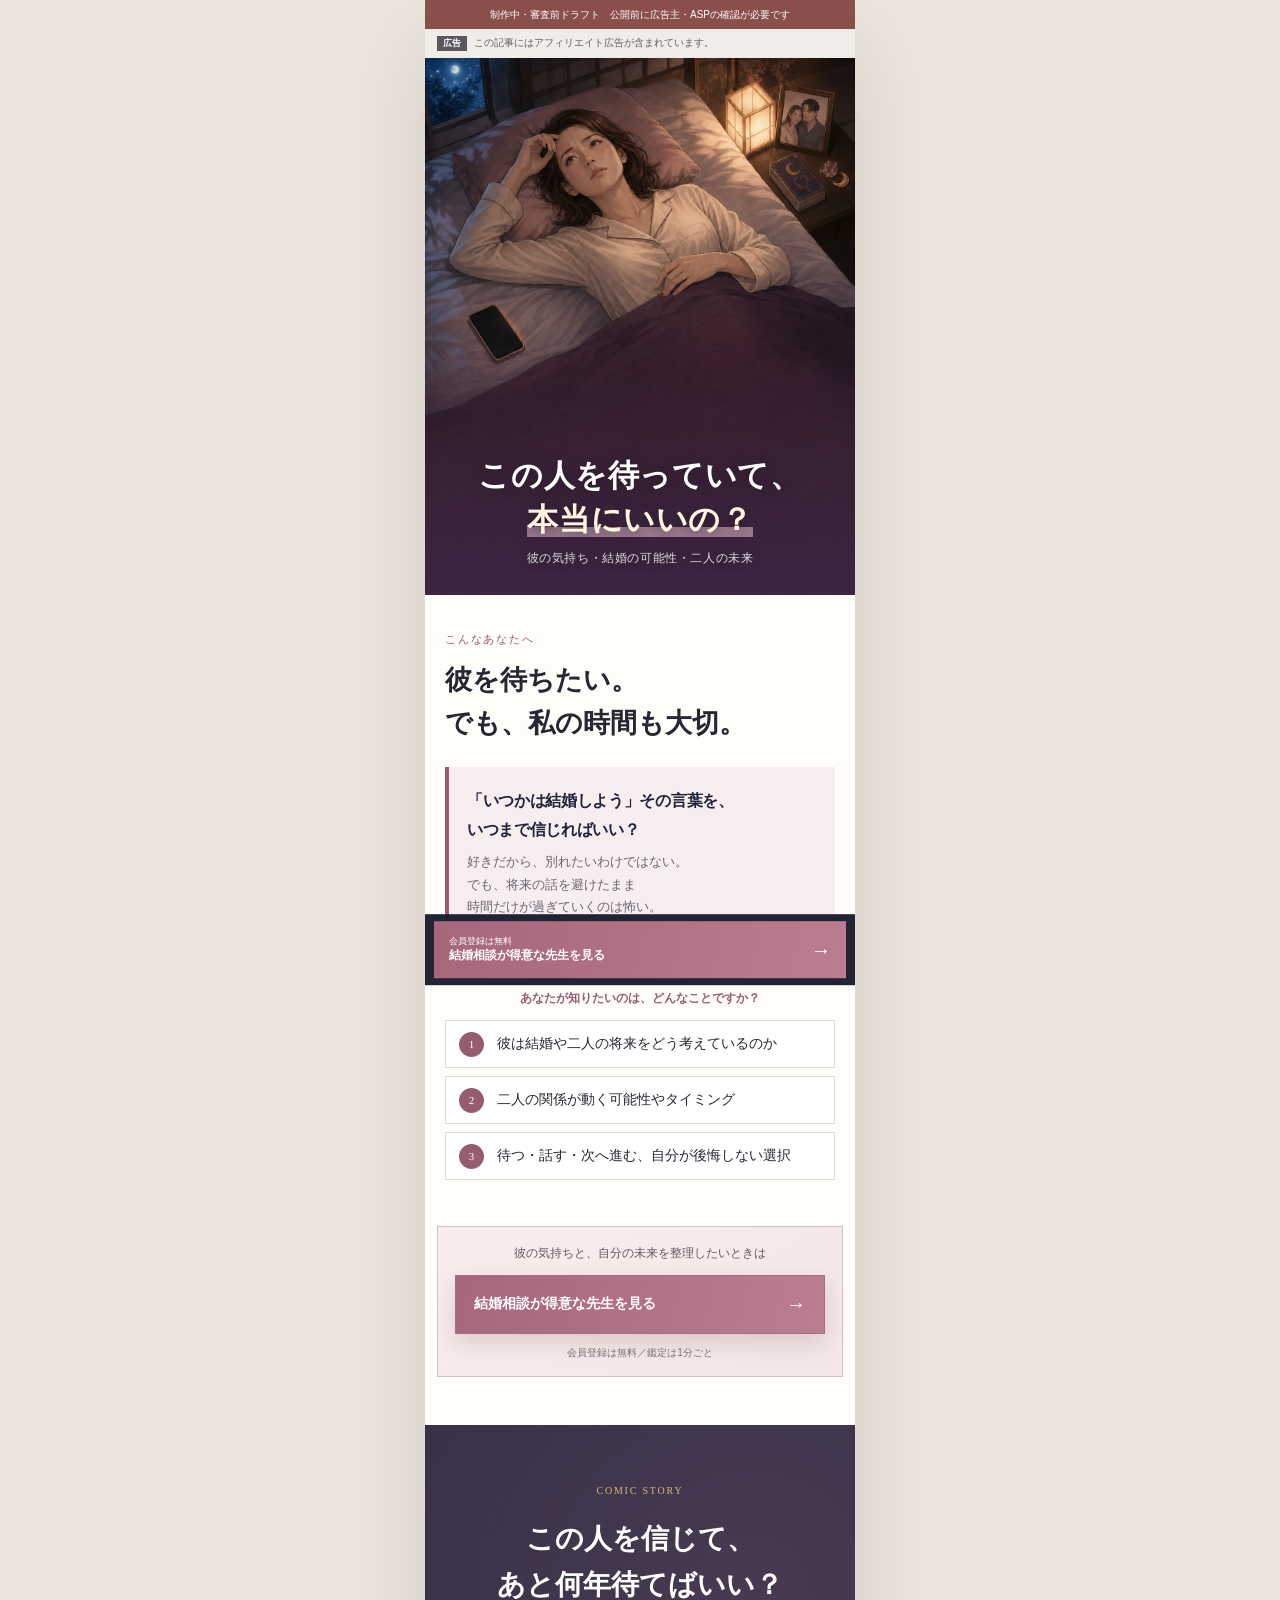
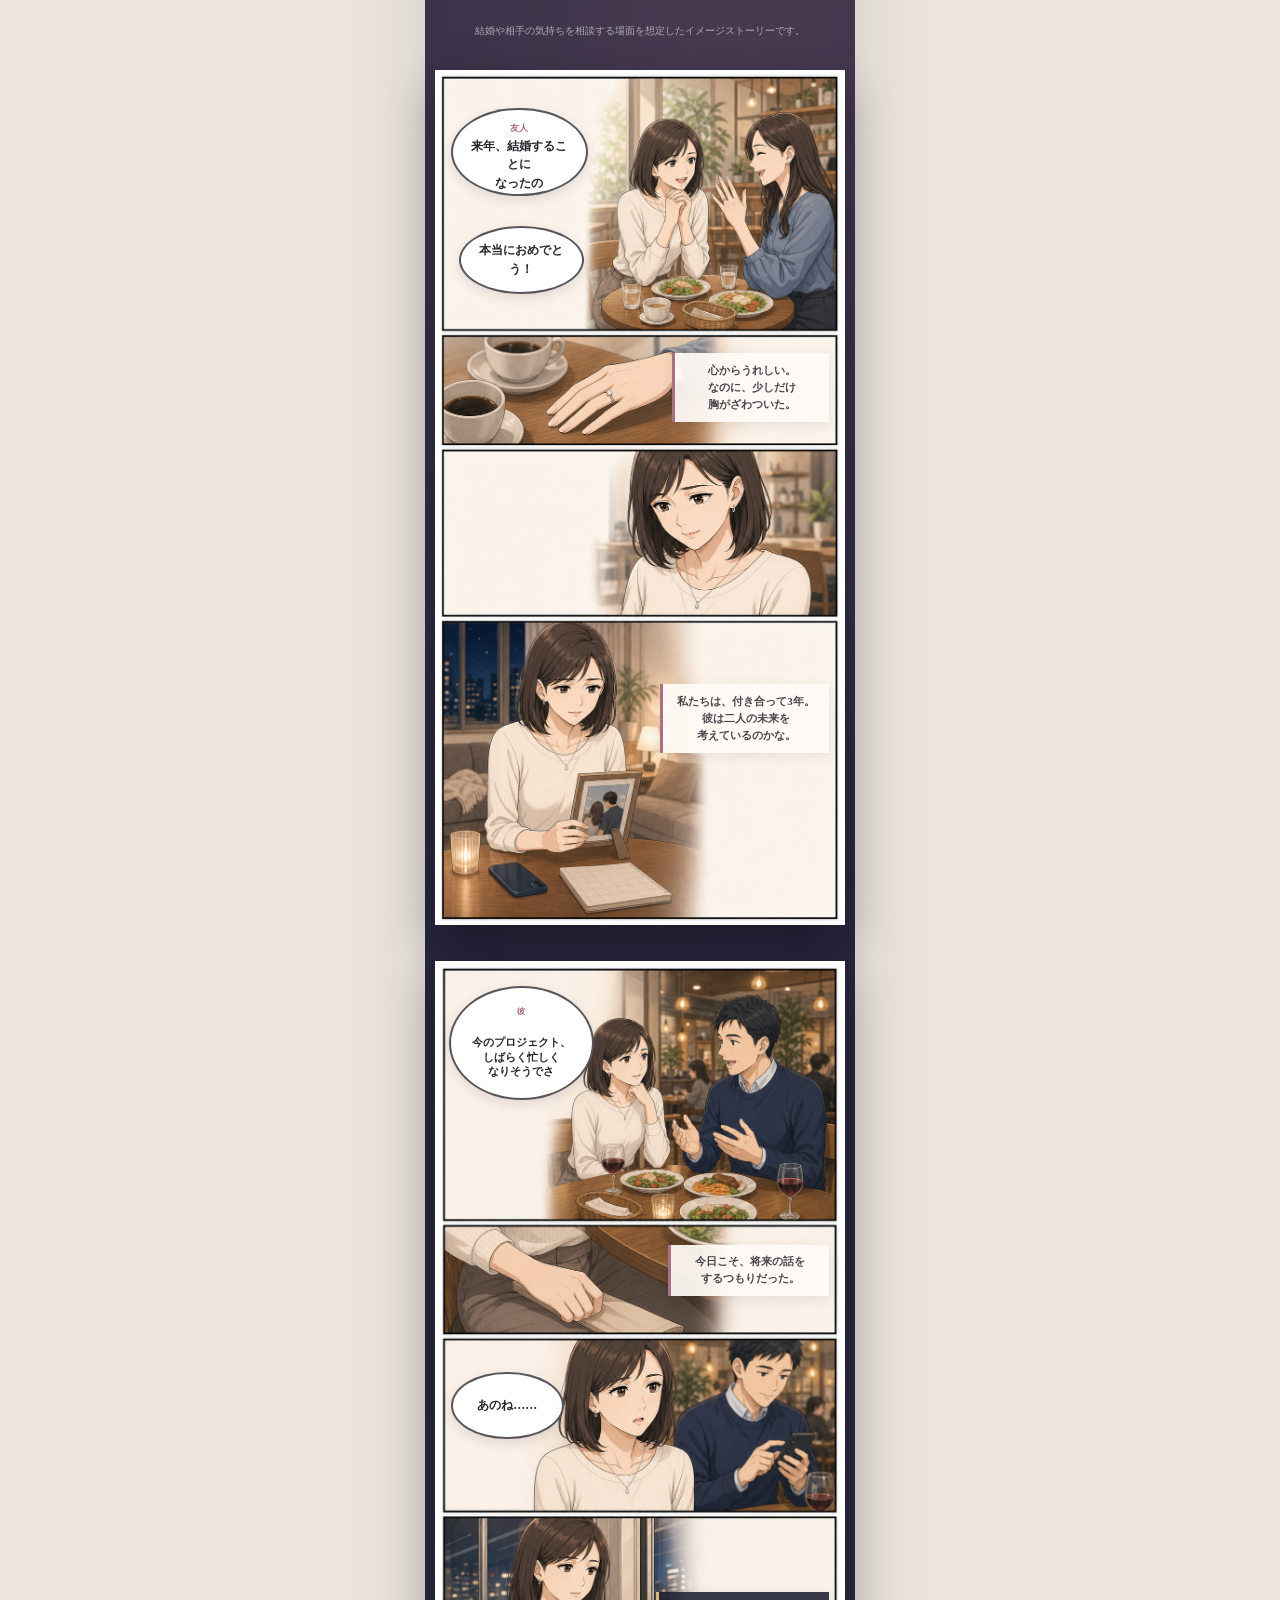
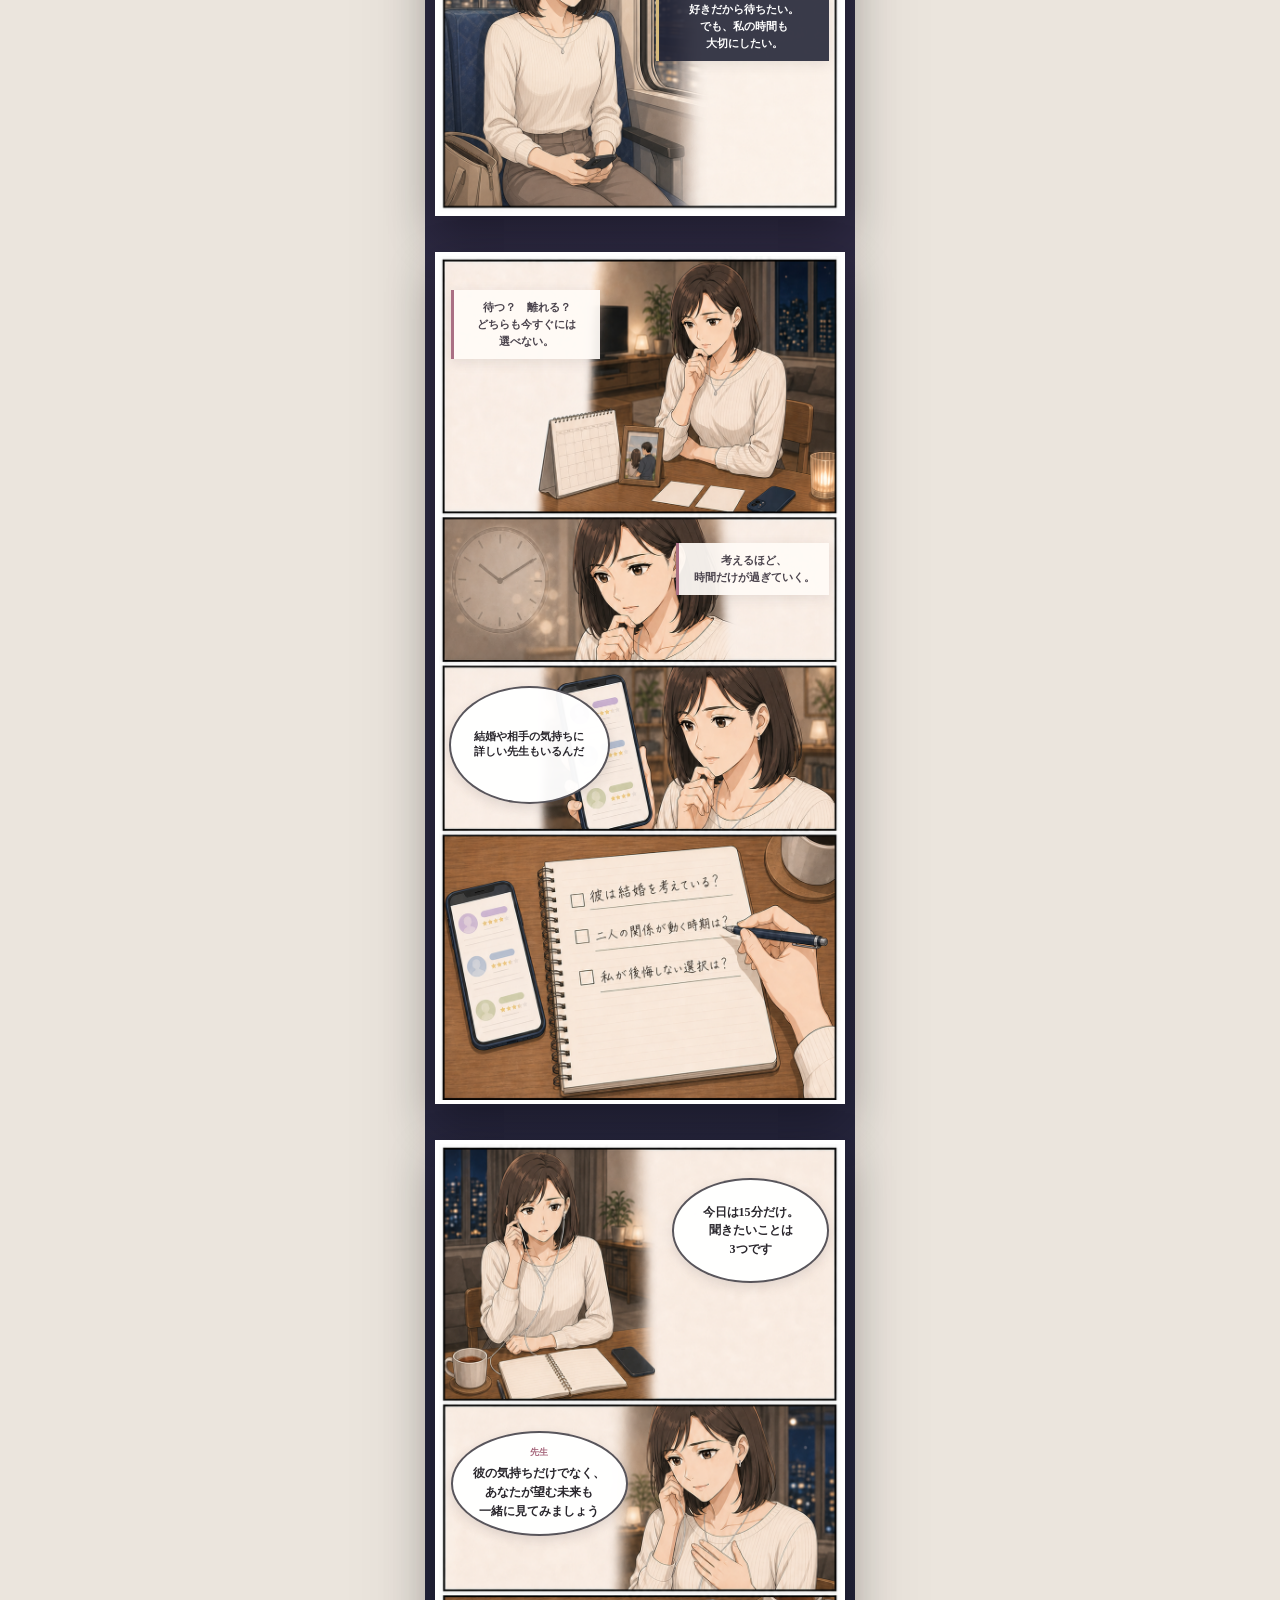
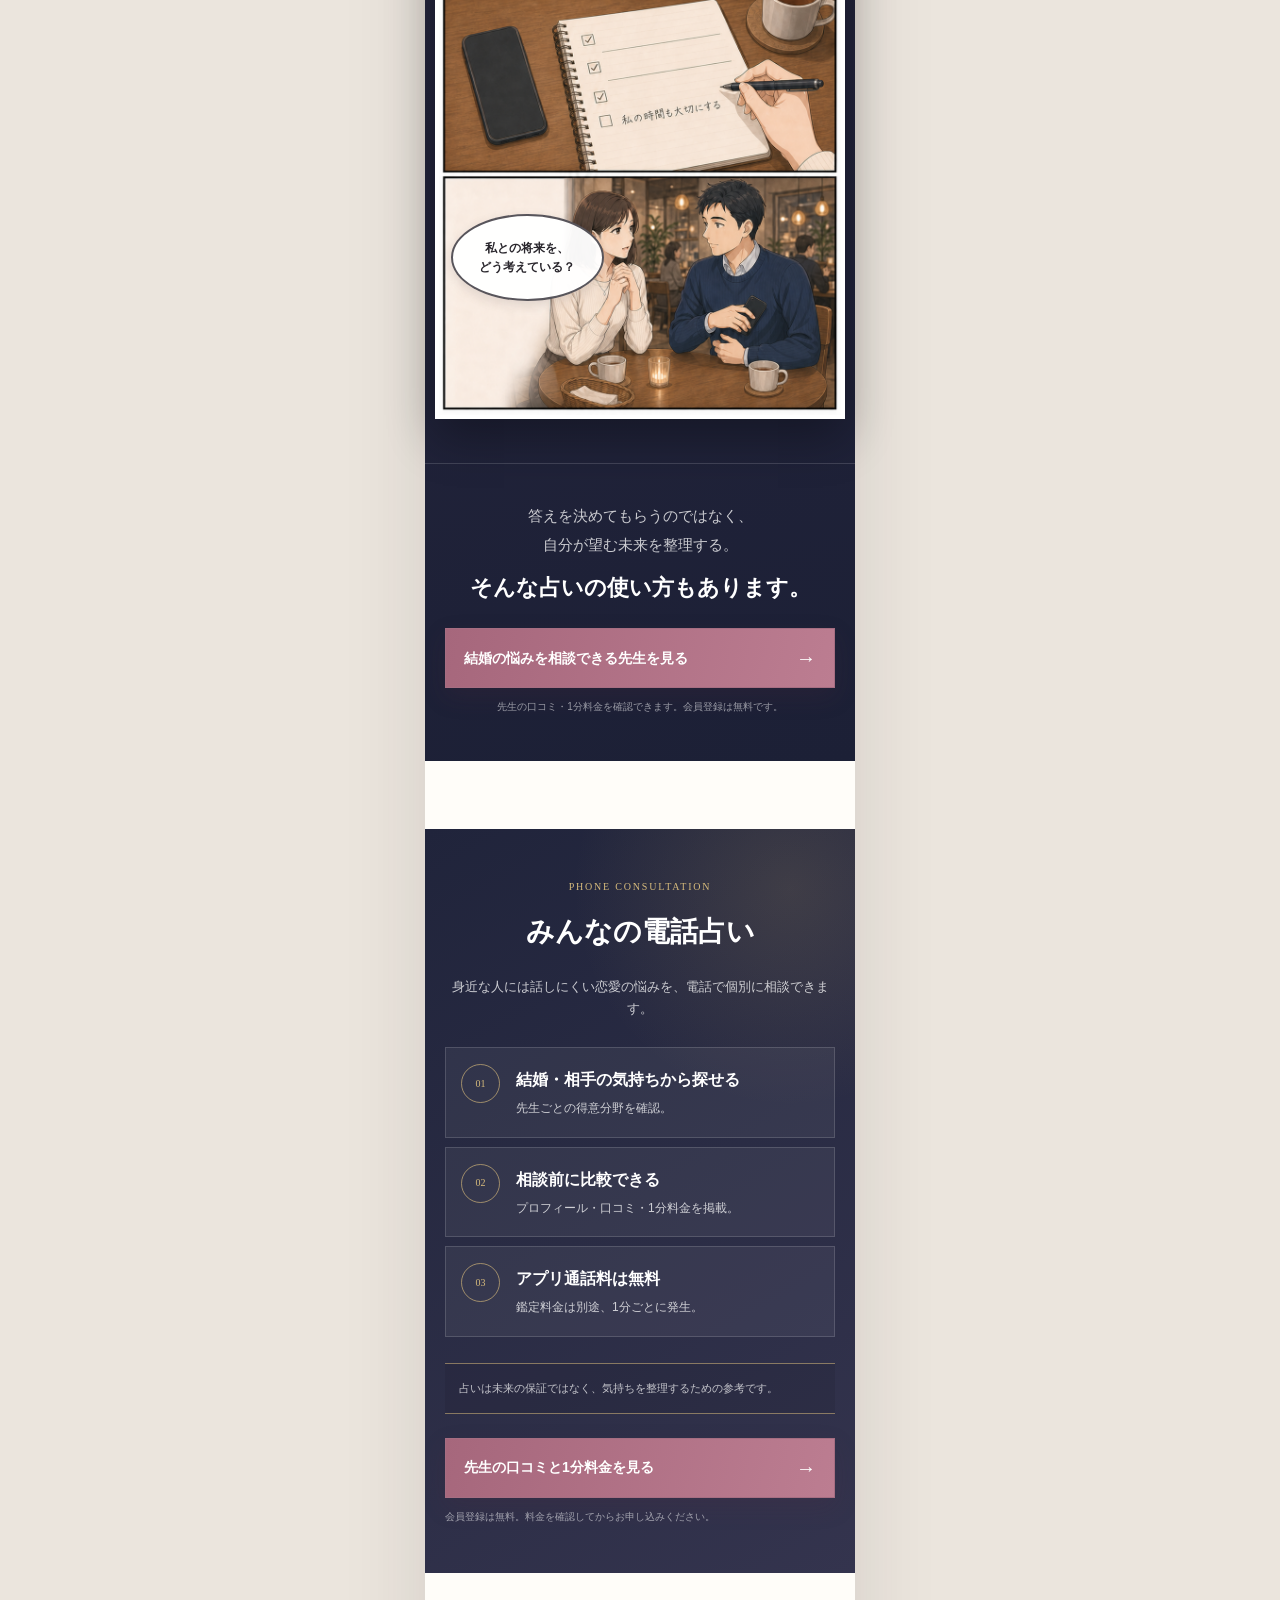
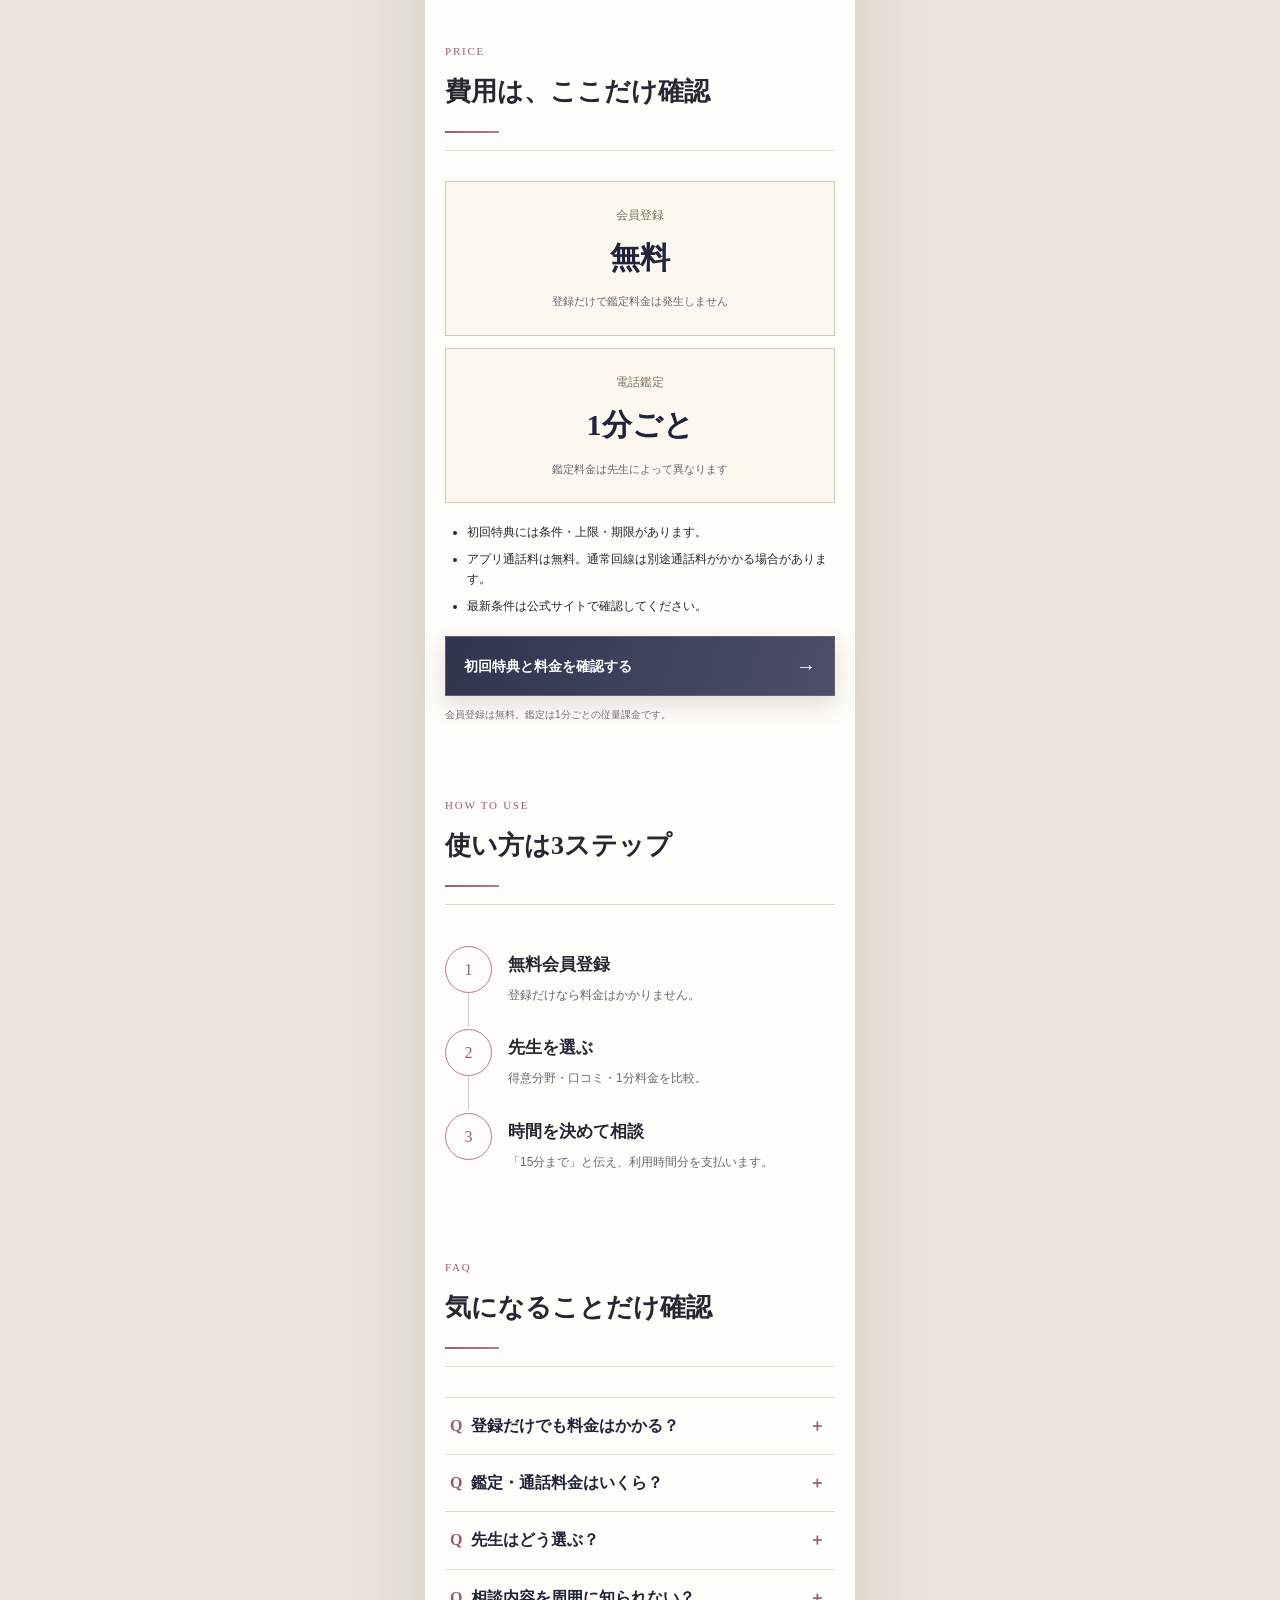
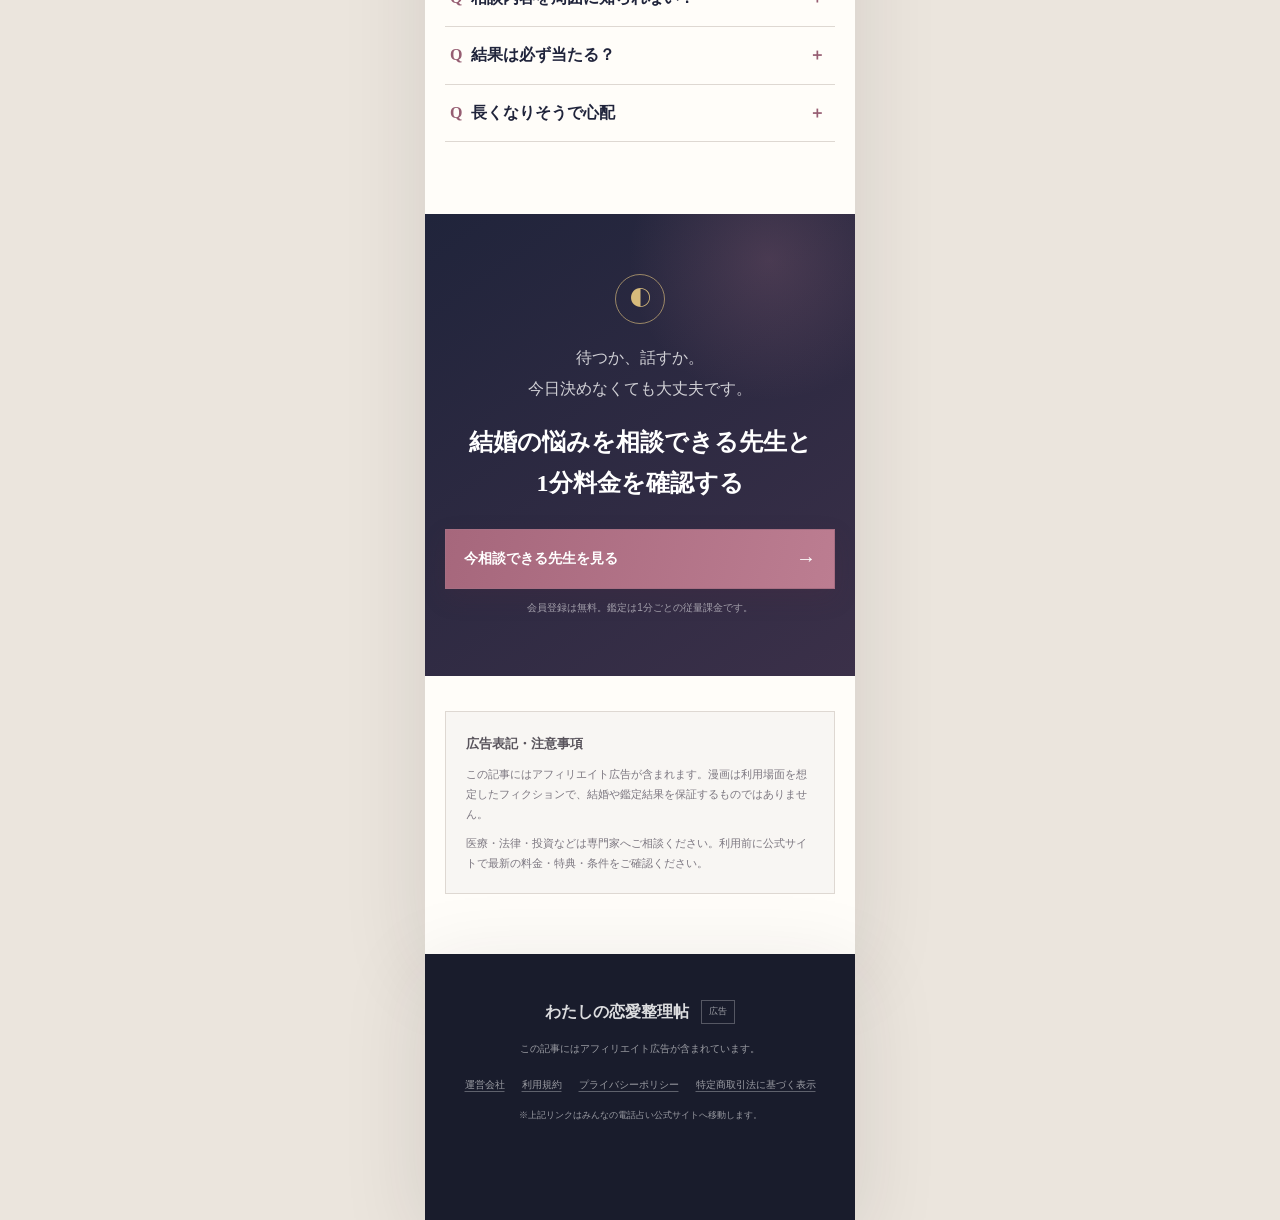
==== pattern2/index.html @ d1a88a6e "Add marriage decision article LP as pattern 2" ====
<!doctype html>
<html lang="ja">
<head>
  <meta charset="utf-8">
  <meta name="viewport" content="width=device-width, initial-scale=1">
  <meta name="description" content="付き合っている彼を、このまま待っていてよいか迷う30代女性へ。彼の気持ちと自分が望む未来を、漫画と3つの質問で整理します。">
  <!-- 広告運用LPのためnoindex。SEO運用へ切り替える場合は、公開前審査後に本設定を削除すること。 -->
  <meta name="robots" content="noindex,nofollow">
  <meta name="theme-color" content="#f8f3eb">
  <title>この人を待っていていい？｜彼との結婚を考える3つの質問</title>
  <link rel="stylesheet" href="styles.css?v=20260826-6">
</head>
<body>
  <div class="draft-bar" role="note">制作中・審査前ドラフト　公開前に広告主・ASPの確認が必要です</div>

  <main id="top">
    <article class="article">
      <div class="ad-disclosure"><strong>広告</strong><span>この記事にはアフィリエイト広告が含まれています。</span></div>

      <header class="hero">
        <div class="hero__copy">
          <h1>この人を待っていて、<br><em>本当にいいの？</em></h1>
          <p class="hero__lead">彼の気持ち・結婚の可能性・二人の未来</p>
        </div>
        <figure class="hero__visual"><img src="assets/hero-v9-mobile-bed-phone-tossed-illustration.png" width="1122" height="1402" fetchpriority="high" alt="夜のベッドで仰向けになり、横にスマートフォンを放置したまま彼との将来を考え込む30代女性と、枕元の二人の写真・タロットカードを描いたイラスト"></figure>
      </header>

      <div class="article-body">
        <section id="quick-answer" class="answer-section" aria-labelledby="answer-title">
          <p class="section-label">こんなあなたへ</p>
          <h2 id="answer-title">彼を待ちたい。<br>でも、私の時間も大切。</h2>
          <div class="answer-lead"><strong class="answer-lead__question"><span>「いつかは結婚しよう」その言葉を、</span><span>いつまで信じればいい？</span></strong><p><span>好きだから、別れたいわけではない。</span><span>でも、将来の話を避けたまま</span><span>時間だけが過ぎていくのは怖い。</span><span>そんなあなたにこそ、見てほしいお話です。</span></p></div>
          <p class="answer-question">あなたが知りたいのは、どんなことですか？</p>
          <ul class="answer-checks"><li><span>1</span>彼は結婚や二人の将来をどう考えているのか</li><li><span>2</span>二人の関係が動く可能性やタイミング</li><li><span>3</span>待つ・話す・次へ進む、自分が後悔しない選択</li></ul>
        </section>

        <aside class="cta-block cta-block--soft cta-block--compact"><p>彼の気持ちと、自分の未来を整理したいときは</p><a class="cta-button js-cta" data-cta-location="article-middle" href="https://sp.minden.jp/lp_20/?ref=afi-afb-001" rel="sponsored nofollow noopener"><span>結婚相談が得意な先生を見る</span><b aria-hidden="true">→</b></a><small>会員登録は無料／鑑定は1分ごと</small></aside>

        <section class="manga-section" aria-labelledby="manga-title">
          <div class="manga-heading"><span>COMIC STORY</span><h2 id="manga-title">この人を信じて、<br>あと何年待てばいい？</h2><p>結婚や相手の気持ちを相談する場面を想定したイメージストーリーです。</p></div>
          <div class="comic-pages">
            <figure class="comic-page comic-page--marriage" id="comic-page-01">
              <div class="comic-page__art"><img src="assets/manga-marriage-v1-page-01.png" width="864" height="1821" loading="lazy" alt="友人の婚約を心から祝福しながら、自分と交際3年の彼との将来を考える34歳女性を描いた4コマ漫画"><p class="comic-balloon marriage-p1a"><b>友人</b>来年、結婚することに<br>なったの</p><p class="comic-balloon marriage-p1b">本当におめでとう！</p><p class="comic-narration marriage-p1c">心からうれしい。<br>なのに、少しだけ<br>胸がざわついた。</p><p class="comic-narration marriage-p1d">私たちは、付き合って3年。<br>彼は二人の未来を<br>考えているのかな。</p></div>
            </figure>

            <figure class="comic-page comic-page--marriage" id="comic-page-02">
              <div class="comic-page__art"><img src="assets/manga-marriage-v1-page-02.png" width="864" height="1821" loading="lazy" alt="交際3年の彼との食事で結婚の話を切り出せず、帰りの電車で一人考え込む34歳女性を描いた4コマ漫画"><p class="comic-balloon marriage-p2a"><b>彼</b>今のプロジェクト、<br>しばらく忙しく<br>なりそうでさ</p><p class="comic-narration marriage-p2b">今日こそ、将来の話を<br>するつもりだった。</p><p class="comic-balloon marriage-p2c">あのね……</p><p class="comic-narration comic-narration--dark marriage-p2d">好きだから待ちたい。<br>でも、私の時間も<br>大切にしたい。</p></div>
            </figure>

            <figure class="comic-page comic-page--marriage" id="comic-page-03">
              <div class="comic-page__art"><img src="assets/manga-marriage-v1-page-03.png" width="866" height="1817" loading="lazy" alt="待つか離れるか迷い、結婚相談が得意な先生を探して3つの質問をノートに手書きする34歳女性を描いた4コマ漫画"><p class="comic-narration marriage-p3a">待つ？　離れる？<br>どちらも今すぐには<br>選べない。</p><p class="comic-narration marriage-p3b">考えるほど、<br>時間だけが過ぎていく。</p><p class="comic-balloon marriage-p3c">結婚や相手の気持ちに<br>詳しい先生もいるんだ</p></div>
            </figure>

            <figure class="comic-page comic-page--marriage" id="comic-page-04">
              <div class="comic-page__art"><img src="assets/manga-marriage-v1-page-04.png" width="852" height="1846" loading="lazy" alt="15分と決めて電話占いを利用し、自分の時間も大切にするとノートへ手書きしてから彼に将来を尋ねる34歳女性を描いた4コマ漫画"><p class="comic-balloon marriage-p4a">今日は15分だけ。<br>聞きたいことは<br>3つです</p><p class="comic-balloon marriage-p4b"><b>先生</b>彼の気持ちだけでなく、<br>あなたが望む未来も<br>一緒に見てみましょう</p><p class="comic-balloon marriage-p4c">私との将来を、<br>どう考えている？</p></div>
            </figure>
          </div>
          <div class="manga-ending"><p>答えを決めてもらうのではなく、<br>自分が望む未来を整理する。</p><strong>そんな占いの使い方もあります。</strong><a class="cta-button js-cta" data-cta-location="manga-bottom" href="https://sp.minden.jp/lp_20/?ref=afi-afb-001" rel="sponsored nofollow noopener"><span>結婚の悩みを相談できる先生を見る</span><b aria-hidden="true">→</b></a><small>先生の口コミ・1分料金を確認できます。会員登録は無料です。</small></div>
        </section>

        <section class="service-section" aria-labelledby="service-title">
          <div class="service-heading"><p>PHONE CONSULTATION</p><h2 id="service-title">みんなの電話占い</h2><span>身近な人には話しにくい恋愛の悩みを、電話で個別に相談できます。</span></div>
          <div class="service-features"><article><span>01</span><div><h3>結婚・相手の気持ちから探せる</h3><p>先生ごとの得意分野を確認。</p></div></article><article><span>02</span><div><h3>相談前に比較できる</h3><p>プロフィール・口コミ・1分料金を掲載。</p></div></article><article><span>03</span><div><h3>アプリ通話料は無料</h3><p>鑑定料金は別途、1分ごとに発生。</p></div></article></div>
          <aside class="service-caution">占いは未来の保証ではなく、気持ちを整理するための参考です。</aside>
          <a class="cta-button js-cta" data-cta-location="service-intro" href="https://sp.minden.jp/lp_20/?ref=afi-afb-001" rel="sponsored nofollow noopener"><span>先生の口コミと1分料金を見る</span><b aria-hidden="true">→</b></a><small class="cta-note">会員登録は無料。料金を確認してからお申し込みください。</small>
        </section>

        <section class="section price-section">
          <p class="section-label">PRICE</p><h2>費用は、ここだけ確認</h2>
          <div class="price-summary"><div><span>会員登録</span><strong>無料</strong><small>登録だけで鑑定料金は発生しません</small></div><div><span>電話鑑定</span><strong>1分ごと</strong><small>鑑定料金は先生によって異なります</small></div></div>
          <ul class="price-notes"><li>初回特典には条件・上限・期限があります。</li><li>アプリ通話料は無料。通常回線は別途通話料がかかる場合があります。</li><li>最新条件は公式サイトで確認してください。</li></ul>
          <a class="cta-button cta-button--dark js-cta" data-cta-location="price-section" href="https://sp.minden.jp/lp_20/?ref=afi-afb-001" rel="sponsored nofollow noopener"><span>初回特典と料金を確認する</span><b aria-hidden="true">→</b></a><small class="cta-note cta-note--dark">会員登録は無料。鑑定は1分ごとの従量課金です。</small>
        </section>

        <section class="section flow-section">
          <p class="section-label">HOW TO USE</p><h2>使い方は3ステップ</h2>
          <ol class="flow-list flow-list--compact"><li><span>1</span><div><h3>無料会員登録</h3><p>登録だけなら料金はかかりません。</p></div></li><li><span>2</span><div><h3>先生を選ぶ</h3><p>得意分野・口コミ・1分料金を比較。</p></div></li><li><span>3</span><div><h3>時間を決めて相談</h3><p>「15分まで」と伝え、利用時間分を支払います。</p></div></li></ol>
        </section>

        <section class="section faq-section">
          <p class="section-label">FAQ</p><h2>気になることだけ確認</h2>
          <div class="faq-list">
            <details><summary>登録だけでも料金はかかる？</summary><div><p>会員登録は無料。鑑定を利用した場合に料金が発生します。</p></div></details>
            <details><summary>鑑定・通話料金はいくら？</summary><div><p>鑑定は1分ごとで先生により異なります。アプリ通話料は無料です。</p></div></details>
            <details><summary>先生はどう選ぶ？</summary><div><p>結婚や相手の気持ちの相談実績、口コミ、話し方、1分料金を比較します。</p></div></details>
            <details><summary>相談内容を周囲に知られない？</summary><div><p>個人情報の扱いは、公式サイトの方針を確認してください。</p></div></details>
            <details><summary>結果は必ず当たる？</summary><div><p>結果を保証するものではありません。判断材料の一つとして利用します。</p></div></details>
            <details><summary>長くなりそうで心配</summary><div><p>聞きたいことを絞り、最初に「15分まで」と伝えましょう。途中終了もできます。</p></div></details>
          </div>
        </section>

        <section class="final-cta" aria-labelledby="final-cta-title"><span class="final-cta__mark" aria-hidden="true">◐</span><p>待つか、話すか。<br>今日決めなくても大丈夫です。</p><h2 id="final-cta-title">結婚の悩みを相談できる先生と<br>1分料金を確認する</h2><a class="cta-button js-cta" data-cta-location="article-bottom" href="https://sp.minden.jp/lp_20/?ref=afi-afb-001" rel="sponsored nofollow noopener"><span>今相談できる先生を見る</span><b aria-hidden="true">→</b></a><small>会員登録は無料。鑑定は1分ごとの従量課金です。</small></section>

        <aside class="legal-notes"><h2>広告表記・注意事項</h2><p>この記事にはアフィリエイト広告が含まれます。漫画は利用場面を想定したフィクションで、結婚や鑑定結果を保証するものではありません。</p><p>医療・法律・投資などは専門家へご相談ください。利用前に公式サイトで最新の料金・特典・条件をご確認ください。</p></aside>
      </div>
    </article>
  </main>

  <footer class="footer" id="footer"><div class="footer__inner"><p class="footer__brand"><strong>わたしの恋愛整理帖</strong><span>広告</span></p><p>この記事にはアフィリエイト広告が含まれています。</p><nav aria-label="みんなの電話占い公式情報"><a href="https://sp.minden.jp/page/company/" rel="nofollow noopener">運営会社</a><a href="https://sp.minden.jp/page/rule/" rel="nofollow noopener">利用規約</a><a href="https://sp.minden.jp/page/aegis/" rel="nofollow noopener">プライバシーポリシー</a><a href="https://sp.minden.jp/page/burden/" rel="nofollow noopener">特定商取引法に基づく表示</a></nav><small>※上記リンクはみんなの電話占い公式サイトへ移動します。</small></div></footer>

  <div class="sticky-cta" aria-hidden="true"><a class="js-cta" data-cta-location="sticky" tabindex="-1" href="https://sp.minden.jp/lp_20/?ref=afi-afb-001" rel="sponsored nofollow noopener"><span><small>会員登録は無料</small>結婚相談が得意な先生を見る</span><b aria-hidden="true">→</b></a></div>
  <script src="script.js?v=20260824-3"></script>
</body>
</html>
---- pattern2/styles.css ----
:root {
  --ink: #252733;
  --muted: #686974;
  --navy: #20243b;
  --navy-2: #30344f;
  --pink: #b97a8f;
  --pink-dark: #965d72;
  --pink-pale: #f4e5e8;
  --ivory: #f8f3eb;
  --paper: #fffdf9;
  --beige: #eee4d7;
  --gold: #c4a86c;
  --line: #ded8d2;
  --serif: "Yu Mincho", "YuMincho", "Hiragino Mincho ProN", serif;
  --sans: -apple-system, BlinkMacSystemFont, "Hiragino Kaku Gothic ProN", "Yu Gothic", "Noto Sans JP", sans-serif;
}

* { box-sizing: border-box; }
html { scroll-behavior: smooth; }
body { margin: 0; overflow-x: hidden; color: var(--ink); background: var(--ivory); font-family: var(--sans); font-size: 16px; line-height: 1.95; -webkit-font-smoothing: antialiased; }
img { max-width: 100%; }
a { color: inherit; }
button, input { font: inherit; }
:focus-visible { outline: 3px solid #2d74b8; outline-offset: 3px; }

.draft-bar { width: min(430px, 100%); margin: 0 auto; padding: 7px 10px; overflow-wrap: anywhere; word-break: break-all; color: #fff; background: #8d514e; font-size: 10px; line-height: 1.5; text-align: center; }
.site-header { border-bottom: 1px solid rgba(37,39,51,.1); background: rgba(255,253,249,.97); }
.site-header__inner { min-height: 58px; display: flex; align-items: center; justify-content: space-between; gap: 12px; padding: 0 15px; }
.site-brand { display: inline-flex; align-items: center; gap: 8px; color: var(--navy); font-family: var(--serif); font-size: 13px; font-weight: 700; letter-spacing: .04em; text-decoration: none; }
.site-brand__mark { width: 26px; height: 26px; display: grid; place-items: center; border: 1px solid var(--pink); border-radius: 50%; color: var(--pink-dark); font-family: Georgia, serif; }
.ad-badge { flex: 0 0 auto; padding: 3px 9px; border: 1px solid #b5abb0; color: #554f57; font-size: 11px; line-height: 1.4; }

.article { width: min(430px, 100%); margin: 0 auto; background: var(--paper); }
.article p, .article li, .article dd, .article small, .article h2, .article h3 { overflow-wrap: anywhere; word-break: break-all; }
.ad-disclosure { display: flex; align-items: center; gap: 7px; padding: 7px 12px; color: #615d64; background: #f0ece7; font-size: 10px; line-height: 1.45; }
.ad-disclosure strong { flex: 0 0 auto; padding: 1px 6px; color: #fff; background: #5b575e; font-size: 9px; }
.hero { position: relative; overflow: hidden; color: #fff; background: #57405f; }
.hero__copy { position: absolute; z-index: 2; right: 0; bottom: 0; left: 0; min-width: 0; padding: 110px 24px 27px; background: linear-gradient(180deg, rgba(75,49,82,0), rgba(75,49,82,.18) 31%, rgba(61,38,69,.9) 100%); text-align: center; }
.category { display: inline-block; margin: 0 0 7px; padding: 3px 9px; color: var(--pink-dark); background: var(--pink-pale); font-size: 9px; font-weight: 700; letter-spacing: .08em; }
.hero h1 { margin: 0; color: #fff; font-family: var(--serif); font-size: clamp(26px, 7.2vw, 31px); font-weight: 600; line-height: 1.42; letter-spacing: .02em; text-shadow: 0 2px 12px rgba(38,20,45,.55); }
.hero h1 em { color: #fff6df; font-style: normal; background: linear-gradient(transparent 72%, rgba(232,190,203,.55) 0); }
.hero__subtitle { margin: 10px 0 0; color: var(--navy); font-family: var(--serif); font-size: 15px; font-weight: 700; line-height: 1.65; }
.hero__lead { margin: 7px 0 0; color: rgba(255,255,255,.84); font-size: 12px; line-height: 1.65; letter-spacing: .05em; text-shadow: 0 1px 8px rgba(38,20,45,.5); }
.hero__lead strong { color: var(--navy); font-weight: 700; }
.hero h1, .hero__subtitle, .hero__lead { max-width: 100%; overflow-wrap: anywhere; word-break: break-all; line-break: strict; }
.mobile-break { display: initial; }
.article-meta { display: flex; flex-wrap: wrap; gap: 8px 15px; margin-top: 25px; padding-top: 13px; border-top: 1px solid var(--line); color: #8b8790; font-size: 11px; }
.hero__visual { aspect-ratio: 1122 / 1402; margin: 0; overflow: hidden; background: #745a7c; }
.hero__visual img { width: 100%; height: 100%; display: block; object-fit: cover; object-position: center; }
.desktop-only { display: none; }

.article-body { padding: 34px 20px 60px; }
.five-points { margin: 0 0 76px; border: 1px solid #d9d1cc; background: #fbf8f4; }
.five-points > p { margin: 0; padding: 13px 17px; border-bottom: 1px solid #d9d1cc; color: var(--navy); font-family: var(--serif); font-size: 14px; font-weight: 700; }
.five-points ol { margin: 0; padding: 13px 17px; list-style: none; }
.five-points li { display: grid; grid-template-columns: 27px 1fr; gap: 10px; align-items: center; padding: 8px 0; color: #5e5962; font-size: 13px; }
.five-points li span { width: 25px; height: 25px; display: grid; place-items: center; border: 1px solid #c9aeba; border-radius: 50%; color: var(--pink-dark); font-family: Georgia, serif; font-size: 11px; }

.section { margin: 0 0 72px; scroll-margin-top: 20px; }
.section-label { margin: 0 0 8px; color: var(--pink-dark); font-family: Georgia, serif; font-size: 11px; letter-spacing: .16em; }
.section > h2 { margin: 0 0 30px; padding-bottom: 17px; border-bottom: 1px solid var(--line); font-family: var(--serif); font-size: 26px; font-weight: 600; line-height: 1.65; }
.section > h2::after { content: ""; width: 54px; height: 2px; display: block; margin-top: 17px; background: linear-gradient(90deg, var(--pink-dark), var(--pink)); }
.section > p:not(.section-label) { margin: 0 0 24px; }
.answer-section { margin-bottom: 46px; scroll-margin-top: 20px; }
.answer-section > h2 { margin: 0 0 22px; font-family: var(--serif); font-size: 27px; font-weight: 600; line-height: 1.6; }
.answer-lead { padding: 20px 18px; border-left: 4px solid var(--pink-dark); background: #f8edef; }
.answer-lead strong { display: block; color: var(--navy); font-family: var(--serif); font-size: 18px; line-height: 1.7; }
.answer-lead .answer-lead__question { font-size: clamp(14px, 4vw, 16px); letter-spacing: -.02em; white-space: normal; overflow-wrap: anywhere; word-break: normal; line-break: strict; }
.answer-lead__question span, .answer-lead p span { display: block; }
.answer-lead__question span + span { margin-top: .08em; }
.answer-lead p { margin: 8px 0 0; color: var(--muted); font-size: 13px; line-height: 1.75; }
.answer-question { margin: 25px 0 10px; color: var(--pink-dark); font-size: 12px; font-weight: 700; text-align: center; }
.answer-checks { display: grid; gap: 8px; margin: 0; padding: 0; list-style: none; }
.answer-checks li { display: grid; grid-template-columns: 28px 1fr; gap: 10px; align-items: center; min-height: 48px; padding: 9px 13px; border: 1px solid var(--line); background: #fff; font-size: 14px; line-height: 1.55; }
.answer-checks span { width: 25px; height: 25px; display: grid; place-items: center; border-radius: 50%; color: #fff; background: var(--pink-dark); font-family: Georgia, serif; font-size: 11px; }
.answer-choice { display: grid; grid-template-columns: 1fr 1fr; gap: 9px; margin-top: 15px; }
.answer-choice article { min-width: 0; padding: 15px 12px; border: 1px solid #d8cbd0; background: #fff; text-align: center; }
.answer-choice article:last-child { background: #f5f1f4; }
.answer-choice span { display: block; color: var(--pink-dark); font-size: 10px; font-weight: 700; }
.answer-choice strong { display: block; margin: 5px 0; color: var(--navy); font-family: var(--serif); font-size: 15px; line-height: 1.5; }
.answer-choice p { margin: 0; color: var(--muted); font-size: 11px; line-height: 1.65; }
.thought-card { margin: 34px -5px; padding: 25px 22px; border-left: 3px solid var(--pink); background: #f8edef; font-family: var(--serif); }
.thought-card p { margin: 0; }
.thought-card p + p { margin-top: 14px; }

.organize-grid { display: grid; gap: 14px; margin: 33px 0; }
.organize-grid article { position: relative; padding: 25px 20px 23px 63px; border: 1px solid var(--line); background: #fff; }
.organize-grid article > span { position: absolute; top: 25px; left: 18px; width: 31px; height: 31px; display: grid; place-items: center; border: 1px solid var(--pink); border-radius: 50%; color: var(--pink-dark); font-family: Georgia, serif; font-size: 12px; }
.organize-grid h3 { margin: 0 0 10px; color: var(--navy); font-family: var(--serif); font-size: 18px; line-height: 1.65; }
.organize-grid p { margin: 0; color: var(--muted); font-size: 14px; }
.self-check { margin-top: 38px; border: 1px solid #cdbdc5; background: #f9f0f2; }
.self-check__heading { padding: 24px 20px 18px; }
.self-check__heading > p { margin: 0; color: var(--pink-dark); font-family: Georgia, serif; font-size: 10px; letter-spacing: .13em; }
.self-check__heading h3 { margin: 5px 0 8px; font-family: var(--serif); font-size: 20px; }
.self-check__heading span { display: block; color: var(--muted); font-size: 12px; }
.self-check__items { border-top: 1px solid #dcced5; }
.self-check__items label { display: grid; grid-template-columns: 23px 1fr; gap: 10px; align-items: start; padding: 15px 18px; cursor: pointer; }
.self-check__items label + label { border-top: 1px dashed #dcced5; }
.self-check__items input { width: 19px; height: 19px; margin: 4px 0 0; accent-color: var(--pink-dark); }
.self-check__items span { font-size: 14px; }
.self-check__items b { display: block; color: var(--pink-dark); font-size: 12px; }
.self-check__result { margin: 0; padding: 14px 18px; color: #fff; background: var(--navy-2); font-size: 13px; text-align: center; }

.avoid-list { margin: 0; padding: 0; list-style: none; }
.avoid-list li { display: grid; grid-template-columns: 29px 1fr; gap: 9px; align-items: start; padding: 15px 8px; border-bottom: 1px solid var(--line); }
.avoid-list li span { color: var(--pink-dark); font-weight: 700; }
.protect-message { margin-top: 27px !important; padding: 21px; border-block: 1px solid #cbaab7; color: #514b53; background: #fcf3f5; font-family: var(--serif); }

.cta-block { margin: 0 -8px 48px; padding: 24px 17px; text-align: center; }
.cta-block--soft { border: 1px solid #d5c0c9; background: linear-gradient(145deg, #f9edef, #f4e7e5); }
.cta-block > p { margin: 0; color: #625861; font-family: var(--serif); font-size: 14px; }
.cta-block--compact { padding-block: 15px; }
.cta-block--compact > p { font-size: 12px; }
.cta-block--compact .cta-button { min-height: 54px; margin-top: 9px; }
.cta-block--compact small { margin-top: 5px; }
.cta-button { width: 100%; min-height: 60px; display: flex; align-items: center; justify-content: space-between; gap: 13px; margin: 18px auto 0; padding: 13px 18px; border: 1px solid #a66e82; color: #fff; background: linear-gradient(105deg, #a6677c, #bc7d91); box-shadow: 0 9px 23px rgba(87,43,59,.17); font-size: 14px; font-weight: 700; line-height: 1.55; text-decoration: none; transition: transform .18s ease, filter .18s ease, box-shadow .18s ease; }
.cta-button:hover { transform: translateY(-2px); filter: brightness(1.04); box-shadow: 0 13px 28px rgba(87,43,59,.23); }
.cta-button:active { transform: translateY(1px); filter: brightness(.96); }
.cta-button b { flex: 0 0 auto; font-size: 20px; }
.cta-button--dark { border-color: #5d617a; background: linear-gradient(105deg, #30344f, #4d4f69); }
.cta-block small, .cta-note, .manga-ending small, .final-cta small { display: block; margin-top: 10px; color: #77707a; font-size: 10px; line-height: 1.7; }

.manga-section { margin: 0 -20px 68px; padding: 48px 0 0; color: rgba(255,255,255,.76); background: radial-gradient(circle at 75% 4%, rgba(185,122,143,.25), transparent 24%), linear-gradient(165deg, #20243b, #2d2942 50%, #1c2036); }
.manga-heading { padding: 0 20px 30px; text-align: center; }
.manga-heading > span { color: #d7bb7c; font-family: Georgia, serif; font-size: 10px; letter-spacing: .18em; }
.manga-heading > p { margin: 15px auto 0; color: rgba(255,255,255,.58); font-size: 10px; line-height: 1.65; }
.manga-heading h2 { margin: 12px 0 0; color: #fff; font-family: var(--serif); font-size: 28px; font-weight: 600; line-height: 1.65; }
.manga-heading dl { margin: 0; border-block: 1px solid rgba(255,255,255,.14); text-align: left; }
.manga-heading dl div { display: grid; grid-template-columns: 70px 1fr; gap: 12px; padding: 9px 4px; }
.manga-heading dl div + div { border-top: 1px solid rgba(255,255,255,.1); }
.manga-heading dt { color: #d7bb7c; font-size: 10px; }
.manga-heading dd { margin: 0; font-size: 11px; }
.comic-pages { display: grid; gap: 36px; padding: 0 10px; }
.comic-page { margin: 0; }
.comic-page__art { position: relative; overflow: hidden; border: 4px solid #fff; background: #fff; box-shadow: 0 18px 45px rgba(0,0,0,.32); }
.comic-page__art > img { width: 100%; height: auto; display: block; }
.comic-time { position: absolute; z-index: 3; top: 2.2%; right: 2.2%; padding: 3px 8px; color: #fff; background: rgba(30,34,54,.88); font-family: Georgia, serif; font-size: clamp(8px, 2.5vw, 12px); letter-spacing: .08em; }
.comic-copy { position: absolute; z-index: 4; box-sizing: border-box; display: grid; place-items: center; margin: 0; padding: 1.5%; color: #25242b; font-family: var(--serif); font-size: clamp(9px, 2.8vw, 14px); font-weight: 700; line-height: 1.55; text-align: center; }
.comic-copy > span { display: block; max-width: 100%; max-height: 100%; }
.comic-copy--p1a { top: 1.5%; left: 4.5%; width: 45%; height: 16.5%; }
.comic-copy--p1b { top: 69.5%; right: 2.5%; width: 48%; height: 13.5%; }
.comic-page--01-v5 .comic-copy > span { writing-mode: vertical-rl; text-orientation: upright; letter-spacing: .05em; line-height: 1.5; }
.comic-page--01-v5 .comic-copy--p1a { top: 1.8%; left: 10.2%; width: 31.5%; height: 25%; }
.comic-page--01-v5 .comic-copy--p1b { top: 63.5%; right: auto; left: 1%; width: 27%; height: 22.5%; }
.comic-copy--p2a { top: 1.6%; left: 3%; width: 33.5%; height: 15.3%; font-size: clamp(8px, 2.45vw, 12px); }
.comic-copy--p2c { top: 20.1%; left: 3.9%; width: 35%; height: 12%; font-size: clamp(8px, 2.45vw, 12px); }
.comic-copy--p2b { top: 68.2%; left: 5.6%; width: 25.5%; height: 9.4%; padding: .5%; font-size: clamp(6px, 1.9vw, 9px); line-height: 1.38; }
.comic-copy--p3a { top: 1.2%; left: 5.5%; width: 39.5%; height: 13.4%; font-size: clamp(8px, 2.45vw, 11.5px); line-height: 1.48; }
.comic-copy--p3b { top: 74.8%; right: 2.5%; width: 41%; height: 14.5%; }
.comic-copy--p4a { top: 22.4%; right: 5.1%; width: 24.8%; height: 14.8%; padding: .5%; font-size: clamp(6.5px, 2vw, 9.5px); line-height: 1.4; }
.comic-copy--p4b { top: 72.5%; left: 4.2%; width: 34.5%; height: 14%; font-size: clamp(7px, 2.25vw, 11.5px); }
.notebook-copy { position: absolute; z-index: 4; top: 79.5%; left: 17.5%; width: 65%; height: 12%; display: grid; grid-template-columns: 1fr 1fr; gap: 10%; align-items: start; color: #4b464c; font-family: "Hiragino Maru Gothic ProN", "Yu Gothic", sans-serif; font-size: clamp(6px, 1.8vw, 9px); font-weight: 600; line-height: 1.7; transform: rotate(-.3deg); }
.notebook-copy span { min-width: 0; padding: 0 7%; text-align: left; }
.notebook-copy b { display: block; margin-bottom: .3em; color: var(--pink-dark); font-size: 1.08em; letter-spacing: .08em; }
.budget-copy { position: absolute; z-index: 4; top: 3.2%; left: 31.5%; width: 41.5%; height: 14.6%; display: grid; grid-template-rows: repeat(3, 1fr); color: #393640; font-family: "Hiragino Maru Gothic ProN", "Yu Gothic", sans-serif; font-size: clamp(7px, 2.05vw, 10.5px); font-weight: 700; line-height: 1.3; }
.budget-copy span { display: flex; align-items: center; padding: 0; }
.narration-copy { position: absolute; z-index: 4; top: 61%; left: 71.5%; width: 23.5%; height: 6.5%; display: grid; place-items: center; padding: .5%; color: #4f4b53; font-family: var(--serif); font-size: clamp(6px, 1.8vw, 9px); font-weight: 700; line-height: 1.35; text-align: center; }

/* 結婚見極め漫画V1：ノートの文字は画像に描き込み、会話だけをHTMLで重ねる */
.comic-page--marriage .comic-balloon,
.comic-page--marriage .comic-narration { position: absolute; z-index: 5; box-sizing: border-box; margin: 0; font-family: var(--serif); font-weight: 700; line-height: 1.55; text-align: center; }
.comic-page--marriage .comic-balloon { display: grid; place-items: center; padding: 3% 4%; border: 2px solid rgba(42,38,45,.78); border-radius: 50%; color: #29262c; background: rgba(255,255,255,.96); box-shadow: 0 4px 12px rgba(40,32,40,.12); font-size: clamp(8px, 2.45vw, 12px); }
.comic-page--marriage .comic-balloon b { display: block; margin-bottom: .2em; color: #a6677c; font-family: sans-serif; font-size: .72em; letter-spacing: .08em; }
.comic-page--marriage .comic-narration { padding: 2.2% 3%; border-left: 3px solid #aa7084; color: #4b444d; background: rgba(255,251,247,.93); box-shadow: 0 3px 12px rgba(49,39,46,.1); font-size: clamp(7.5px, 2.25vw, 11px); }
.comic-page--marriage .comic-narration--dark { border-left-color: #d7bb7c; color: #fff; background: rgba(31,34,52,.88); }
.marriage-p1a { top: 4%; left: 3%; width: 34%; height: 10.5%; }
.marriage-p1b { top: 18%; left: 5%; width: 31%; height: 8%; }
.marriage-p1c { top: 33%; right: 3%; width: 39%; }
.marriage-p1d { top: 72%; right: 3%; width: 42%; }
.marriage-p2a { top: 2.5%; left: 2.5%; width: 36%; height: 13.5%; padding: 2.5% 3% !important; font-size: clamp(7.5px, 2.15vw, 10.5px) !important; line-height: 1.38 !important; }
.marriage-p2b { top: 33%; right: 3%; width: 40%; }
.marriage-p2c { top: 48%; left: 3%; width: 28%; height: 8%; }
.marriage-p2d { top: 74%; right: 3%; width: 43%; }
.marriage-p3a { top: 4%; left: 3%; width: 37%; }
.marriage-p3b { top: 34%; right: 3%; width: 38%; }
.marriage-p3c { top: 51%; left: 2.5%; width: 40%; height: 14%; padding: 2.5% 3.3% !important; font-size: clamp(7.5px, 2.15vw, 10.5px) !important; line-height: 1.42 !important; }
.marriage-p4a { top: 4%; right: 3%; width: 39%; height: 12%; }
.marriage-p4b { top: 33%; left: 3%; width: 44%; height: 12%; font-size: clamp(7px, 2.05vw, 10px); }
.marriage-p4c { top: 77%; left: 3%; width: 38%; height: 10%; }
.manga-ending { margin-top: 44px; padding: 38px 20px 46px; border-top: 1px solid rgba(255,255,255,.15); text-align: center; }
.manga-ending > p { margin: 0; font-family: var(--serif); font-size: 15px; }
.manga-ending > strong { display: block; margin: 10px 0 22px; color: #fff; font-family: var(--serif); font-size: 22px; line-height: 1.65; }
.manga-ending small { color: rgba(255,255,255,.55); }

.takeaway-section > h2 { margin-bottom: 20px; }
.takeaway-grid { display: grid; gap: 9px; }
.takeaway-grid article { display: grid; grid-template-columns: 92px 1fr; gap: 1px 12px; align-items: center; padding: 14px 15px; border: 1px solid var(--line); background: #fff; }
.takeaway-grid span { grid-row: 1 / 3; color: var(--pink-dark); font-size: 11px; font-weight: 700; }
.takeaway-grid strong { color: var(--navy); font-family: var(--serif); font-size: 17px; }
.takeaway-grid p { margin: 0; color: var(--muted); font-size: 12px; line-height: 1.5; }

.comparison-wrap { margin-top: 29px; overflow-x: auto; border: 1px solid var(--line); background: #fff; -webkit-overflow-scrolling: touch; }
.comparison-wrap table { width: 780px; border-collapse: collapse; font-size: 12px; line-height: 1.65; }
.comparison-wrap th, .comparison-wrap td { padding: 13px 12px; border-right: 1px solid var(--line); border-bottom: 1px solid var(--line); text-align: left; vertical-align: top; }
.comparison-wrap thead th { color: #fff; background: var(--navy-2); white-space: nowrap; }
.comparison-wrap tbody th { color: var(--navy); background: #f5f1ed; white-space: nowrap; }
.comparison-highlight td, .comparison-highlight th { background: #f8ecef !important; }
.table-note { margin-top: 11px !important; color: #807a82; font-size: 11px; }

.service-section { margin: 0 -20px 68px; padding: 48px 20px; color: rgba(255,255,255,.76); background: radial-gradient(circle at 85% 8%, rgba(197,169,105,.16), transparent 28%), linear-gradient(150deg, #20243b, #34344e); }
.service-heading { text-align: center; }
.service-heading > p { margin: 0; color: #d7bb7c; font-family: Georgia, serif; font-size: 10px; letter-spacing: .18em; }
.service-heading h2 { margin: 8px 0 16px; color: #fff; font-family: var(--serif); font-size: 28px; font-weight: 600; }
.service-heading > span { display: block; font-size: 13px; line-height: 1.75; }
.service-features { display: grid; gap: 9px; margin: 26px 0; }
.service-features article { display: grid; grid-template-columns: 42px 1fr; gap: 13px; padding: 16px 15px; border: 1px solid rgba(255,255,255,.15); background: rgba(255,255,255,.055); }
.service-features article > span { width: 39px; height: 39px; display: grid; place-items: center; border: 1px solid rgba(215,187,124,.65); border-radius: 50%; color: #d7bb7c; font-family: Georgia, serif; font-size: 10px; }
.service-features h3 { margin: 0 0 2px; color: #fff; font-family: var(--serif); font-size: 16px; }
.service-features p { margin: 0; font-size: 12px; }
.service-caution { margin-bottom: 24px; padding: 14px; border-block: 1px solid rgba(215,187,124,.55); color: rgba(255,255,255,.72); background: rgba(0,0,0,.08); font-size: 11px; }
.service-section .cta-note { color: rgba(255,255,255,.55); }

.fit-grid { display: grid; gap: 15px; }
.fit-card { border: 1px solid var(--line); background: #fff; }
.fit-card h3 { margin: 0; padding: 15px 17px; color: #fff; font-family: var(--serif); font-size: 18px; }
.fit-card h3 span { margin-right: 8px; }
.fit-card--yes h3 { background: var(--pink-dark); }
.fit-card--no h3 { background: var(--navy-2); }
.fit-card ul { margin: 0; padding: 17px 20px 17px 41px; }
.fit-card li { margin: 8px 0; font-size: 14px; }

.price-summary { display: grid; gap: 12px; }
.price-summary > div { padding: 22px 20px; border: 1px solid #d5c6b3; background: #fcf8f0; text-align: center; }
.price-summary span { display: block; color: #80725f; font-size: 12px; }
.price-summary strong { display: block; margin: 2px 0 4px; color: var(--navy); font-family: var(--serif); font-size: 30px; }
.price-summary small { display: block; color: var(--muted); font-size: 11px; }
.price-notes { margin: 20px 0; padding-left: 1.4em; }
.price-notes li { margin: 7px 0; font-size: 12px; line-height: 1.65; }
.price-example { margin: 26px 0; padding: 22px; border: 1px solid #c7b27e; background: #fbf7eb; }
.price-example > span { color: #9c7d3e; font-family: Georgia, serif; font-size: 10px; letter-spacing: .12em; }
.price-example h3 { margin: 3px 0 8px; font-family: var(--serif); font-size: 19px; }
.price-example p { margin: 0; }
.price-example small { display: block; margin-top: 10px; color: var(--muted); font-size: 11px; }
.cta-note--dark { color: #767079; }

.flow-list { margin: 0; padding: 0; list-style: none; }
.flow-list li { position: relative; display: grid; grid-template-columns: 49px 1fr; gap: 14px; padding: 16px 0; }
.flow-list li:not(:last-child)::after { content: ""; position: absolute; left: 23px; top: 58px; bottom: -8px; width: 1px; background: #d6c5cc; }
.flow-list li > span { position: relative; z-index: 1; width: 47px; height: 47px; display: grid; place-items: center; border: 1px solid var(--pink); border-radius: 50%; color: var(--pink-dark); background: var(--paper); font-family: Georgia, serif; }
.flow-list h3 { margin: 2px 0 3px; font-family: var(--serif); font-size: 18px; }
.flow-list p { margin: 0; color: var(--muted); font-size: 14px; }
.flow-list--compact li { padding-block: 11px; }
.flow-list--compact h3 { font-size: 17px; }
.flow-list--compact p { font-size: 12px; }

.faq-list { border-top: 1px solid var(--line); }
.faq-list details { border-bottom: 1px solid var(--line); }
.faq-list summary { position: relative; padding: 15px 46px 15px 5px; color: var(--navy); font-family: var(--serif); font-weight: 700; line-height: 1.65; cursor: pointer; list-style: none; }
.faq-list summary::-webkit-details-marker { display: none; }
.faq-list summary::before { content: "Q"; display: inline; margin-right: 9px; color: var(--pink-dark); font-family: Georgia, serif; }
.faq-list summary::after { content: "＋"; position: absolute; top: 15px; right: 10px; color: var(--pink-dark); font-family: var(--sans); }
.faq-list details[open] summary::after { content: "−"; }
.faq-list details > div { padding: 0 8px 19px 29px; color: var(--muted); }
.faq-list details p { margin: 0; font-size: 14px; }

.final-cta { margin: 0 -20px; padding: 60px 20px; color: rgba(255,255,255,.78); background: radial-gradient(circle at 80% 10%, rgba(185,122,143,.22), transparent 26%), linear-gradient(145deg, #20243b, #3b3049); text-align: center; }
.final-cta__mark { width: 50px; height: 50px; display: grid; place-items: center; margin: 0 auto 18px; border: 1px solid rgba(215,187,124,.65); border-radius: 50%; color: #d7bb7c; font-family: Georgia, serif; font-size: 21px; }
.final-cta > p { margin: 0; font-family: var(--serif); }
.final-cta h2 { margin: 18px 0 25px; color: #fff; font-family: var(--serif); font-size: 24px; font-weight: 600; line-height: 1.7; }
.final-cta small { color: rgba(255,255,255,.55); }
.legal-notes { margin: 35px 0 0; padding: 20px; border: 1px solid var(--line); color: #7c7780; background: #f8f6f3; font-size: 11px; line-height: 1.8; }
.legal-notes h2 { margin: 0 0 10px; color: #59545c; font-size: 13px; }
.legal-notes p { margin: 0; }
.legal-notes p + p { margin-top: 9px; }

.footer { width: min(430px, 100%); margin: 0 auto; color: rgba(255,255,255,.57); background: #191c2c; }
.footer__inner { padding: 42px 20px 95px; text-align: center; }
.footer__brand { display: flex; justify-content: center; align-items: center; gap: 12px; margin: 0 0 12px; }
.footer__brand strong { color: rgba(255,255,255,.85); font-family: var(--serif); }
.footer__brand span { padding: 2px 7px; border: 1px solid rgba(255,255,255,.26); font-size: 9px; }
.footer__inner > p:not(.footer__brand) { margin: 0 0 16px; font-size: 10px; }
.footer nav { display: flex; justify-content: center; flex-wrap: wrap; gap: 9px 17px; font-size: 10px; }
.footer a { text-decoration-color: rgba(255,255,255,.3); text-underline-offset: 3px; }
.footer small { display: block; margin-top: 13px; font-size: 9px; }

.sticky-cta { position: fixed; z-index: 50; left: 50%; bottom: 0; width: min(430px, 100%); display: block; padding: 7px 9px max(7px, env(safe-area-inset-bottom)); background: rgba(25,28,44,.96); transform: translate(-50%, 120%); transition: transform .25s ease; }
.sticky-cta.is-visible { transform: translate(-50%, 0); }
.sticky-cta a { min-height: 57px; display: flex; align-items: center; justify-content: space-between; gap: 12px; padding: 7px 15px; color: #fff; background: linear-gradient(105deg, #a6677c, #bc7d91); font-size: 12px; font-weight: 700; line-height: 1.4; text-decoration: none; }
.sticky-cta a small { display: block; font-size: 9px; font-weight: 500; }
.sticky-cta b { font-size: 20px; }

@media (min-width: 480px) {
  body { background: #ebe5dd; }
  .article, .footer { box-shadow: 0 18px 80px rgba(43,36,45,.12); }
}

@media (prefers-reduced-motion: reduce) {
  html { scroll-behavior: auto; }
  *, *::before, *::after { scroll-behavior: auto !important; transition: none !important; }
}
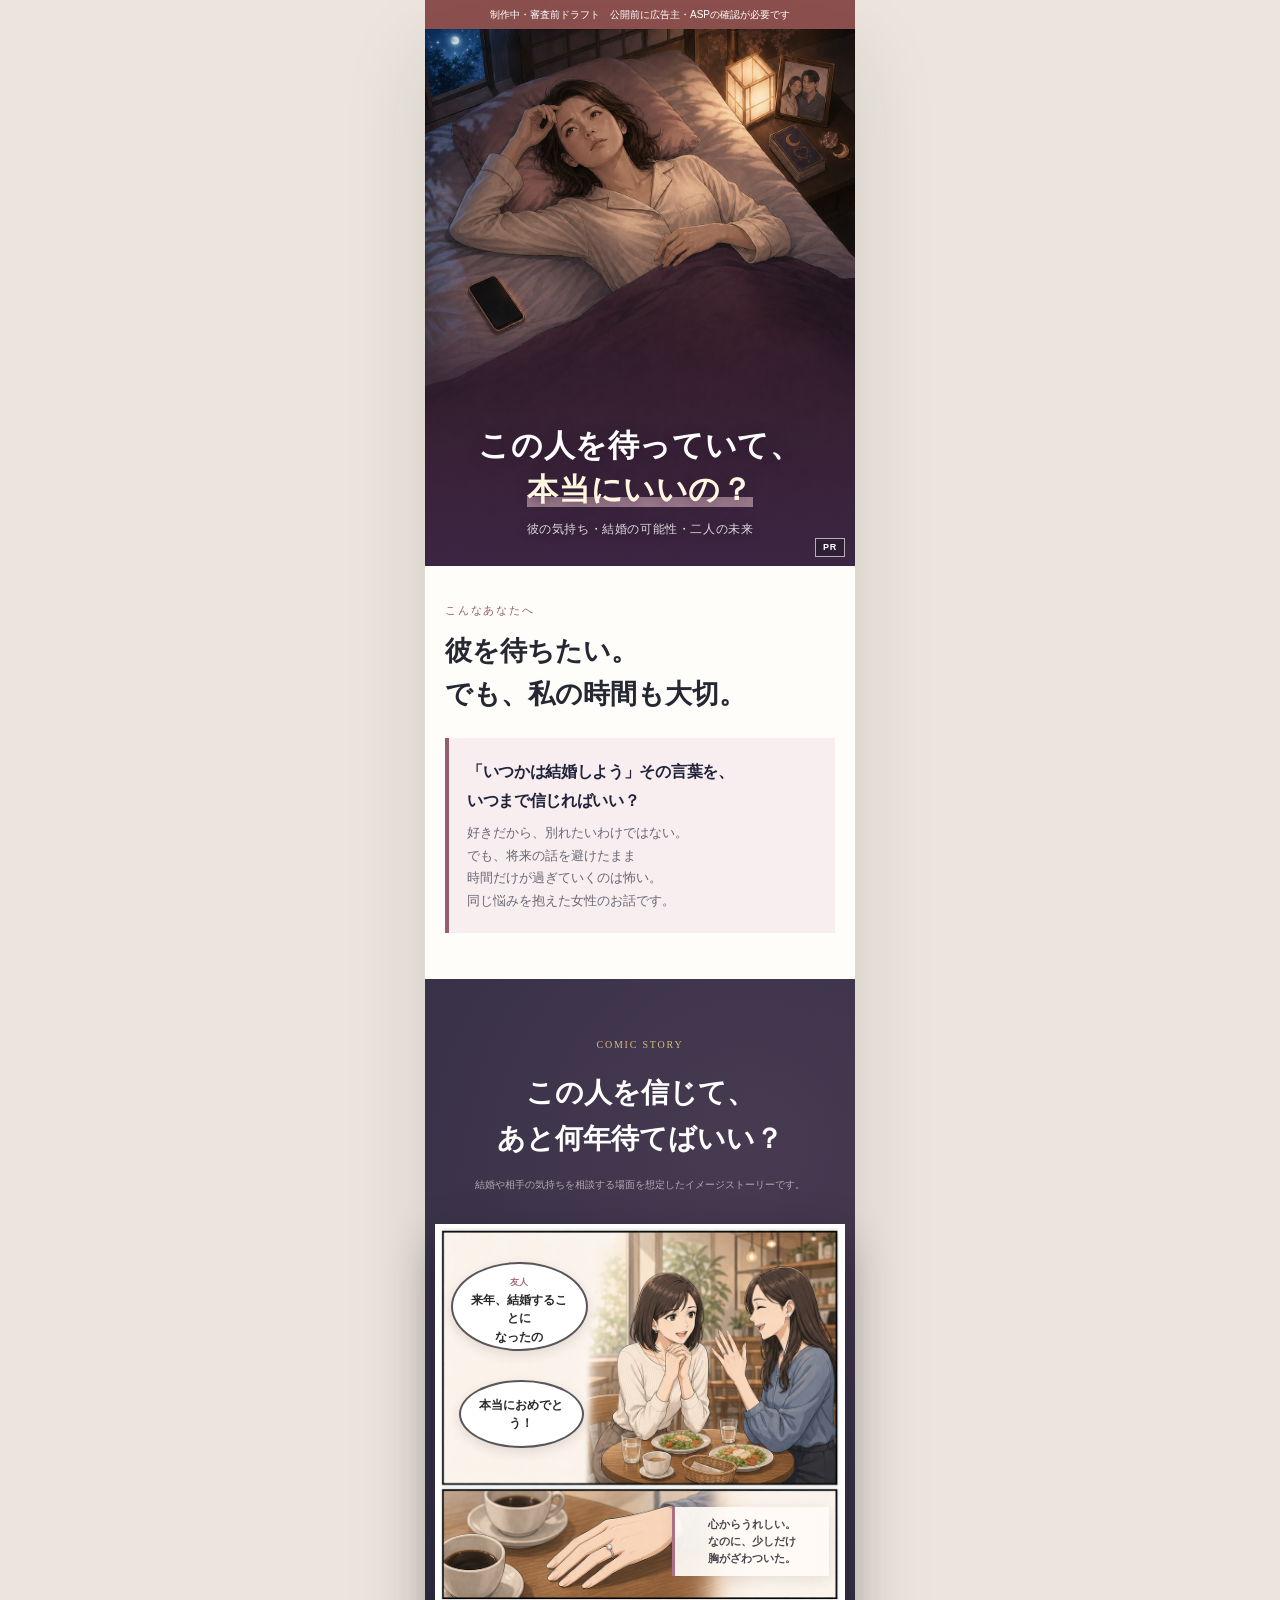
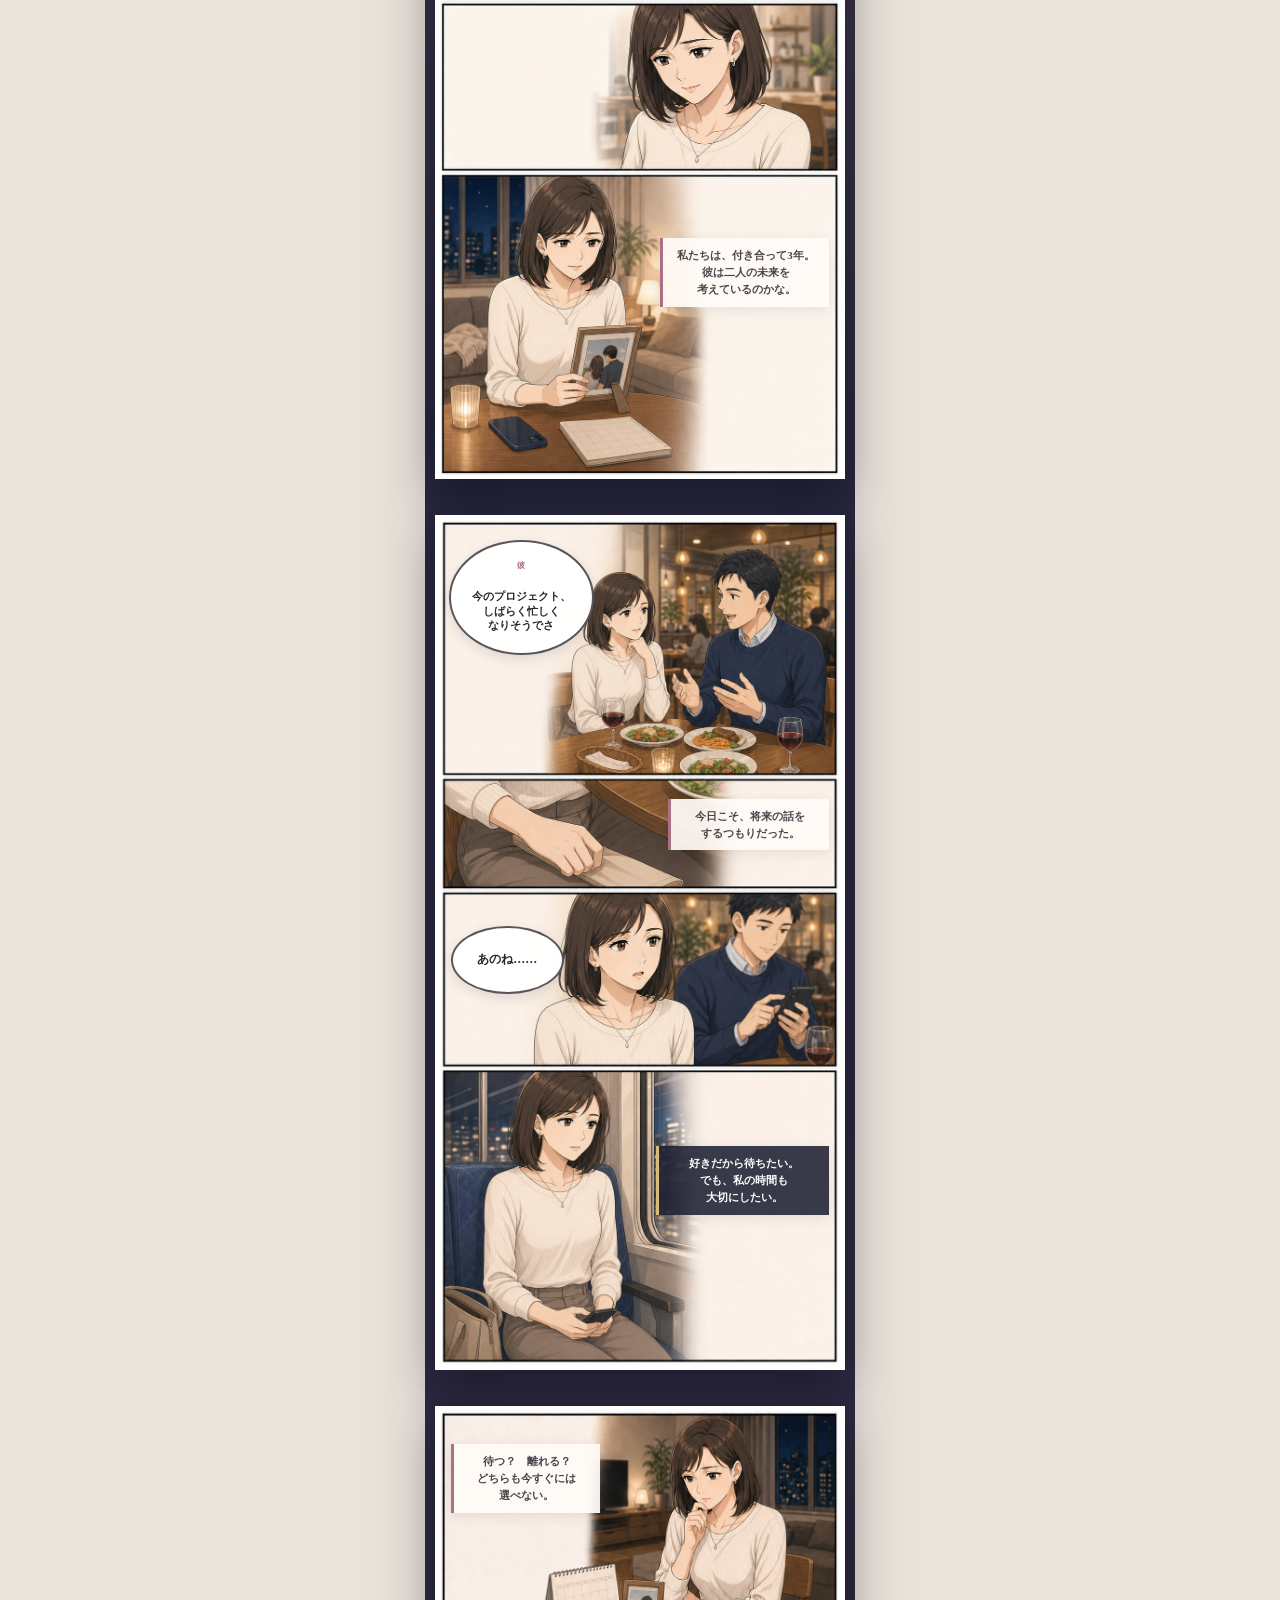
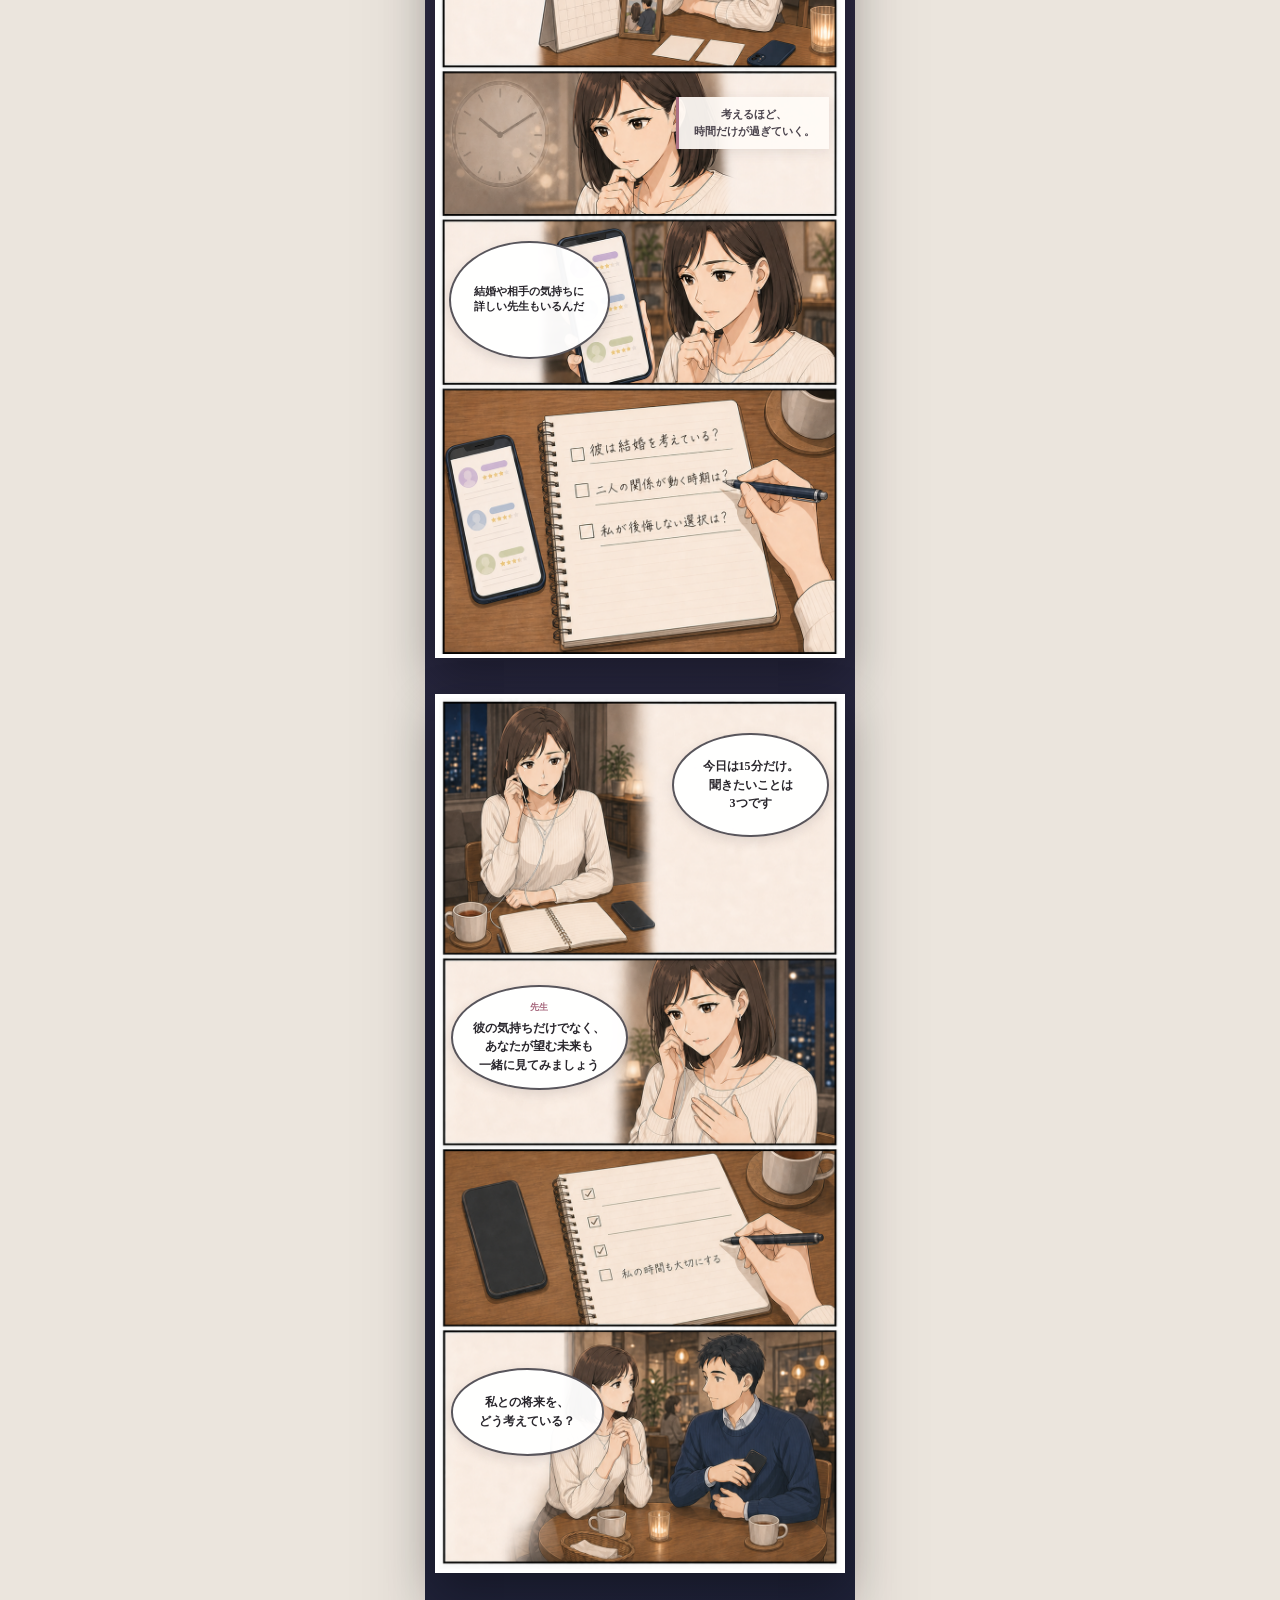
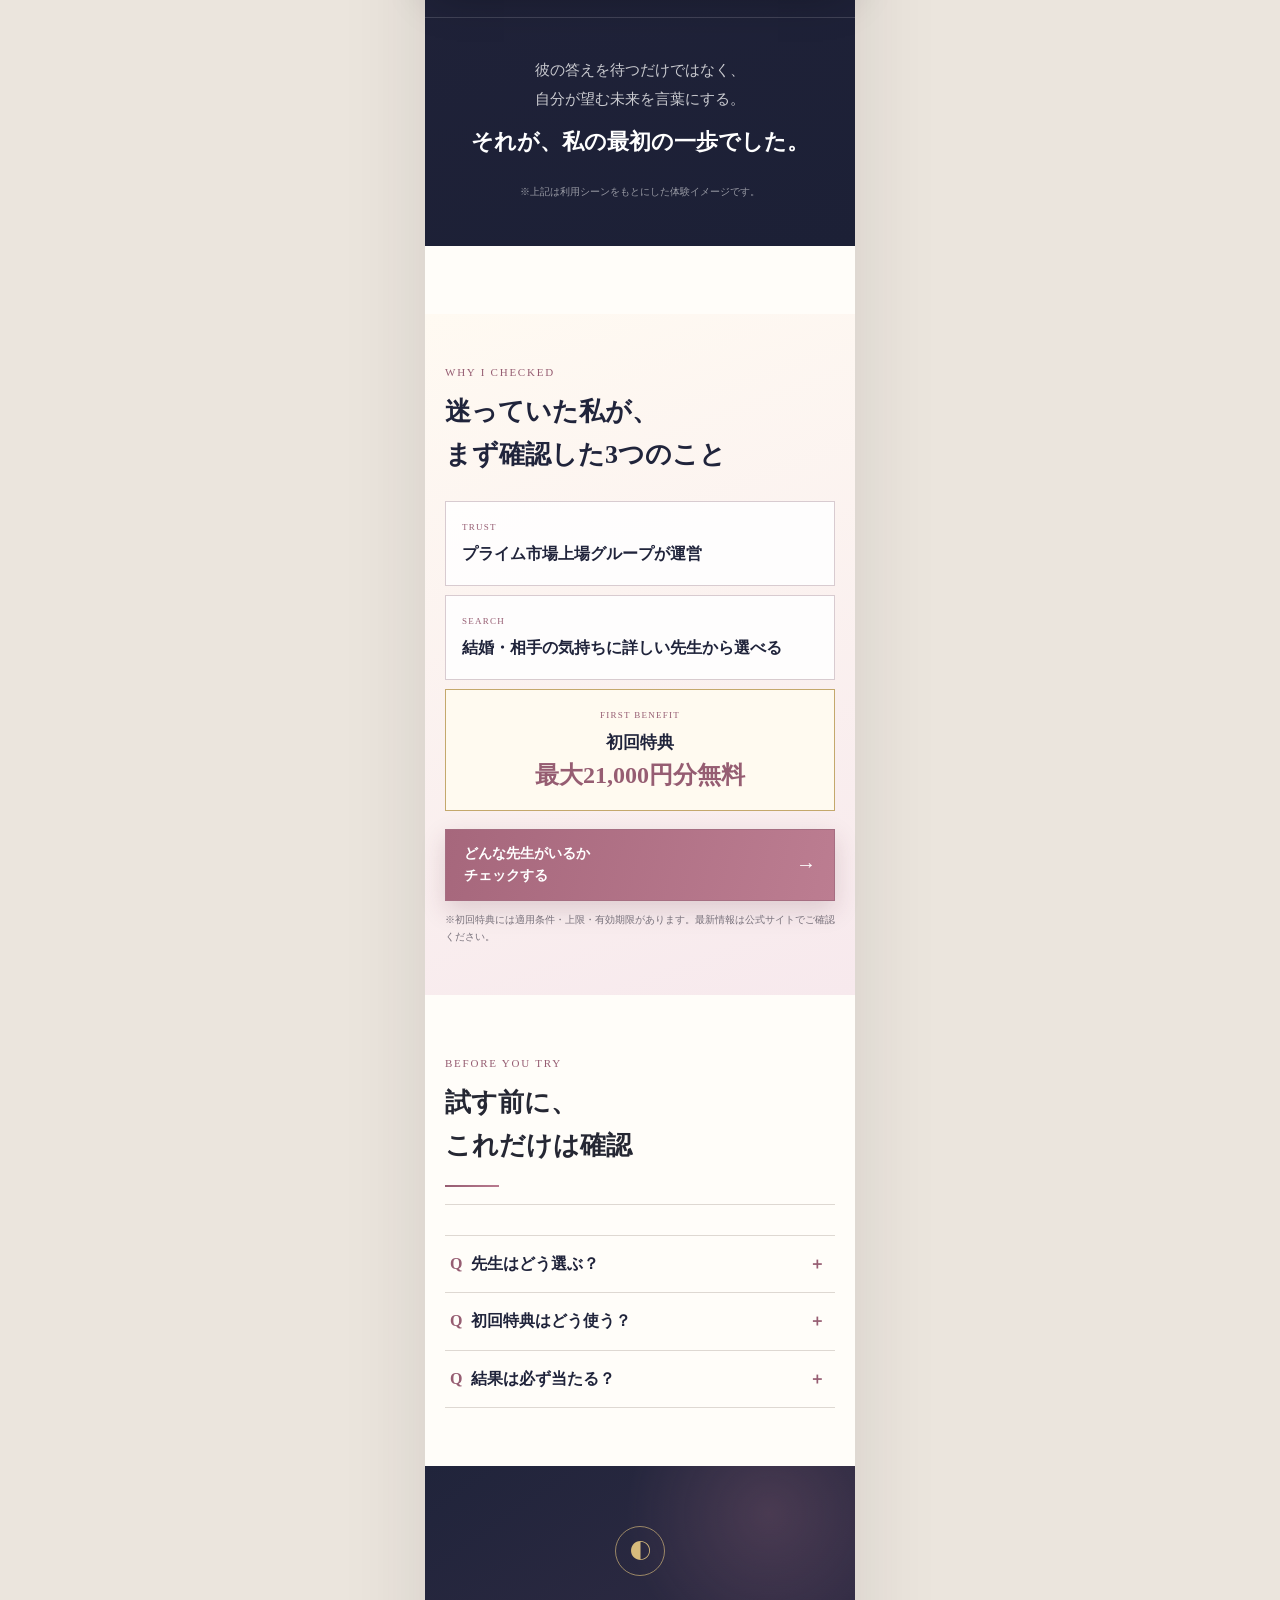
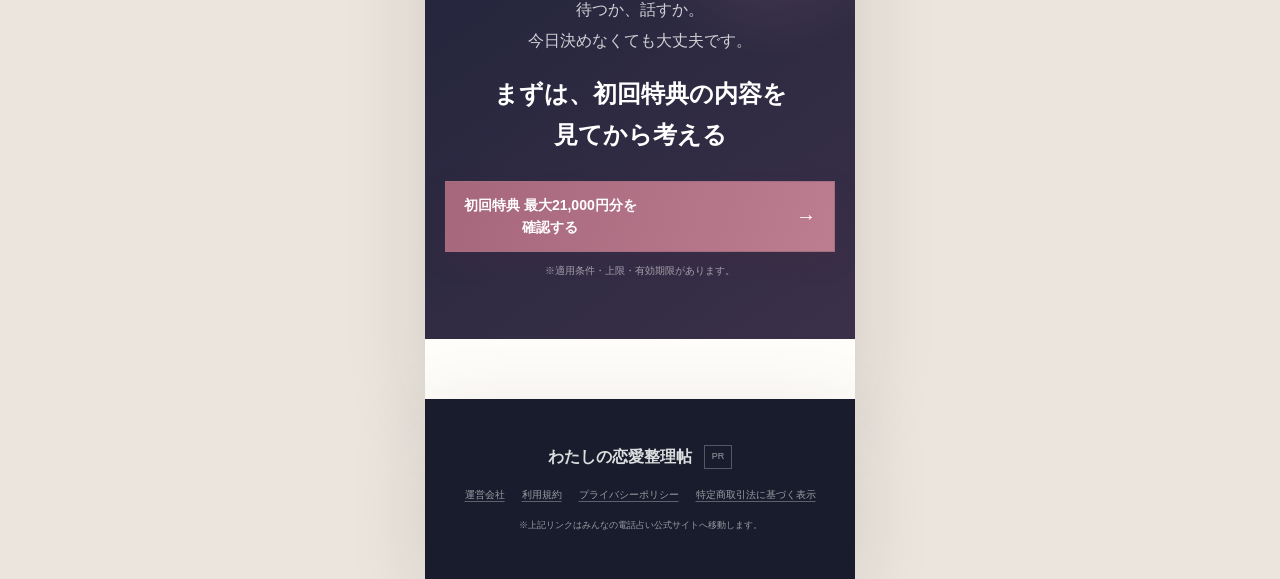
==== commit 69f27b99: "Revise fortune LPs for story-first social traffic" ====
--- a/pattern2/index.html
+++ b/pattern2/index.html
@@ -8,33 +8,28 @@
   <meta name="robots" content="noindex,nofollow">
   <meta name="theme-color" content="#f8f3eb">
   <title>この人を待っていていい？｜彼との結婚を考える3つの質問</title>
-  <link rel="stylesheet" href="styles.css?v=20260826-6">
+  <link rel="stylesheet" href="styles.css?v=20260827-b1">
 </head>
 <body>
   <div class="draft-bar" role="note">制作中・審査前ドラフト　公開前に広告主・ASPの確認が必要です</div>
 
   <main id="top">
     <article class="article">
-      <div class="ad-disclosure"><strong>広告</strong><span>この記事にはアフィリエイト広告が含まれています。</span></div>
-
       <header class="hero">
         <div class="hero__copy">
           <h1>この人を待っていて、<br><em>本当にいいの？</em></h1>
           <p class="hero__lead">彼の気持ち・結婚の可能性・二人の未来</p>
         </div>
         <figure class="hero__visual"><img src="assets/hero-v9-mobile-bed-phone-tossed-illustration.png" width="1122" height="1402" fetchpriority="high" alt="夜のベッドで仰向けになり、横にスマートフォンを放置したまま彼との将来を考え込む30代女性と、枕元の二人の写真・タロットカードを描いたイラスト"></figure>
+        <span class="hero__pr">PR</span>
       </header>
 
       <div class="article-body">
         <section id="quick-answer" class="answer-section" aria-labelledby="answer-title">
           <p class="section-label">こんなあなたへ</p>
           <h2 id="answer-title">彼を待ちたい。<br>でも、私の時間も大切。</h2>
-          <div class="answer-lead"><strong class="answer-lead__question"><span>「いつかは結婚しよう」その言葉を、</span><span>いつまで信じればいい？</span></strong><p><span>好きだから、別れたいわけではない。</span><span>でも、将来の話を避けたまま</span><span>時間だけが過ぎていくのは怖い。</span><span>そんなあなたにこそ、見てほしいお話です。</span></p></div>
-          <p class="answer-question">あなたが知りたいのは、どんなことですか？</p>
-          <ul class="answer-checks"><li><span>1</span>彼は結婚や二人の将来をどう考えているのか</li><li><span>2</span>二人の関係が動く可能性やタイミング</li><li><span>3</span>待つ・話す・次へ進む、自分が後悔しない選択</li></ul>
+          <div class="answer-lead"><strong class="answer-lead__question"><span>「いつかは結婚しよう」その言葉を、</span><span>いつまで信じればいい？</span></strong><p><span>好きだから、別れたいわけではない。</span><span>でも、将来の話を避けたまま</span><span>時間だけが過ぎていくのは怖い。</span><span>同じ悩みを抱えた女性のお話です。</span></p></div>
         </section>
-
-        <aside class="cta-block cta-block--soft cta-block--compact"><p>彼の気持ちと、自分の未来を整理したいときは</p><a class="cta-button js-cta" data-cta-location="article-middle" href="https://sp.minden.jp/lp_20/?ref=afi-afb-001" rel="sponsored nofollow noopener"><span>結婚相談が得意な先生を見る</span><b aria-hidden="true">→</b></a><small>会員登録は無料／鑑定は1分ごと</small></aside>
 
         <section class="manga-section" aria-labelledby="manga-title">
           <div class="manga-heading"><span>COMIC STORY</span><h2 id="manga-title">この人を信じて、<br>あと何年待てばいい？</h2><p>結婚や相手の気持ちを相談する場面を想定したイメージストーリーです。</p></div>
@@ -55,50 +50,28 @@
               <div class="comic-page__art"><img src="assets/manga-marriage-v1-page-04.png" width="852" height="1846" loading="lazy" alt="15分と決めて電話占いを利用し、自分の時間も大切にするとノートへ手書きしてから彼に将来を尋ねる34歳女性を描いた4コマ漫画"><p class="comic-balloon marriage-p4a">今日は15分だけ。<br>聞きたいことは<br>3つです</p><p class="comic-balloon marriage-p4b"><b>先生</b>彼の気持ちだけでなく、<br>あなたが望む未来も<br>一緒に見てみましょう</p><p class="comic-balloon marriage-p4c">私との将来を、<br>どう考えている？</p></div>
             </figure>
           </div>
-          <div class="manga-ending"><p>答えを決めてもらうのではなく、<br>自分が望む未来を整理する。</p><strong>そんな占いの使い方もあります。</strong><a class="cta-button js-cta" data-cta-location="manga-bottom" href="https://sp.minden.jp/lp_20/?ref=afi-afb-001" rel="sponsored nofollow noopener"><span>結婚の悩みを相談できる先生を見る</span><b aria-hidden="true">→</b></a><small>先生の口コミ・1分料金を確認できます。会員登録は無料です。</small></div>
+          <div class="manga-ending"><p>彼の答えを待つだけではなく、<br>自分が望む未来を言葉にする。</p><strong>それが、私の最初の一歩でした。</strong><small>※上記は利用シーンをもとにした体験イメージです。</small></div>
         </section>
 
-        <section class="service-section" aria-labelledby="service-title">
-          <div class="service-heading"><p>PHONE CONSULTATION</p><h2 id="service-title">みんなの電話占い</h2><span>身近な人には話しにくい恋愛の悩みを、電話で個別に相談できます。</span></div>
-          <div class="service-features"><article><span>01</span><div><h3>結婚・相手の気持ちから探せる</h3><p>先生ごとの得意分野を確認。</p></div></article><article><span>02</span><div><h3>相談前に比較できる</h3><p>プロフィール・口コミ・1分料金を掲載。</p></div></article><article><span>03</span><div><h3>アプリ通話料は無料</h3><p>鑑定料金は別途、1分ごとに発生。</p></div></article></div>
-          <aside class="service-caution">占いは未来の保証ではなく、気持ちを整理するための参考です。</aside>
-          <a class="cta-button js-cta" data-cta-location="service-intro" href="https://sp.minden.jp/lp_20/?ref=afi-afb-001" rel="sponsored nofollow noopener"><span>先生の口コミと1分料金を見る</span><b aria-hidden="true">→</b></a><small class="cta-note">会員登録は無料。料金を確認してからお申し込みください。</small>
+        <section class="quick-proof-section" aria-labelledby="quick-proof-title">
+          <p class="section-label">WHY I CHECKED</p>
+          <h2 id="quick-proof-title">迷っていた私が、<br>まず確認した3つのこと</h2>
+          <div class="quick-proof-grid"><article><span>TRUST</span><strong>プライム市場上場グループが運営</strong></article><article><span>SEARCH</span><strong>結婚・相手の気持ちに詳しい先生から選べる</strong></article><article class="quick-proof-grid__benefit"><span>FIRST BENEFIT</span><strong>初回特典<br><em>最大21,000円分無料</em></strong></article></div>
+          <a class="cta-button js-cta" data-cta-location="first-after-manga" href="https://sp.minden.jp/lp_20/?ref=afi-afb-001" rel="sponsored nofollow noopener"><span>どんな先生がいるか<br>チェックする</span><b aria-hidden="true">→</b></a><small>※初回特典には適用条件・上限・有効期限があります。最新情報は公式サイトでご確認ください。</small>
         </section>
 
-        <section class="section price-section">
-          <p class="section-label">PRICE</p><h2>費用は、ここだけ確認</h2>
-          <div class="price-summary"><div><span>会員登録</span><strong>無料</strong><small>登録だけで鑑定料金は発生しません</small></div><div><span>電話鑑定</span><strong>1分ごと</strong><small>鑑定料金は先生によって異なります</small></div></div>
-          <ul class="price-notes"><li>初回特典には条件・上限・期限があります。</li><li>アプリ通話料は無料。通常回線は別途通話料がかかる場合があります。</li><li>最新条件は公式サイトで確認してください。</li></ul>
-          <a class="cta-button cta-button--dark js-cta" data-cta-location="price-section" href="https://sp.minden.jp/lp_20/?ref=afi-afb-001" rel="sponsored nofollow noopener"><span>初回特典と料金を確認する</span><b aria-hidden="true">→</b></a><small class="cta-note cta-note--dark">会員登録は無料。鑑定は1分ごとの従量課金です。</small>
+        <section class="section faq-section faq-section--short">
+          <p class="section-label">BEFORE YOU TRY</p><h2>試す前に、<br>これだけは確認</h2>
+          <div class="faq-list"><details><summary>先生はどう選ぶ？</summary><div><p>結婚や相手の気持ちなどの得意分野と、口コミの印象から比較できます。</p></div></details><details><summary>初回特典はどう使う？</summary><div><p>クーポンごとに適用条件や期限が異なります。公式サイトで最新内容を確認してください。</p></div></details><details><summary>結果は必ず当たる？</summary><div><p>結果を保証するものではありません。自分の気持ちを整理する判断材料の一つとして利用します。</p></div></details></div>
         </section>
 
-        <section class="section flow-section">
-          <p class="section-label">HOW TO USE</p><h2>使い方は3ステップ</h2>
-          <ol class="flow-list flow-list--compact"><li><span>1</span><div><h3>無料会員登録</h3><p>登録だけなら料金はかかりません。</p></div></li><li><span>2</span><div><h3>先生を選ぶ</h3><p>得意分野・口コミ・1分料金を比較。</p></div></li><li><span>3</span><div><h3>時間を決めて相談</h3><p>「15分まで」と伝え、利用時間分を支払います。</p></div></li></ol>
-        </section>
-
-        <section class="section faq-section">
-          <p class="section-label">FAQ</p><h2>気になることだけ確認</h2>
-          <div class="faq-list">
-            <details><summary>登録だけでも料金はかかる？</summary><div><p>会員登録は無料。鑑定を利用した場合に料金が発生します。</p></div></details>
-            <details><summary>鑑定・通話料金はいくら？</summary><div><p>鑑定は1分ごとで先生により異なります。アプリ通話料は無料です。</p></div></details>
-            <details><summary>先生はどう選ぶ？</summary><div><p>結婚や相手の気持ちの相談実績、口コミ、話し方、1分料金を比較します。</p></div></details>
-            <details><summary>相談内容を周囲に知られない？</summary><div><p>個人情報の扱いは、公式サイトの方針を確認してください。</p></div></details>
-            <details><summary>結果は必ず当たる？</summary><div><p>結果を保証するものではありません。判断材料の一つとして利用します。</p></div></details>
-            <details><summary>長くなりそうで心配</summary><div><p>聞きたいことを絞り、最初に「15分まで」と伝えましょう。途中終了もできます。</p></div></details>
-          </div>
-        </section>
-
-        <section class="final-cta" aria-labelledby="final-cta-title"><span class="final-cta__mark" aria-hidden="true">◐</span><p>待つか、話すか。<br>今日決めなくても大丈夫です。</p><h2 id="final-cta-title">結婚の悩みを相談できる先生と<br>1分料金を確認する</h2><a class="cta-button js-cta" data-cta-location="article-bottom" href="https://sp.minden.jp/lp_20/?ref=afi-afb-001" rel="sponsored nofollow noopener"><span>今相談できる先生を見る</span><b aria-hidden="true">→</b></a><small>会員登録は無料。鑑定は1分ごとの従量課金です。</small></section>
-
-        <aside class="legal-notes"><h2>広告表記・注意事項</h2><p>この記事にはアフィリエイト広告が含まれます。漫画は利用場面を想定したフィクションで、結婚や鑑定結果を保証するものではありません。</p><p>医療・法律・投資などは専門家へご相談ください。利用前に公式サイトで最新の料金・特典・条件をご確認ください。</p></aside>
+        <section class="final-cta" aria-labelledby="final-cta-title"><span class="final-cta__mark" aria-hidden="true">◐</span><p>待つか、話すか。<br>今日決めなくても大丈夫です。</p><h2 id="final-cta-title">まずは、初回特典の内容を<br>見てから考える</h2><a class="cta-button js-cta" data-cta-location="article-bottom" href="https://sp.minden.jp/lp_20/?ref=afi-afb-001" rel="sponsored nofollow noopener"><span>初回特典 最大21,000円分を<br>確認する</span><b aria-hidden="true">→</b></a><small>※適用条件・上限・有効期限があります。</small></section>
       </div>
     </article>
   </main>
 
-  <footer class="footer" id="footer"><div class="footer__inner"><p class="footer__brand"><strong>わたしの恋愛整理帖</strong><span>広告</span></p><p>この記事にはアフィリエイト広告が含まれています。</p><nav aria-label="みんなの電話占い公式情報"><a href="https://sp.minden.jp/page/company/" rel="nofollow noopener">運営会社</a><a href="https://sp.minden.jp/page/rule/" rel="nofollow noopener">利用規約</a><a href="https://sp.minden.jp/page/aegis/" rel="nofollow noopener">プライバシーポリシー</a><a href="https://sp.minden.jp/page/burden/" rel="nofollow noopener">特定商取引法に基づく表示</a></nav><small>※上記リンクはみんなの電話占い公式サイトへ移動します。</small></div></footer>
+  <footer class="footer" id="footer"><div class="footer__inner"><p class="footer__brand"><strong>わたしの恋愛整理帖</strong><span>PR</span></p><nav aria-label="みんなの電話占い公式情報"><a href="https://sp.minden.jp/page/company/" rel="nofollow noopener">運営会社</a><a href="https://sp.minden.jp/page/rule/" rel="nofollow noopener">利用規約</a><a href="https://sp.minden.jp/page/aegis/" rel="nofollow noopener">プライバシーポリシー</a><a href="https://sp.minden.jp/page/burden/" rel="nofollow noopener">特定商取引法に基づく表示</a></nav><small>※上記リンクはみんなの電話占い公式サイトへ移動します。</small></div></footer>
 
-  <div class="sticky-cta" aria-hidden="true"><a class="js-cta" data-cta-location="sticky" tabindex="-1" href="https://sp.minden.jp/lp_20/?ref=afi-afb-001" rel="sponsored nofollow noopener"><span><small>会員登録は無料</small>結婚相談が得意な先生を見る</span><b aria-hidden="true">→</b></a></div>
-  <script src="script.js?v=20260824-3"></script>
+  <script src="script.js?v=20260827-1"></script>
 </body>
 </html>
--- a/pattern2/styles.css
+++ b/pattern2/styles.css
@@ -47,6 +47,7 @@
 .article-meta { display: flex; flex-wrap: wrap; gap: 8px 15px; margin-top: 25px; padding-top: 13px; border-top: 1px solid var(--line); color: #8b8790; font-size: 11px; }
 .hero__visual { aspect-ratio: 1122 / 1402; margin: 0; overflow: hidden; background: #745a7c; }
 .hero__visual img { width: 100%; height: 100%; display: block; object-fit: cover; object-position: center; }
+.hero__pr { position: absolute; z-index: 4; right: 10px; bottom: 9px; padding: 2px 7px; border: 1px solid rgba(255,255,255,.65); color: #fff; background: rgba(31,26,38,.46); font-size: 9px; font-weight: 700; line-height: 1.45; letter-spacing: .08em; }
 .desktop-only { display: none; }
 
 .article-body { padding: 34px 20px 60px; }
@@ -210,6 +211,18 @@
 .service-caution { margin-bottom: 24px; padding: 14px; border-block: 1px solid rgba(215,187,124,.55); color: rgba(255,255,255,.72); background: rgba(0,0,0,.08); font-size: 11px; }
 .service-section .cta-note { color: rgba(255,255,255,.55); }
 
+.quick-proof-section { margin: 0 -20px 58px; padding: 48px 20px 50px; color: var(--ink); background: linear-gradient(160deg, #fffaf2, #f7e9ed); }
+.quick-proof-section > h2 { margin: 0 0 24px; color: var(--navy); font-family: var(--serif); font-size: 26px; font-weight: 600; line-height: 1.65; }
+.quick-proof-grid { display: grid; gap: 9px; }
+.quick-proof-grid article { padding: 17px 16px; border: 1px solid #d8cbd0; background: rgba(255,255,255,.86); }
+.quick-proof-grid article > span { display: block; margin-bottom: 5px; color: var(--pink-dark); font-family: Georgia, serif; font-size: 9px; letter-spacing: .14em; }
+.quick-proof-grid strong { display: block; color: var(--navy); font-family: var(--serif); font-size: 16px; line-height: 1.65; }
+.quick-proof-grid__benefit { border-color: #c4a86c !important; background: #fffaf0 !important; text-align: center; }
+.quick-proof-grid__benefit strong { font-size: 17px; }
+.quick-proof-grid__benefit em { color: var(--pink-dark); font-size: 24px; font-style: normal; line-height: 1.5; }
+.quick-proof-section > small { display: block; margin-top: 10px; color: #77707a; font-size: 10px; line-height: 1.7; }
+.faq-section--short { margin-bottom: 58px; }
+
 .fit-grid { display: grid; gap: 15px; }
 .fit-card { border: 1px solid var(--line); background: #fff; }
 .fit-card h3 { margin: 0; padding: 15px 17px; color: #fff; font-family: var(--serif); font-size: 18px; }
@@ -264,7 +277,7 @@
 .legal-notes p + p { margin-top: 9px; }
 
 .footer { width: min(430px, 100%); margin: 0 auto; color: rgba(255,255,255,.57); background: #191c2c; }
-.footer__inner { padding: 42px 20px 95px; text-align: center; }
+.footer__inner { padding: 42px 20px 44px; text-align: center; }
 .footer__brand { display: flex; justify-content: center; align-items: center; gap: 12px; margin: 0 0 12px; }
 .footer__brand strong { color: rgba(255,255,255,.85); font-family: var(--serif); }
 .footer__brand span { padding: 2px 7px; border: 1px solid rgba(255,255,255,.26); font-size: 9px; }
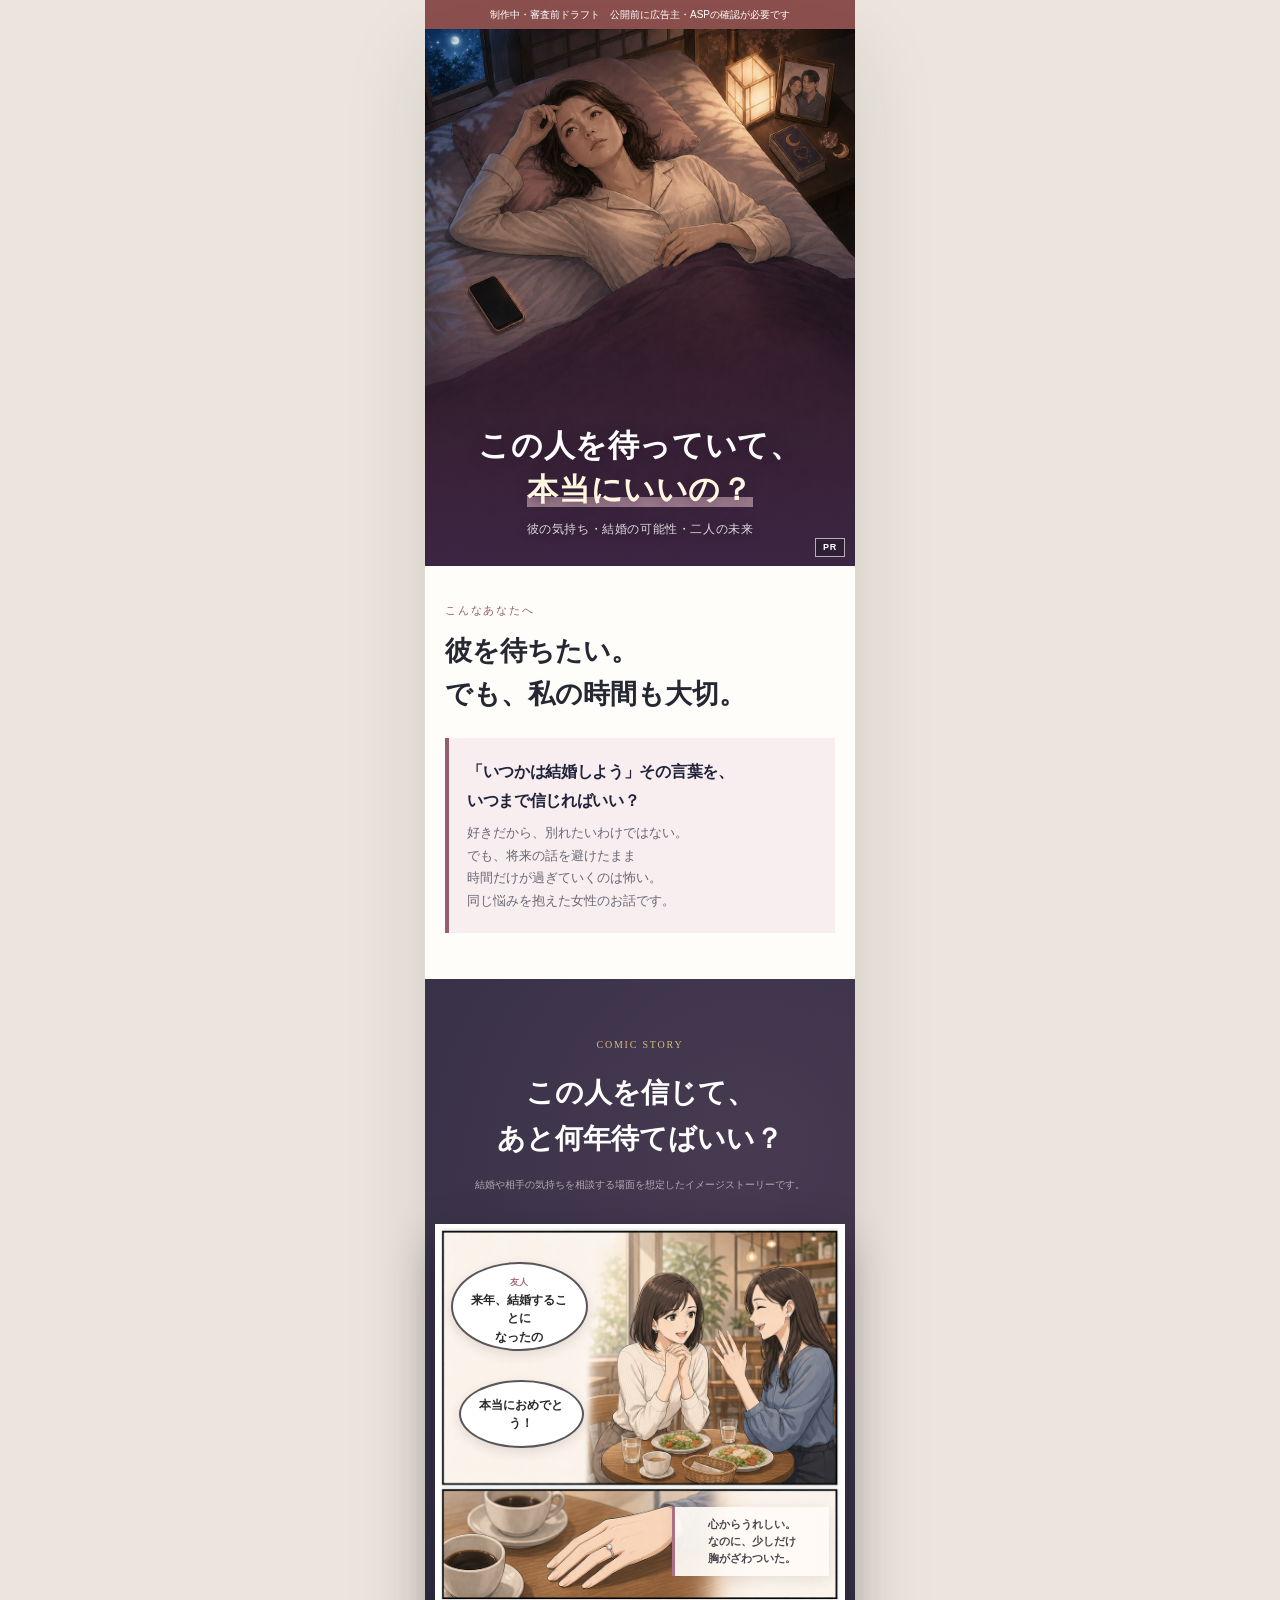
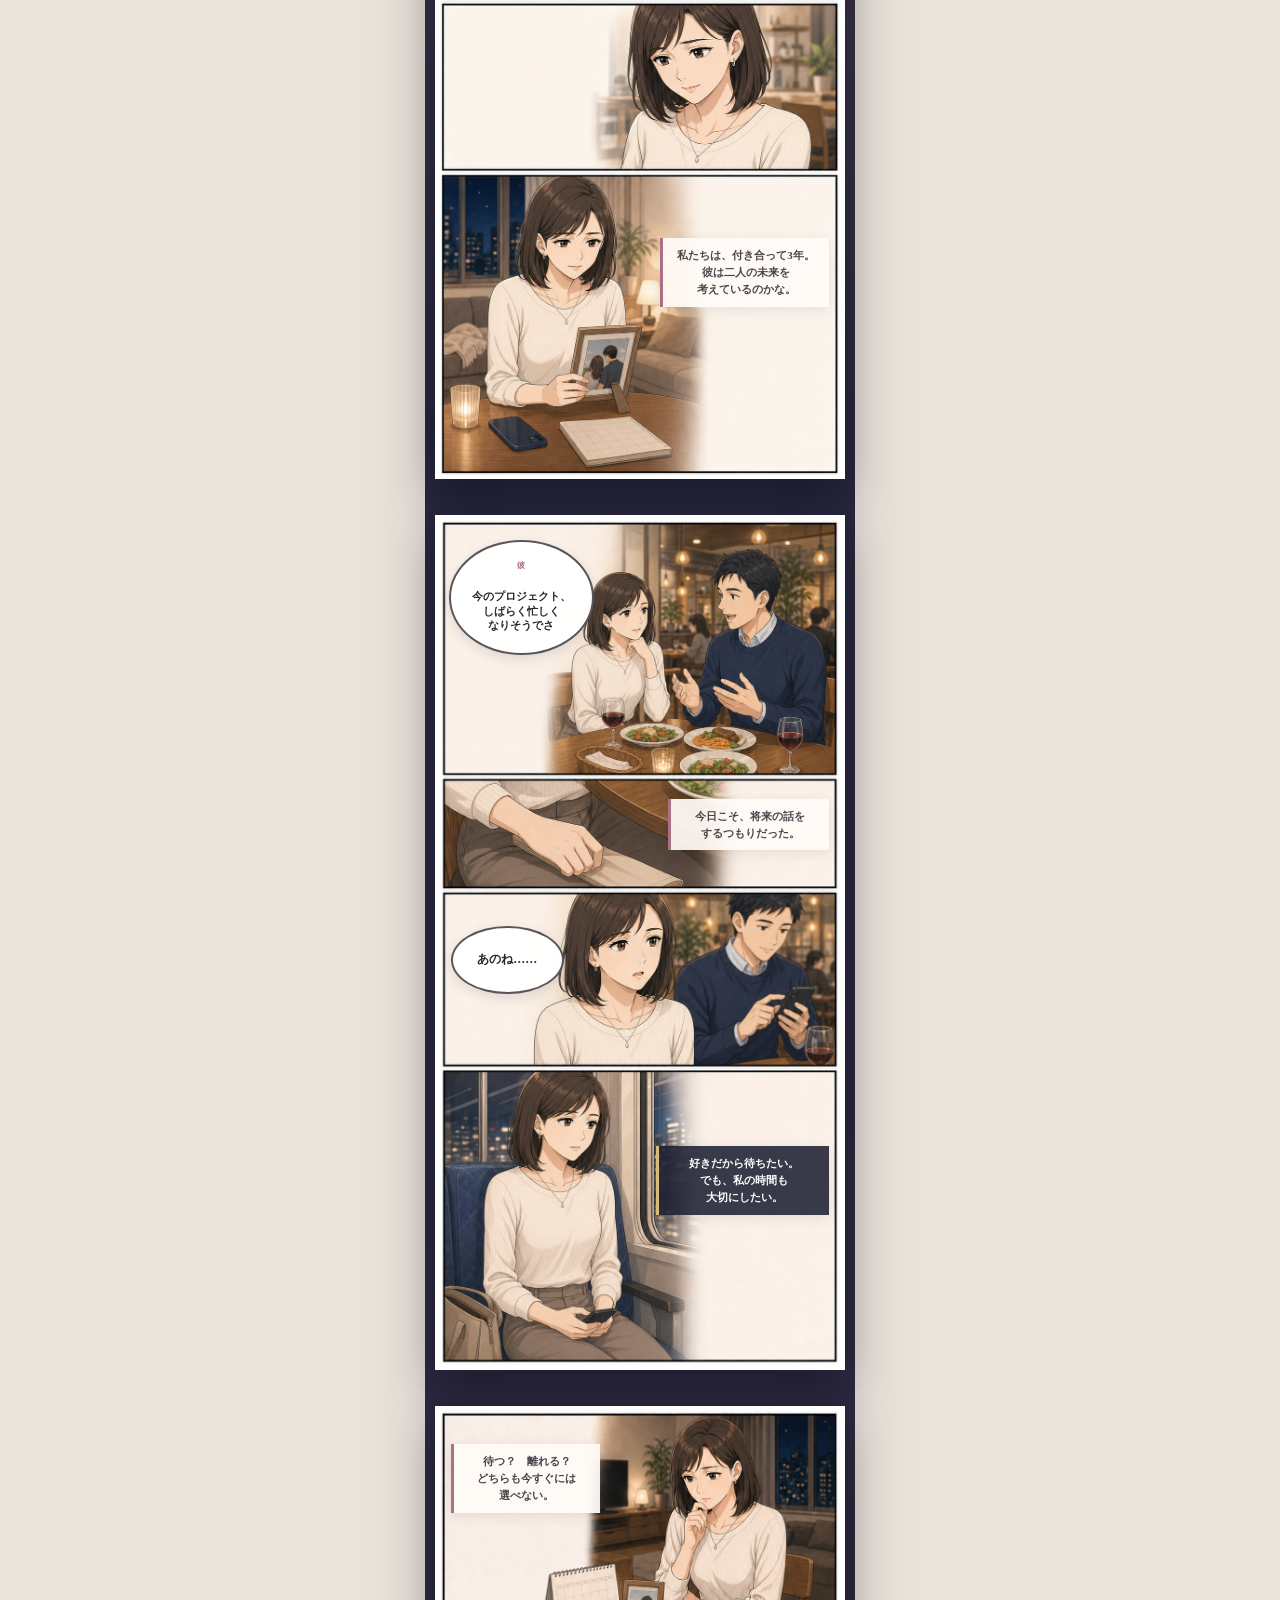
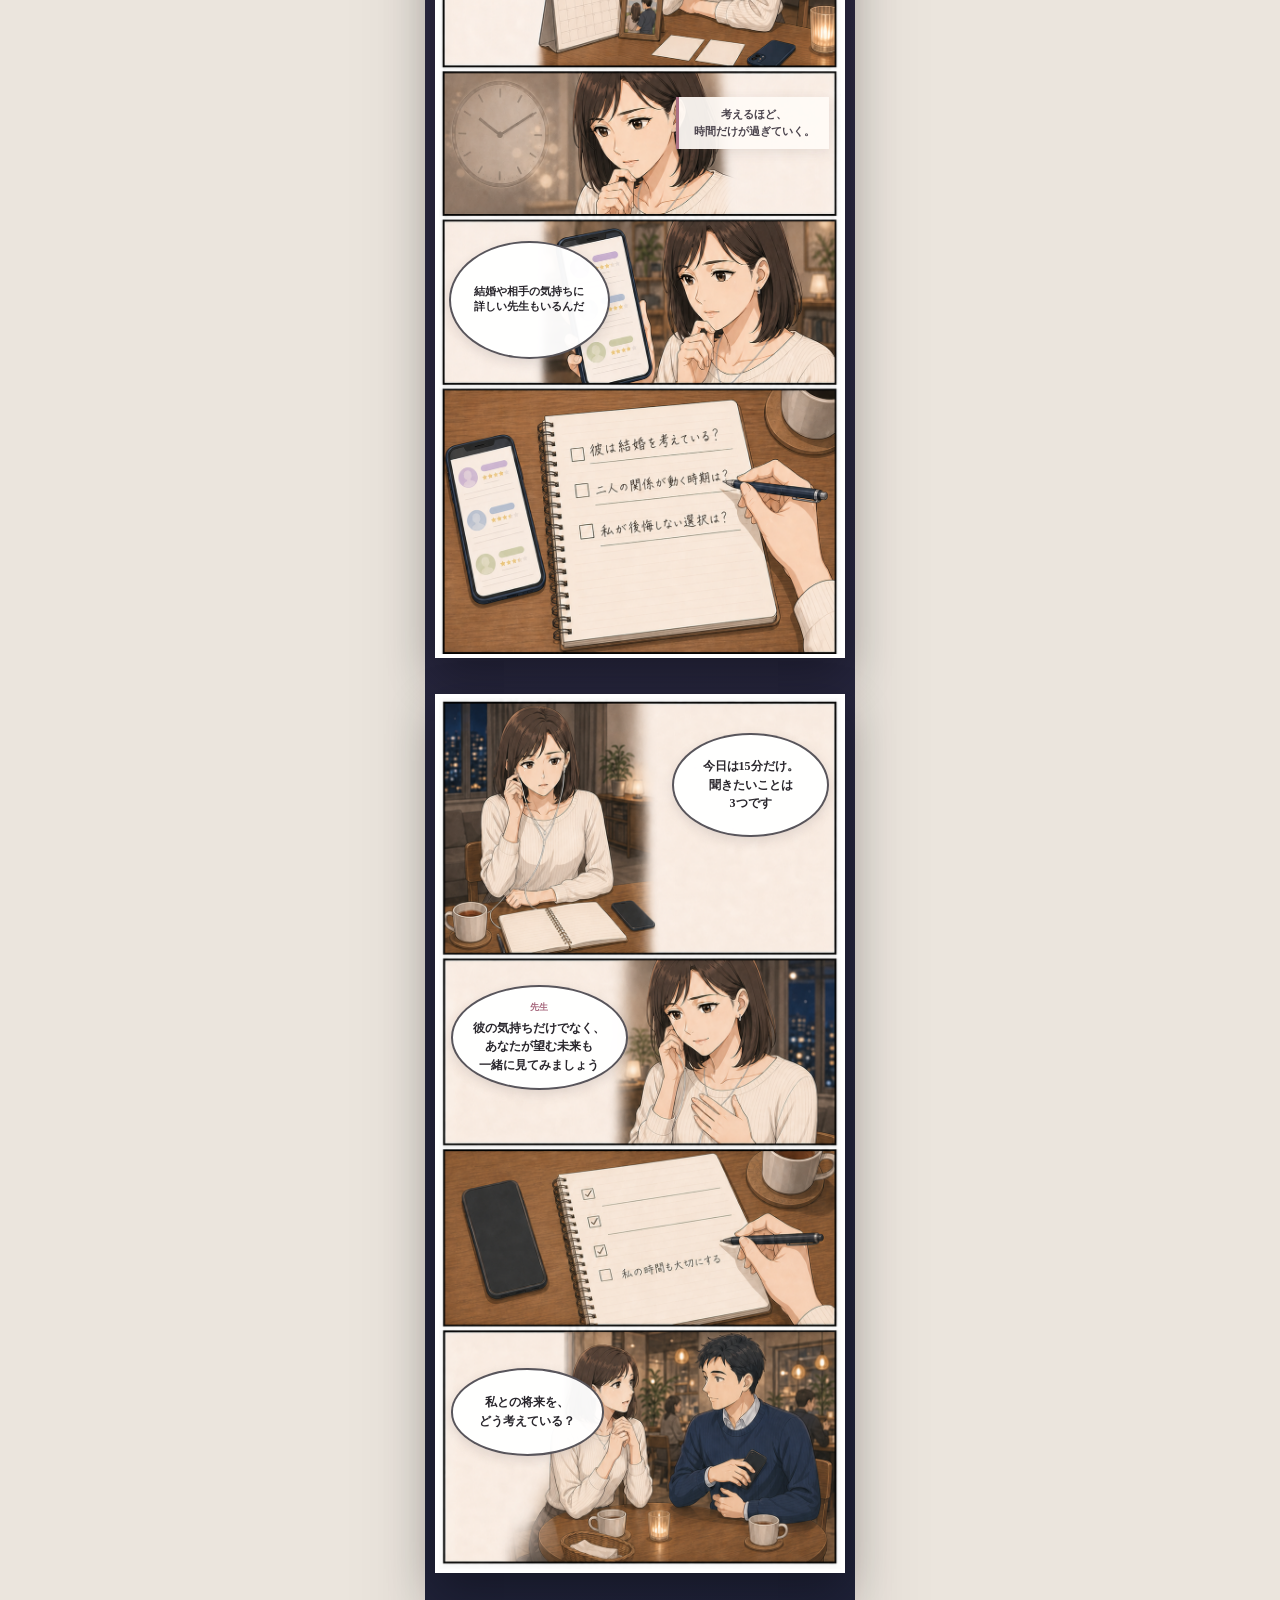
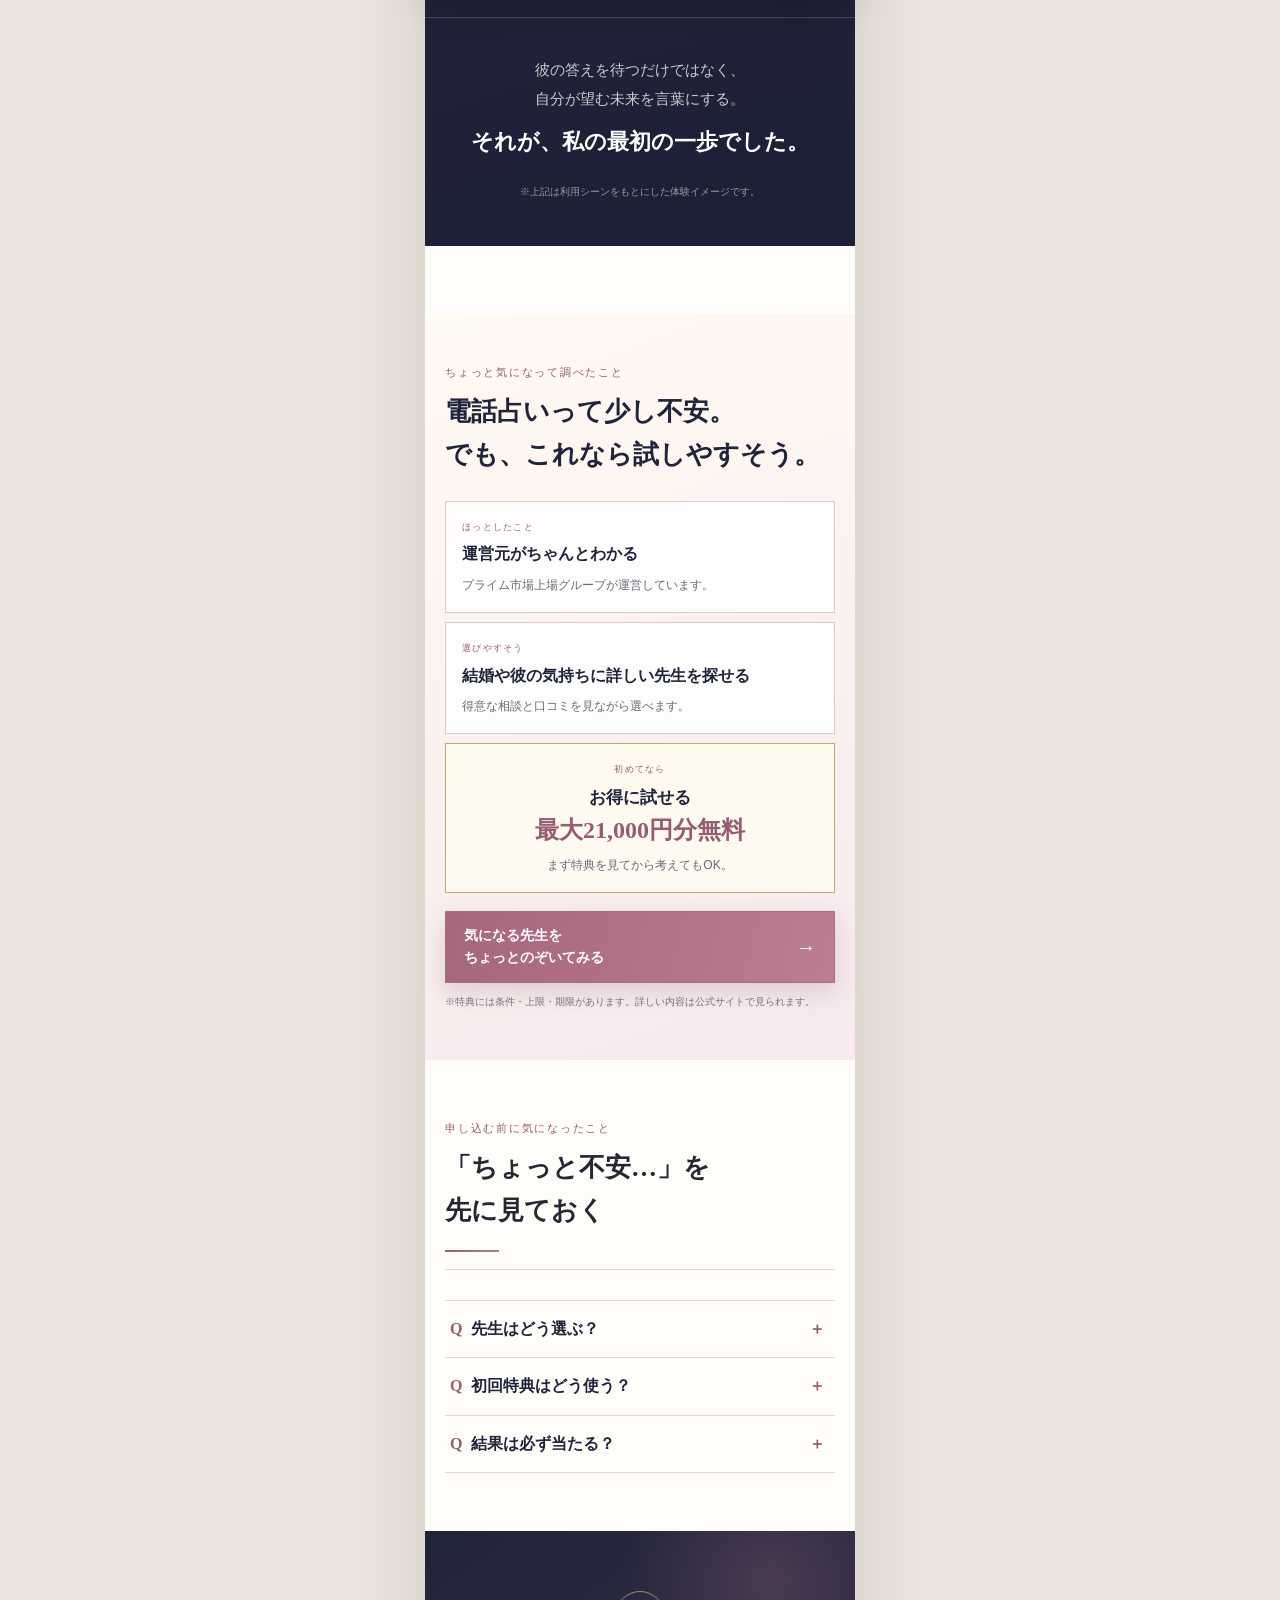
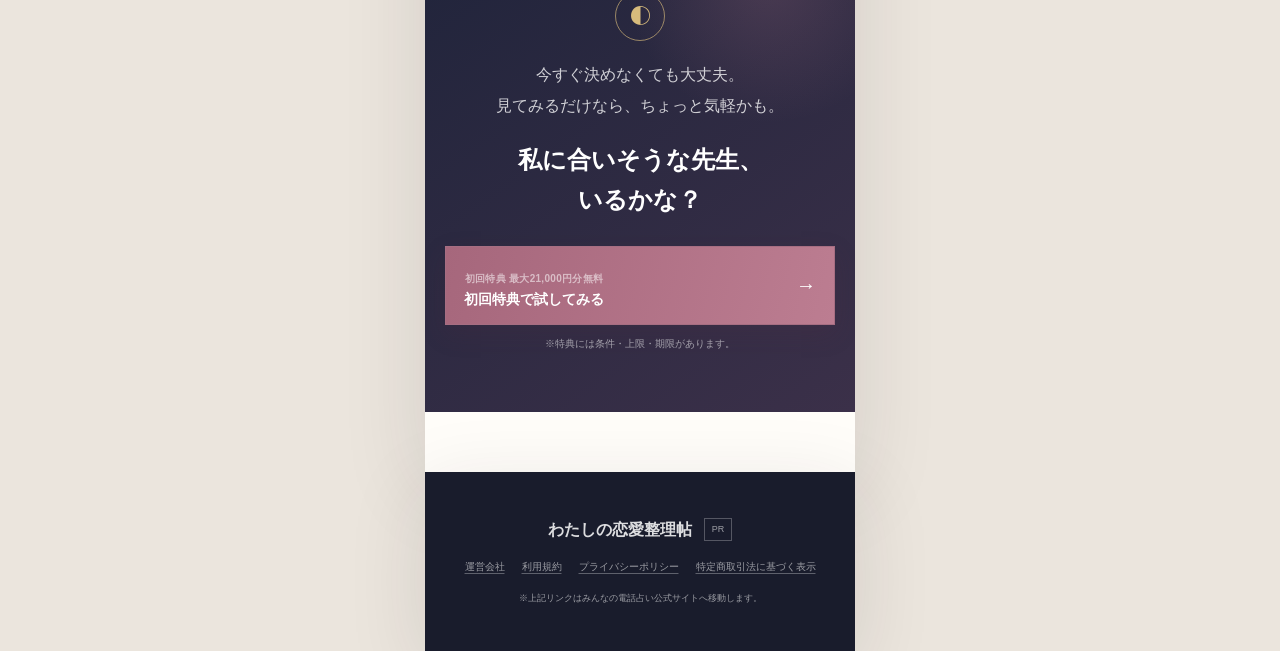
==== commit 1611a6cc: "Soften fortune LP copy for user perspective" ====
--- a/pattern2/index.html
+++ b/pattern2/index.html
@@ -8,7 +8,7 @@
   <meta name="robots" content="noindex,nofollow">
   <meta name="theme-color" content="#f8f3eb">
   <title>この人を待っていていい？｜彼との結婚を考える3つの質問</title>
-  <link rel="stylesheet" href="styles.css?v=20260827-b1">
+  <link rel="stylesheet" href="styles.css?v=20260827-b2">
 </head>
 <body>
   <div class="draft-bar" role="note">制作中・審査前ドラフト　公開前に広告主・ASPの確認が必要です</div>
@@ -54,18 +54,18 @@
         </section>
 
         <section class="quick-proof-section" aria-labelledby="quick-proof-title">
-          <p class="section-label">WHY I CHECKED</p>
-          <h2 id="quick-proof-title">迷っていた私が、<br>まず確認した3つのこと</h2>
-          <div class="quick-proof-grid"><article><span>TRUST</span><strong>プライム市場上場グループが運営</strong></article><article><span>SEARCH</span><strong>結婚・相手の気持ちに詳しい先生から選べる</strong></article><article class="quick-proof-grid__benefit"><span>FIRST BENEFIT</span><strong>初回特典<br><em>最大21,000円分無料</em></strong></article></div>
-          <a class="cta-button js-cta" data-cta-location="first-after-manga" href="https://sp.minden.jp/lp_20/?ref=afi-afb-001" rel="sponsored nofollow noopener"><span>どんな先生がいるか<br>チェックする</span><b aria-hidden="true">→</b></a><small>※初回特典には適用条件・上限・有効期限があります。最新情報は公式サイトでご確認ください。</small>
+          <p class="section-label">ちょっと気になって調べたこと</p>
+          <h2 id="quick-proof-title">電話占いって少し不安。<br>でも、これなら試しやすそう。</h2>
+          <div class="quick-proof-grid"><article><span>ほっとしたこと</span><strong>運営元がちゃんとわかる</strong><p>プライム市場上場グループが運営しています。</p></article><article><span>選びやすそう</span><strong>結婚や彼の気持ちに詳しい先生を探せる</strong><p>得意な相談と口コミを見ながら選べます。</p></article><article class="quick-proof-grid__benefit"><span>初めてなら</span><strong>お得に試せる<br><em>最大21,000円分無料</em></strong><p>まず特典を見てから考えてもOK。</p></article></div>
+          <a class="cta-button js-cta" data-cta-location="first-after-manga" href="https://sp.minden.jp/lp_20/?ref=afi-afb-001" rel="sponsored nofollow noopener"><span>気になる先生を<br>ちょっとのぞいてみる</span><b aria-hidden="true">→</b></a><small>※特典には条件・上限・期限があります。詳しい内容は公式サイトで見られます。</small>
         </section>
 
         <section class="section faq-section faq-section--short">
-          <p class="section-label">BEFORE YOU TRY</p><h2>試す前に、<br>これだけは確認</h2>
-          <div class="faq-list"><details><summary>先生はどう選ぶ？</summary><div><p>結婚や相手の気持ちなどの得意分野と、口コミの印象から比較できます。</p></div></details><details><summary>初回特典はどう使う？</summary><div><p>クーポンごとに適用条件や期限が異なります。公式サイトで最新内容を確認してください。</p></div></details><details><summary>結果は必ず当たる？</summary><div><p>結果を保証するものではありません。自分の気持ちを整理する判断材料の一つとして利用します。</p></div></details></div>
+          <p class="section-label">申し込む前に気になったこと</p><h2>「ちょっと不安…」を<br>先に見ておく</h2>
+          <div class="faq-list"><details><summary>先生はどう選ぶ？</summary><div><p>結婚や彼の気持ちなどの得意分野と口コミを見て、「話しやすそう」と思える先生から探せます。</p></div></details><details><summary>初回特典はどう使う？</summary><div><p>特典ごとに使える条件や期限が違うので、先に公式サイトを見ておくと安心です。</p></div></details><details><summary>結果は必ず当たる？</summary><div><p>必ず当たるものではありません。未来を決めてもらうのではなく、気持ちを整理するきっかけとして考えています。</p></div></details></div>
         </section>
 
-        <section class="final-cta" aria-labelledby="final-cta-title"><span class="final-cta__mark" aria-hidden="true">◐</span><p>待つか、話すか。<br>今日決めなくても大丈夫です。</p><h2 id="final-cta-title">まずは、初回特典の内容を<br>見てから考える</h2><a class="cta-button js-cta" data-cta-location="article-bottom" href="https://sp.minden.jp/lp_20/?ref=afi-afb-001" rel="sponsored nofollow noopener"><span>初回特典 最大21,000円分を<br>確認する</span><b aria-hidden="true">→</b></a><small>※適用条件・上限・有効期限があります。</small></section>
+        <section class="final-cta" aria-labelledby="final-cta-title"><span class="final-cta__mark" aria-hidden="true">◐</span><p>今すぐ決めなくても大丈夫。<br>見てみるだけなら、ちょっと気軽かも。</p><h2 id="final-cta-title">私に合いそうな先生、<br>いるかな？</h2><a class="cta-button js-cta" data-cta-location="article-bottom" href="https://sp.minden.jp/lp_20/?ref=afi-afb-001" rel="sponsored nofollow noopener"><span><small class="cta-button__eyebrow">初回特典 最大21,000円分無料</small>初回特典で試してみる</span><b aria-hidden="true">→</b></a><small>※特典には条件・上限・期限があります。</small></section>
       </div>
     </article>
   </main>
--- a/pattern2/styles.css
+++ b/pattern2/styles.css
@@ -118,6 +118,7 @@
 .cta-button:hover { transform: translateY(-2px); filter: brightness(1.04); box-shadow: 0 13px 28px rgba(87,43,59,.23); }
 .cta-button:active { transform: translateY(1px); filter: brightness(.96); }
 .cta-button b { flex: 0 0 auto; font-size: 20px; }
+.cta-button__eyebrow { display: block; margin-bottom: 2px; color: #fff4d1; font-size: 9px; font-weight: 600; letter-spacing: .03em; }
 .cta-button--dark { border-color: #5d617a; background: linear-gradient(105deg, #30344f, #4d4f69); }
 .cta-block small, .cta-note, .manga-ending small, .final-cta small { display: block; margin-top: 10px; color: #77707a; font-size: 10px; line-height: 1.7; }
 
@@ -217,6 +218,7 @@
 .quick-proof-grid article { padding: 17px 16px; border: 1px solid #d8cbd0; background: rgba(255,255,255,.86); }
 .quick-proof-grid article > span { display: block; margin-bottom: 5px; color: var(--pink-dark); font-family: Georgia, serif; font-size: 9px; letter-spacing: .14em; }
 .quick-proof-grid strong { display: block; color: var(--navy); font-family: var(--serif); font-size: 16px; line-height: 1.65; }
+.quick-proof-grid p { margin: 7px 0 0; color: var(--muted); font-size: 12px; line-height: 1.7; }
 .quick-proof-grid__benefit { border-color: #c4a86c !important; background: #fffaf0 !important; text-align: center; }
 .quick-proof-grid__benefit strong { font-size: 17px; }
 .quick-proof-grid__benefit em { color: var(--pink-dark); font-size: 24px; font-style: normal; line-height: 1.5; }
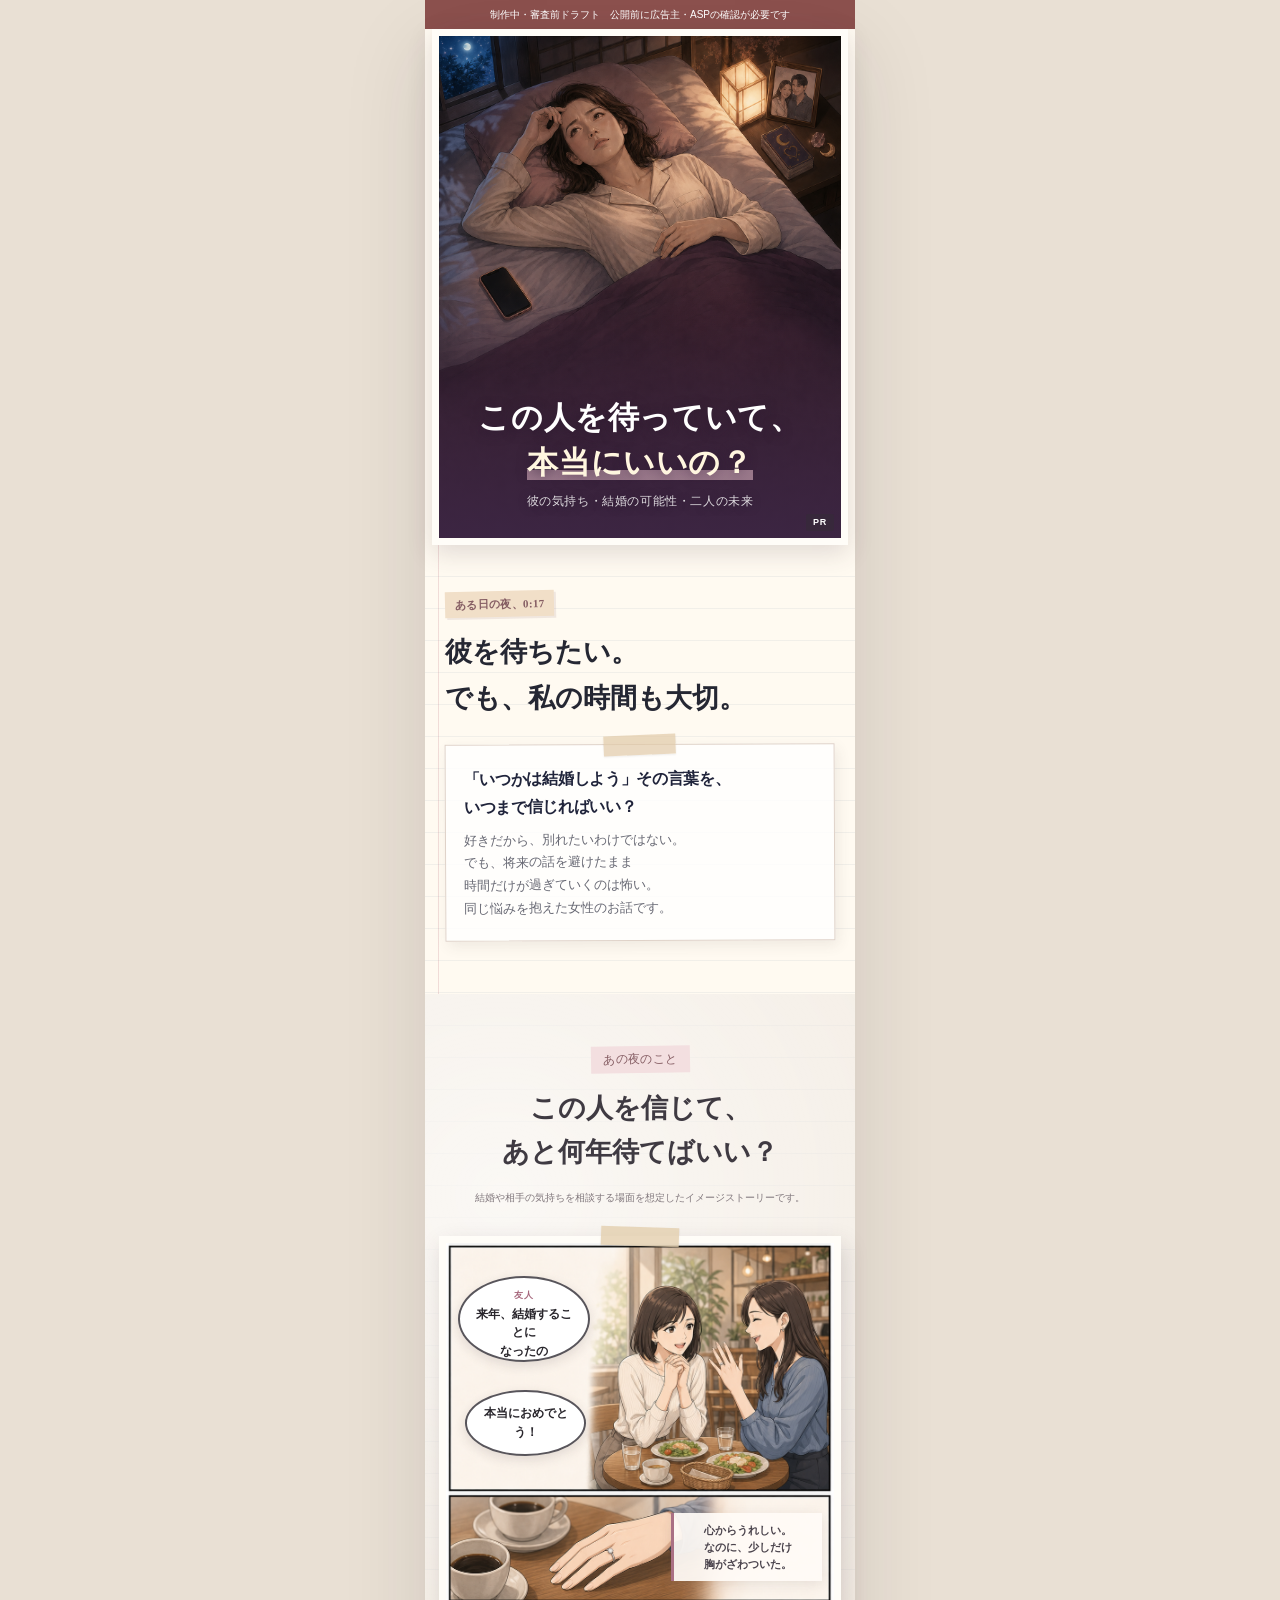
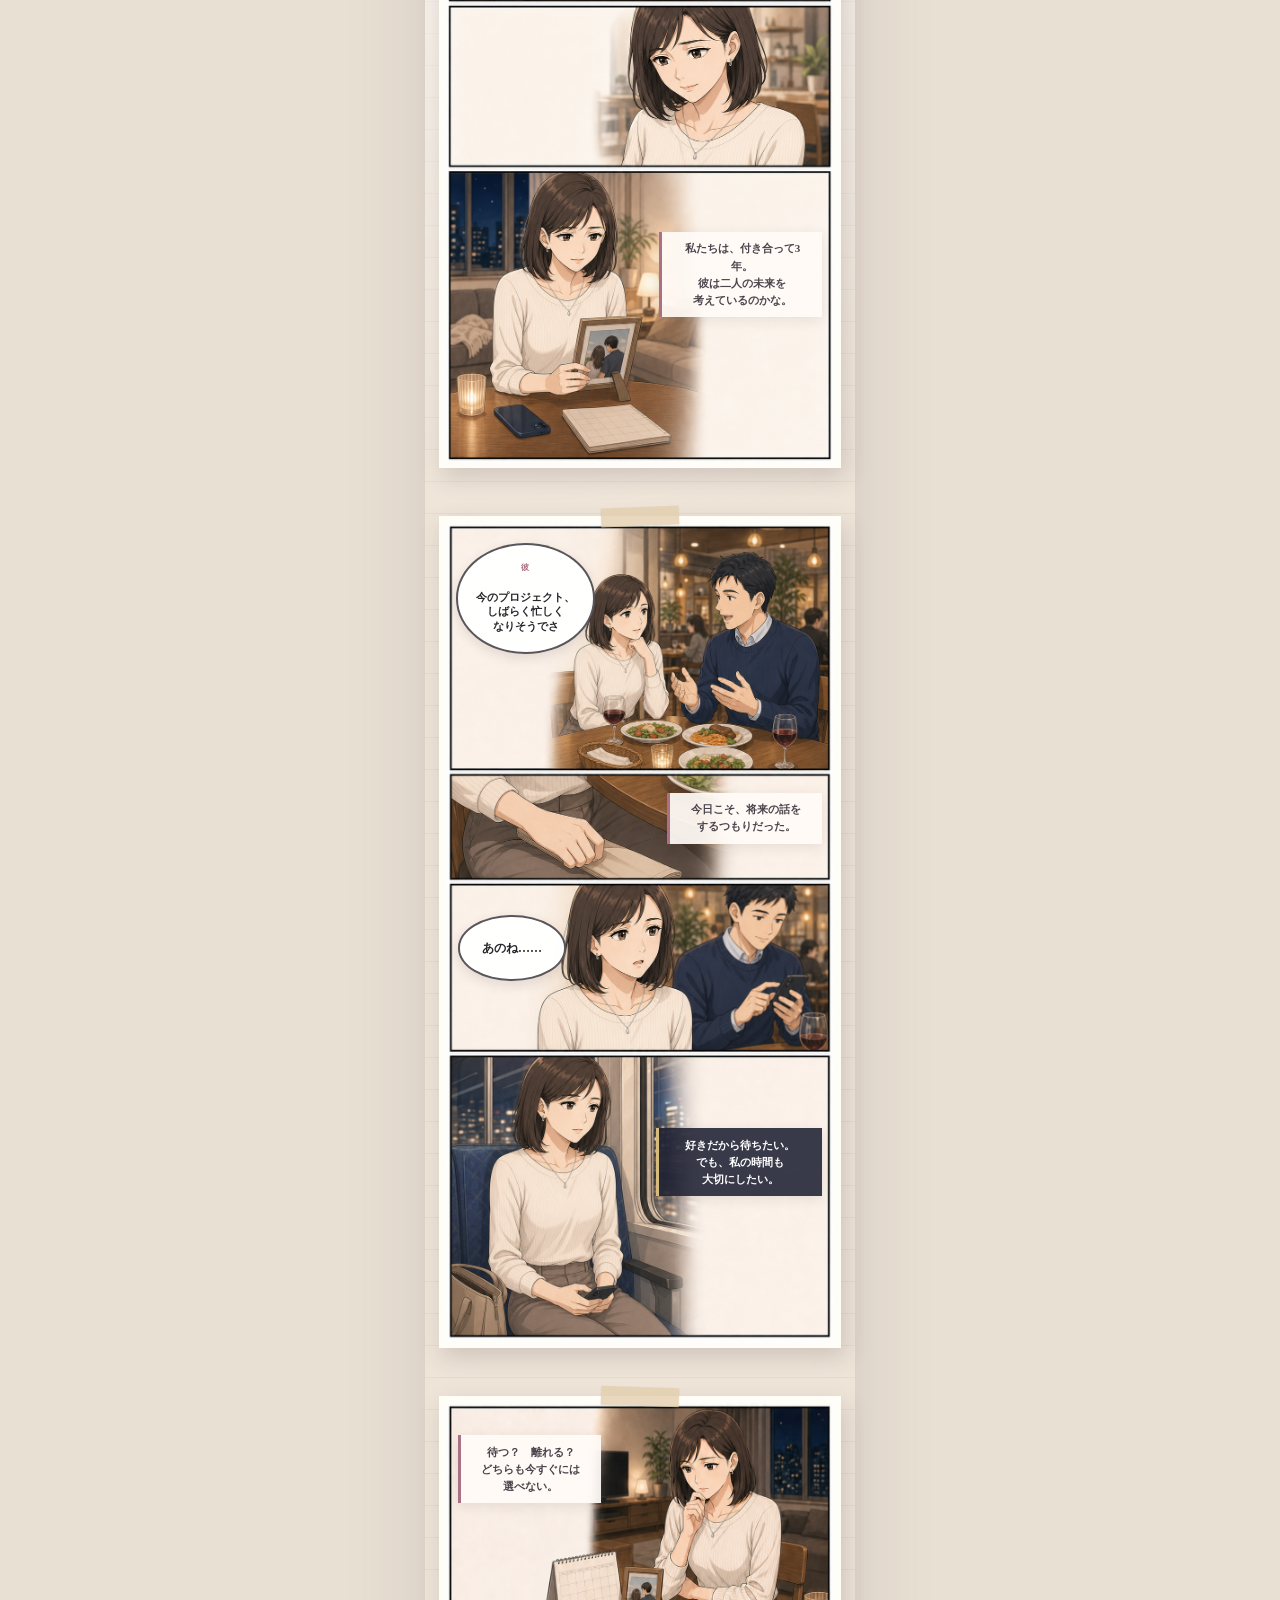
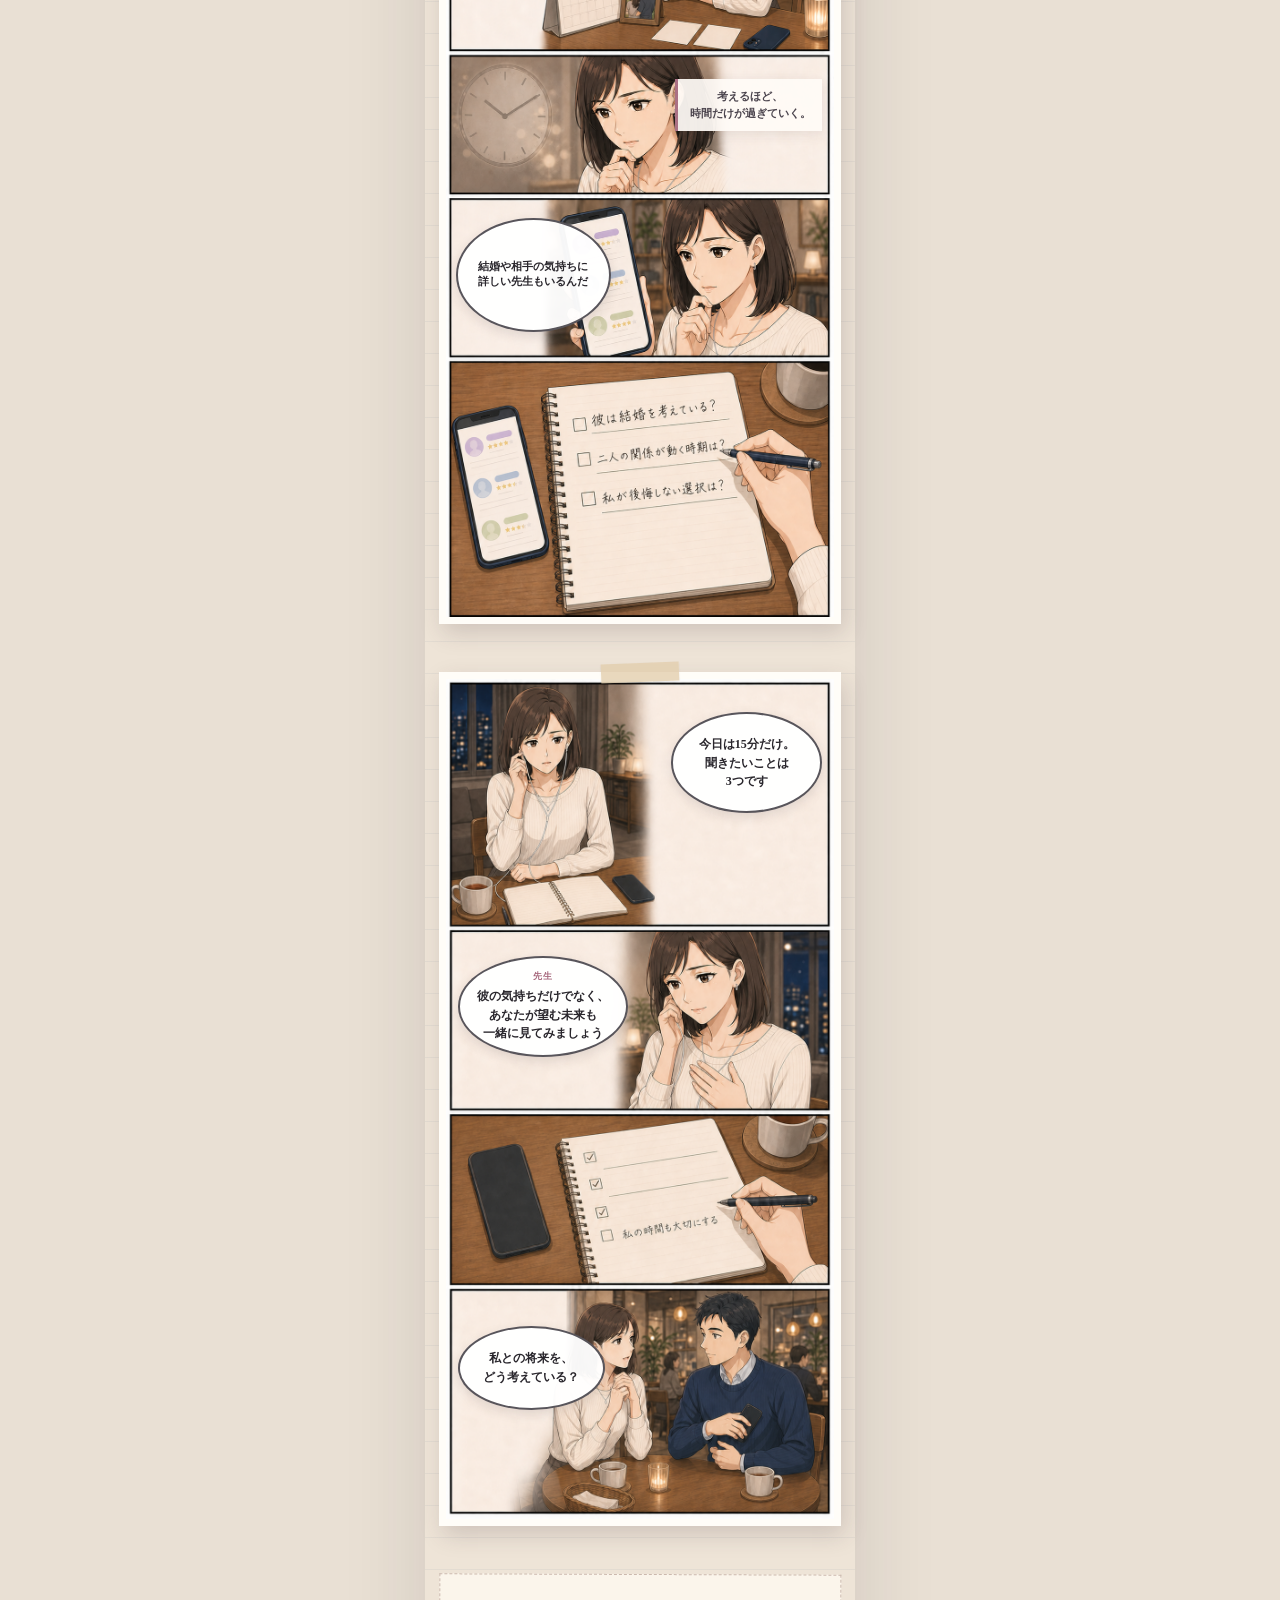
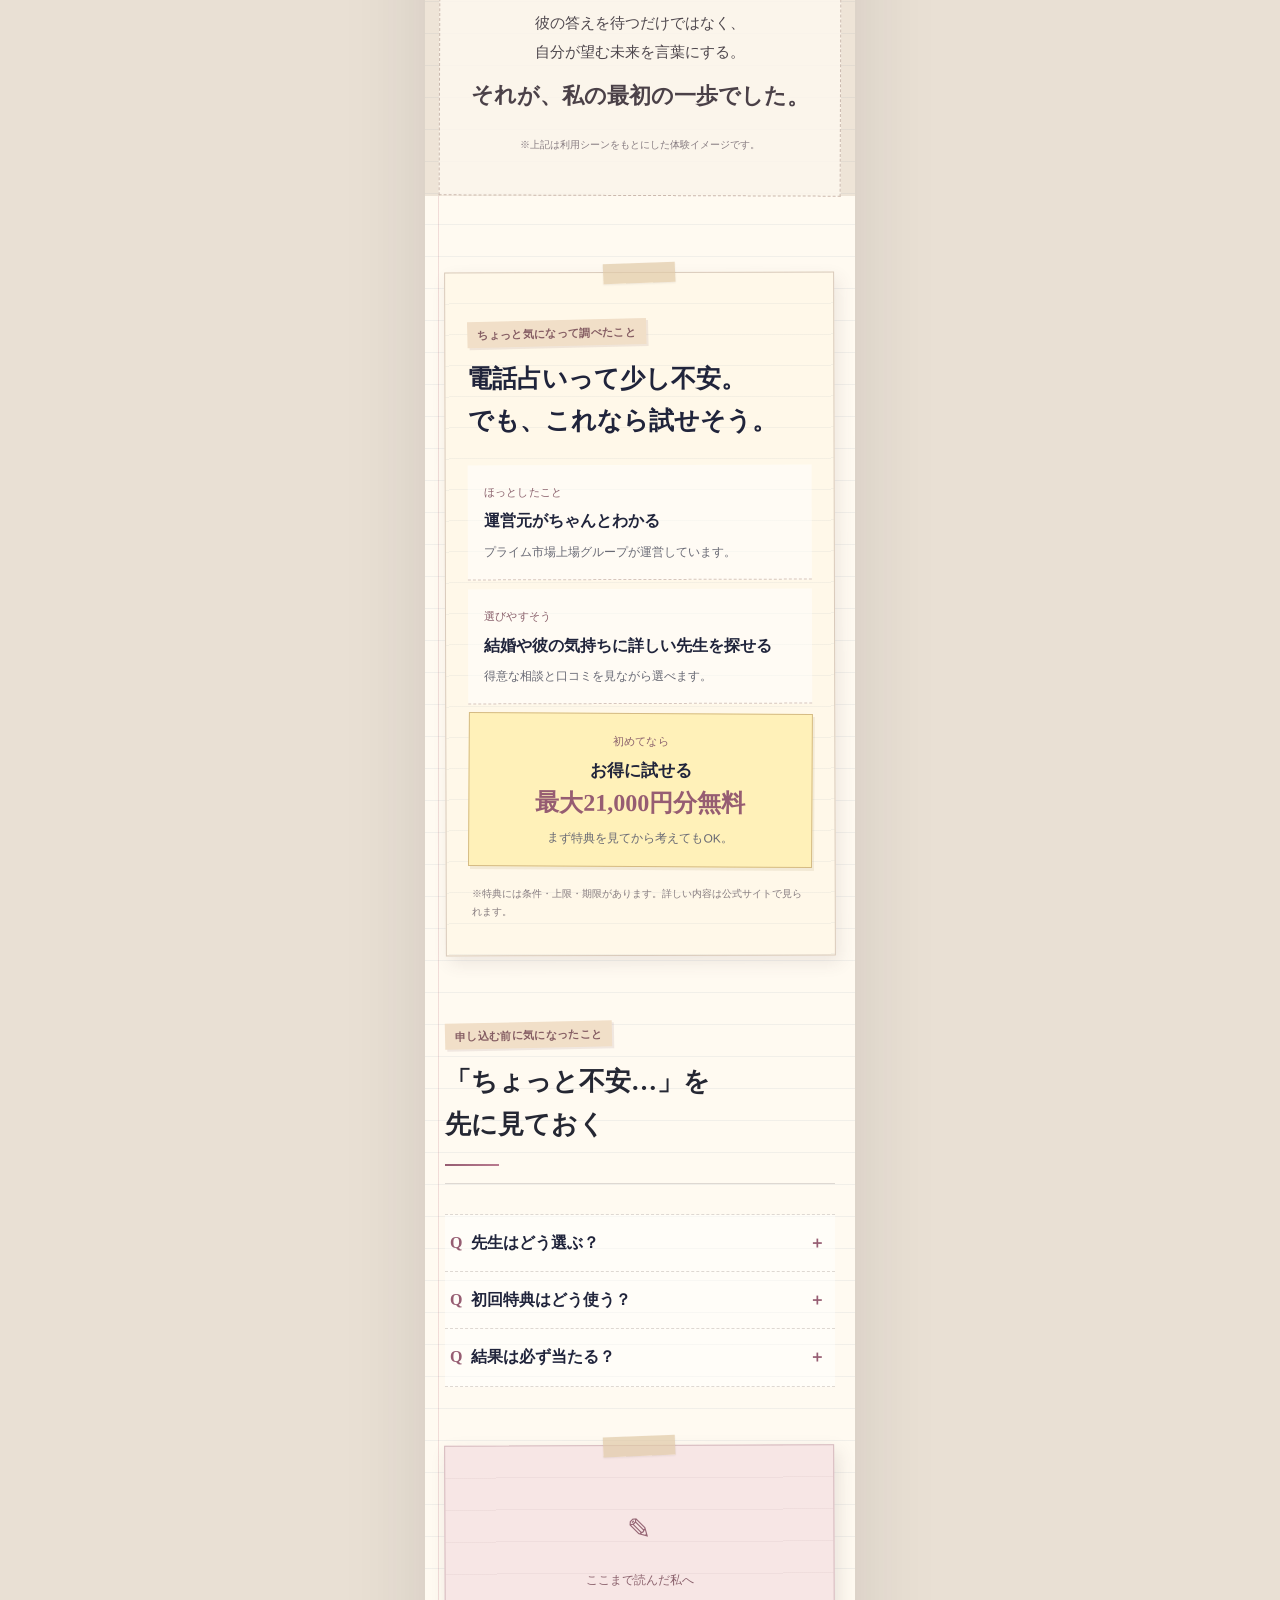
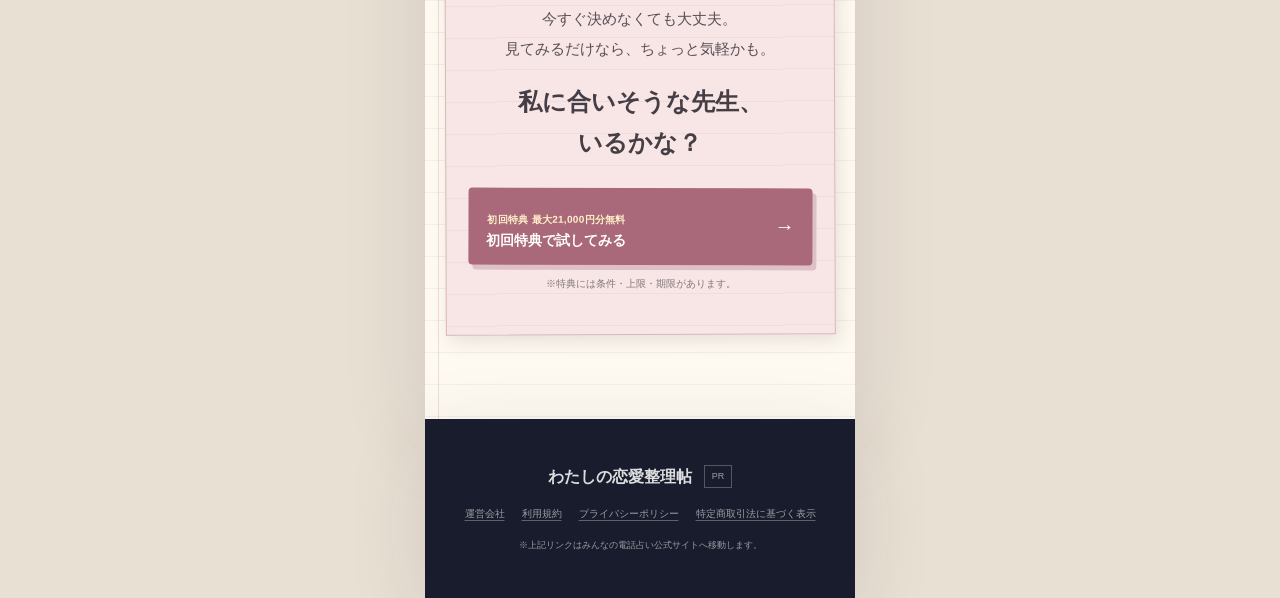
==== commit 3b0a1aaa: "Redesign fortune LPs as diary-style education flow" ====
--- a/pattern2/index.html
+++ b/pattern2/index.html
@@ -8,9 +8,9 @@
   <meta name="robots" content="noindex,nofollow">
   <meta name="theme-color" content="#f8f3eb">
   <title>この人を待っていていい？｜彼との結婚を考える3つの質問</title>
-  <link rel="stylesheet" href="styles.css?v=20260827-b2">
+  <link rel="stylesheet" href="styles.css?v=20260827-diary-b1">
 </head>
-<body>
+<body class="diary-lp diary-lp--short">
   <div class="draft-bar" role="note">制作中・審査前ドラフト　公開前に広告主・ASPの確認が必要です</div>
 
   <main id="top">
@@ -26,13 +26,13 @@
 
       <div class="article-body">
         <section id="quick-answer" class="answer-section" aria-labelledby="answer-title">
-          <p class="section-label">こんなあなたへ</p>
+          <p class="section-label">ある日の夜、0:17</p>
           <h2 id="answer-title">彼を待ちたい。<br>でも、私の時間も大切。</h2>
           <div class="answer-lead"><strong class="answer-lead__question"><span>「いつかは結婚しよう」その言葉を、</span><span>いつまで信じればいい？</span></strong><p><span>好きだから、別れたいわけではない。</span><span>でも、将来の話を避けたまま</span><span>時間だけが過ぎていくのは怖い。</span><span>同じ悩みを抱えた女性のお話です。</span></p></div>
         </section>
 
         <section class="manga-section" aria-labelledby="manga-title">
-          <div class="manga-heading"><span>COMIC STORY</span><h2 id="manga-title">この人を信じて、<br>あと何年待てばいい？</h2><p>結婚や相手の気持ちを相談する場面を想定したイメージストーリーです。</p></div>
+          <div class="manga-heading"><span>あの夜のこと</span><h2 id="manga-title">この人を信じて、<br>あと何年待てばいい？</h2><p>結婚や相手の気持ちを相談する場面を想定したイメージストーリーです。</p></div>
           <div class="comic-pages">
             <figure class="comic-page comic-page--marriage" id="comic-page-01">
               <div class="comic-page__art"><img src="assets/manga-marriage-v1-page-01.png" width="864" height="1821" loading="lazy" alt="友人の婚約を心から祝福しながら、自分と交際3年の彼との将来を考える34歳女性を描いた4コマ漫画"><p class="comic-balloon marriage-p1a"><b>友人</b>来年、結婚することに<br>なったの</p><p class="comic-balloon marriage-p1b">本当におめでとう！</p><p class="comic-narration marriage-p1c">心からうれしい。<br>なのに、少しだけ<br>胸がざわついた。</p><p class="comic-narration marriage-p1d">私たちは、付き合って3年。<br>彼は二人の未来を<br>考えているのかな。</p></div>
@@ -55,9 +55,9 @@
 
         <section class="quick-proof-section" aria-labelledby="quick-proof-title">
           <p class="section-label">ちょっと気になって調べたこと</p>
-          <h2 id="quick-proof-title">電話占いって少し不安。<br>でも、これなら試しやすそう。</h2>
+          <h2 id="quick-proof-title">電話占いって少し不安。<br>でも、これなら試せそう。</h2>
           <div class="quick-proof-grid"><article><span>ほっとしたこと</span><strong>運営元がちゃんとわかる</strong><p>プライム市場上場グループが運営しています。</p></article><article><span>選びやすそう</span><strong>結婚や彼の気持ちに詳しい先生を探せる</strong><p>得意な相談と口コミを見ながら選べます。</p></article><article class="quick-proof-grid__benefit"><span>初めてなら</span><strong>お得に試せる<br><em>最大21,000円分無料</em></strong><p>まず特典を見てから考えてもOK。</p></article></div>
-          <a class="cta-button js-cta" data-cta-location="first-after-manga" href="https://sp.minden.jp/lp_20/?ref=afi-afb-001" rel="sponsored nofollow noopener"><span>気になる先生を<br>ちょっとのぞいてみる</span><b aria-hidden="true">→</b></a><small>※特典には条件・上限・期限があります。詳しい内容は公式サイトで見られます。</small>
+          <p class="source-note">※特典には条件・上限・期限があります。詳しい内容は公式サイトで見られます。</p>
         </section>
 
         <section class="section faq-section faq-section--short">
@@ -65,7 +65,7 @@
           <div class="faq-list"><details><summary>先生はどう選ぶ？</summary><div><p>結婚や彼の気持ちなどの得意分野と口コミを見て、「話しやすそう」と思える先生から探せます。</p></div></details><details><summary>初回特典はどう使う？</summary><div><p>特典ごとに使える条件や期限が違うので、先に公式サイトを見ておくと安心です。</p></div></details><details><summary>結果は必ず当たる？</summary><div><p>必ず当たるものではありません。未来を決めてもらうのではなく、気持ちを整理するきっかけとして考えています。</p></div></details></div>
         </section>
 
-        <section class="final-cta" aria-labelledby="final-cta-title"><span class="final-cta__mark" aria-hidden="true">◐</span><p>今すぐ決めなくても大丈夫。<br>見てみるだけなら、ちょっと気軽かも。</p><h2 id="final-cta-title">私に合いそうな先生、<br>いるかな？</h2><a class="cta-button js-cta" data-cta-location="article-bottom" href="https://sp.minden.jp/lp_20/?ref=afi-afb-001" rel="sponsored nofollow noopener"><span><small class="cta-button__eyebrow">初回特典 最大21,000円分無料</small>初回特典で試してみる</span><b aria-hidden="true">→</b></a><small>※特典には条件・上限・期限があります。</small></section>
+        <section class="final-cta" aria-labelledby="final-cta-title"><span class="final-cta__mark" aria-hidden="true">✎</span><p class="final-cta__label">ここまで読んだ私へ</p><p>今すぐ決めなくても大丈夫。<br>見てみるだけなら、ちょっと気軽かも。</p><h2 id="final-cta-title">私に合いそうな先生、<br>いるかな？</h2><a class="cta-button js-cta" data-cta-location="article-bottom" href="https://sp.minden.jp/lp_20/?ref=afi-afb-001" rel="sponsored nofollow noopener"><span><small class="cta-button__eyebrow">初回特典 最大21,000円分無料</small>初回特典で試してみる</span><b aria-hidden="true">→</b></a><small>※特典には条件・上限・期限があります。</small></section>
       </div>
     </article>
   </main>
--- a/pattern2/styles.css
+++ b/pattern2/styles.css
@@ -303,3 +303,50 @@
   html { scroll-behavior: auto; }
   *, *::before, *::after { scroll-behavior: auto !important; transition: none !important; }
 }
+
+/* 2026-08-27: SNS潜在層向けのブログ・日記帳UI */
+.diary-lp { --hand: "Klee", "YuKyokasho", "Hiragino Maru Gothic ProN", cursive; background: #e9e0d4; }
+.diary-lp .article { background: #fffaf1; }
+.diary-lp .article p, .diary-lp .article li, .diary-lp .article small, .diary-lp .article h2, .diary-lp .article h3 { word-break: normal; }
+.diary-lp .hero { margin: 0 7px; border: 7px solid #fffdf8; box-shadow: 0 8px 24px rgba(69,52,60,.16); }
+.diary-lp .hero__pr { right: 7px; bottom: 7px; border: 0; border-radius: 2px; background: rgba(54,43,55,.58); font-family: var(--sans); }
+.diary-lp .article-body { padding-top: 42px; background-color: #fffaf1; background-image: linear-gradient(90deg, transparent 13px, rgba(190,113,126,.22) 13px, rgba(190,113,126,.22) 14px, transparent 14px), repeating-linear-gradient(180deg, transparent 0, transparent 31px, rgba(111,133,156,.095) 31px, rgba(111,133,156,.095) 32px); }
+.diary-lp .section-label { display: inline-block; margin-bottom: 12px; padding: 3px 10px 2px; color: #855d63; background: #f1dfc8; box-shadow: 2px 2px 0 rgba(128,91,98,.12); font-family: var(--hand); font-size: 11px; font-weight: 700; letter-spacing: .03em; transform: rotate(-1.2deg); }
+.diary-lp .answer-section { margin-bottom: 54px; }
+.diary-lp .answer-section > h2 { font-family: var(--hand); font-size: 27px; line-height: 1.7; }
+.diary-lp .answer-lead { position: relative; border: 1px solid #dfd2c8; border-left: 1px solid #dfd2c8; background: rgba(255,255,255,.83); box-shadow: 3px 5px 14px rgba(80,63,70,.09); transform: rotate(-.25deg); }
+.diary-lp .answer-lead::before, .diary-lp .quick-proof-section::before, .diary-lp .final-cta::before { content: ""; position: absolute; z-index: 3; top: -10px; left: 50%; width: 72px; height: 20px; background: rgba(225,203,168,.7); box-shadow: 0 1px 2px rgba(70,55,50,.08); transform: translateX(-50%) rotate(-2deg); }
+.diary-lp .answer-lead strong { font-family: var(--hand); }
+.diary-lp .manga-section { margin-bottom: 76px; color: #5c555b; background: #eee4d7; background-image: radial-gradient(circle at 18% 5%, rgba(255,255,255,.75), transparent 25%), repeating-linear-gradient(180deg, transparent 0, transparent 31px, rgba(97,120,145,.08) 31px, rgba(97,120,145,.08) 32px); }
+.diary-lp .manga-heading > span { display: inline-block; padding: 2px 12px; color: #855d63; background: #f3dfe0; font-family: var(--hand); font-size: 12px; letter-spacing: .04em; transform: rotate(-1deg); }
+.diary-lp .manga-heading h2 { color: #3f3a42; font-family: var(--hand); font-size: 27px; }
+.diary-lp .manga-heading > p { color: #80777c; font-size: 10px; }
+.diary-lp .comic-pages { gap: 48px; padding-inline: 14px; }
+.diary-lp .comic-page { position: relative; }
+.diary-lp .comic-page::before { content: ""; position: absolute; z-index: 7; top: -9px; left: 50%; width: 78px; height: 19px; background: rgba(227,207,174,.78); box-shadow: 0 1px 2px rgba(70,55,50,.08); transform: translateX(-50%) rotate(1.8deg); }
+.diary-lp .comic-page:nth-child(even)::before { transform: translateX(-50%) rotate(-2.2deg); }
+.diary-lp .comic-page__art { border-width: 7px; border-color: #fffdf8; box-shadow: 4px 9px 22px rgba(69,52,60,.18); }
+.diary-lp .manga-ending { margin: 48px 14px 0; padding: 34px 20px 42px; border: 1px dashed #cbb9ae; color: #4e474d; background: rgba(255,250,241,.78); transform: rotate(.2deg); }
+.diary-lp .manga-ending > p, .diary-lp .manga-ending > strong { font-family: var(--hand); }
+.diary-lp .manga-ending > strong { color: #4b4148; }
+.diary-lp .manga-ending small { color: #867b80; }
+.diary-lp .quick-proof-section { position: relative; margin: 0 0 62px; padding: 43px 22px 34px; border: 1px solid #d9cabb; background: #fff8e9; background-image: repeating-linear-gradient(180deg, transparent 0, transparent 30px, rgba(118,135,151,.08) 30px, rgba(118,135,151,.08) 31px); box-shadow: 4px 7px 17px rgba(74,58,64,.1); transform: rotate(-.15deg); }
+.diary-lp .quick-proof-section > h2 { font-family: var(--hand); font-size: 25px; }
+.diary-lp .quick-proof-grid article { border: 0; border-bottom: 1px dashed #d7c6bd; background: rgba(255,255,255,.5); }
+.diary-lp .quick-proof-grid article > span { color: #8b626d; font-family: var(--hand); font-size: 11px; letter-spacing: .02em; }
+.diary-lp .quick-proof-grid strong { font-family: var(--hand); }
+.diary-lp .quick-proof-grid__benefit { border: 1px solid #d5bb84 !important; background: #fff1b9 !important; box-shadow: 2px 3px 0 rgba(139,106,50,.1); transform: rotate(.5deg); }
+.diary-lp .source-note { margin: 18px 3px 0; color: #857b7f; font-size: 10px; line-height: 1.8; }
+.diary-lp .faq-section > h2 { font-family: var(--hand); }
+.diary-lp .faq-list { border-top-style: dashed; }
+.diary-lp .faq-list details { border-bottom-style: dashed; background: rgba(255,255,255,.45); }
+.diary-lp .faq-list summary { font-family: var(--hand); }
+.diary-lp .final-cta { position: relative; margin: 12px 0 24px; padding: 55px 22px 42px; border: 1px solid #d5b9bd; color: #574e54; background: #f7e6e5; background-image: repeating-linear-gradient(180deg, transparent 0, transparent 31px, rgba(137,104,113,.07) 31px, rgba(137,104,113,.07) 32px); box-shadow: 4px 7px 18px rgba(73,53,62,.13); transform: rotate(-.2deg); }
+.diary-lp .final-cta__mark { border: 0; color: #966675; background: transparent; font-family: var(--hand); font-size: 29px; }
+.diary-lp .final-cta > .final-cta__label { margin-bottom: 13px; color: #8b626d; font-family: var(--hand); font-size: 12px; }
+.diary-lp .final-cta > p:not(.final-cta__label) { font-family: var(--hand); font-size: 15px; }
+.diary-lp .final-cta h2 { color: #463e45; font-family: var(--hand); }
+.diary-lp .final-cta .cta-button { border: 0; border-radius: 4px; background: #aa687b; box-shadow: 4px 5px 0 #ddc1c7; transform: rotate(.35deg); }
+.diary-lp .final-cta .cta-button:hover { transform: rotate(.35deg) translateY(-2px); }
+.diary-lp .final-cta small { color: #82757a; }
+.diary-lp .final-cta .cta-button__eyebrow { color: #fff0c9; }
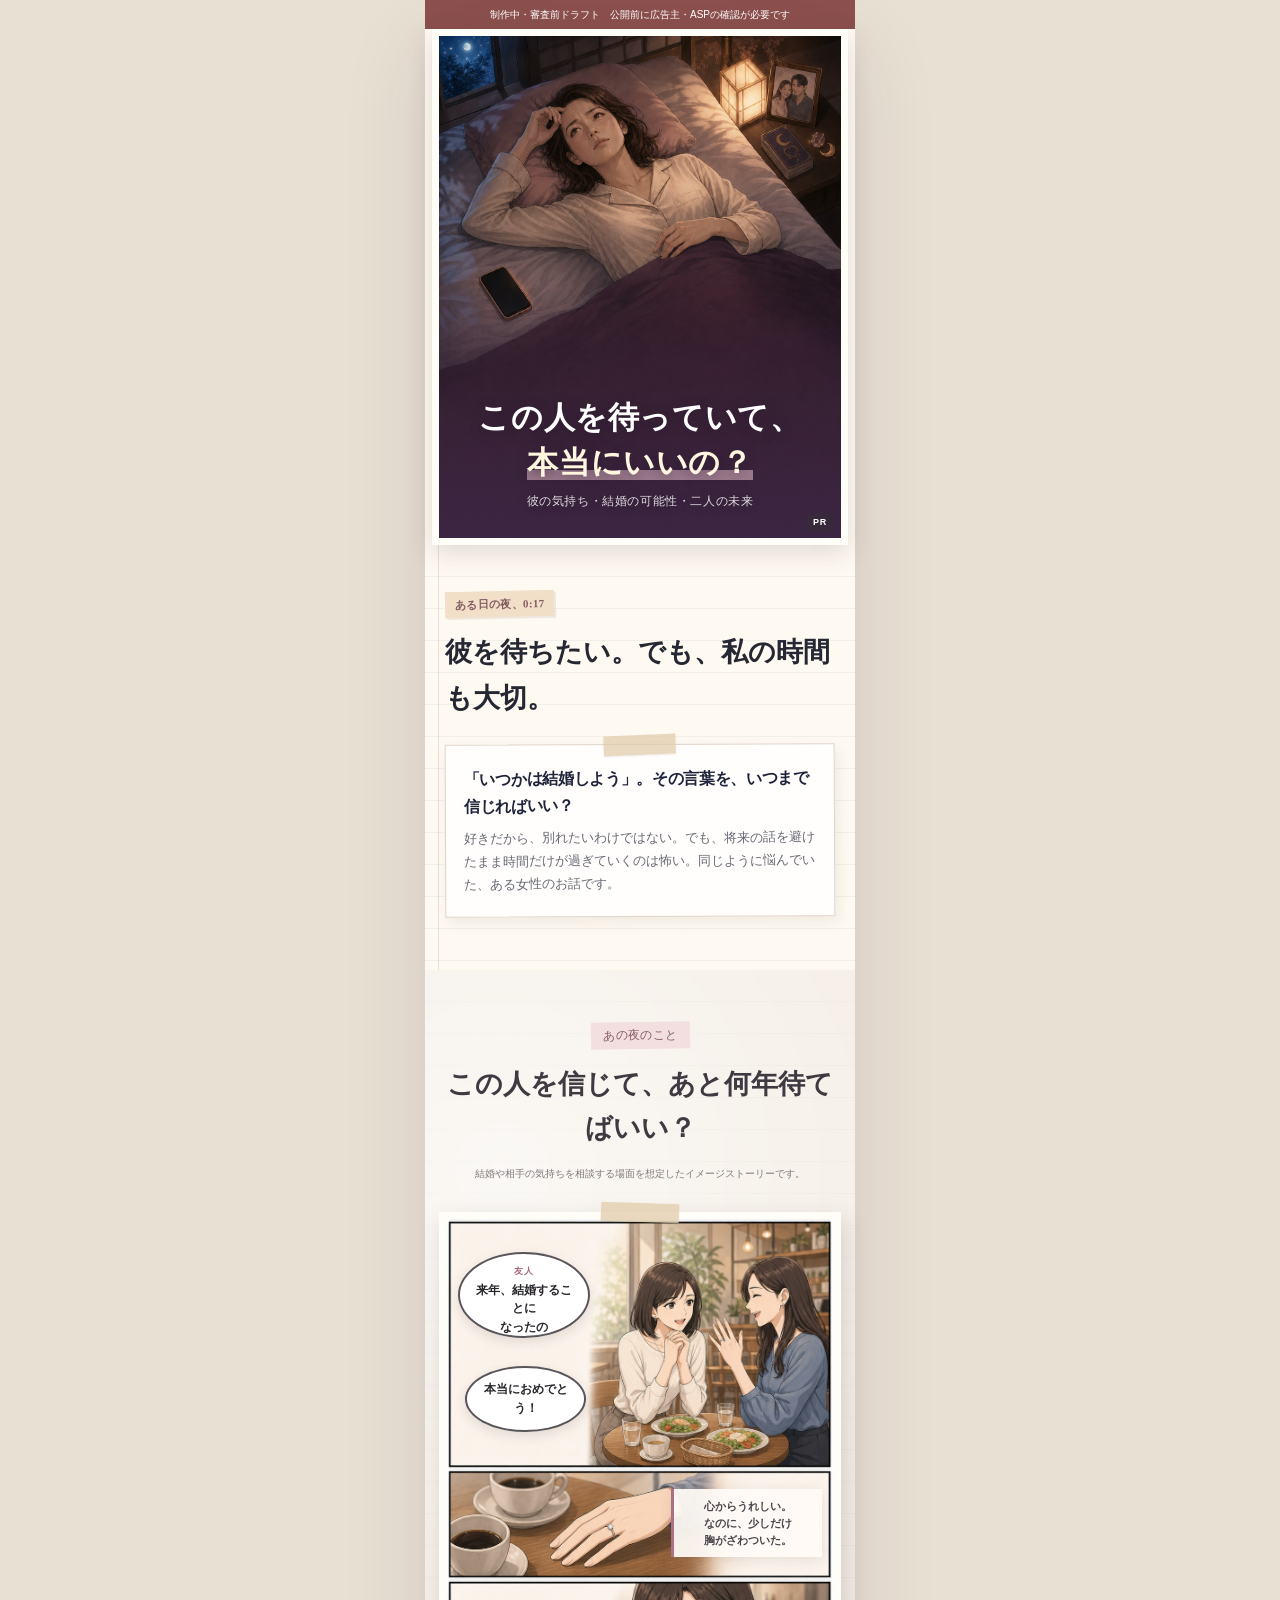
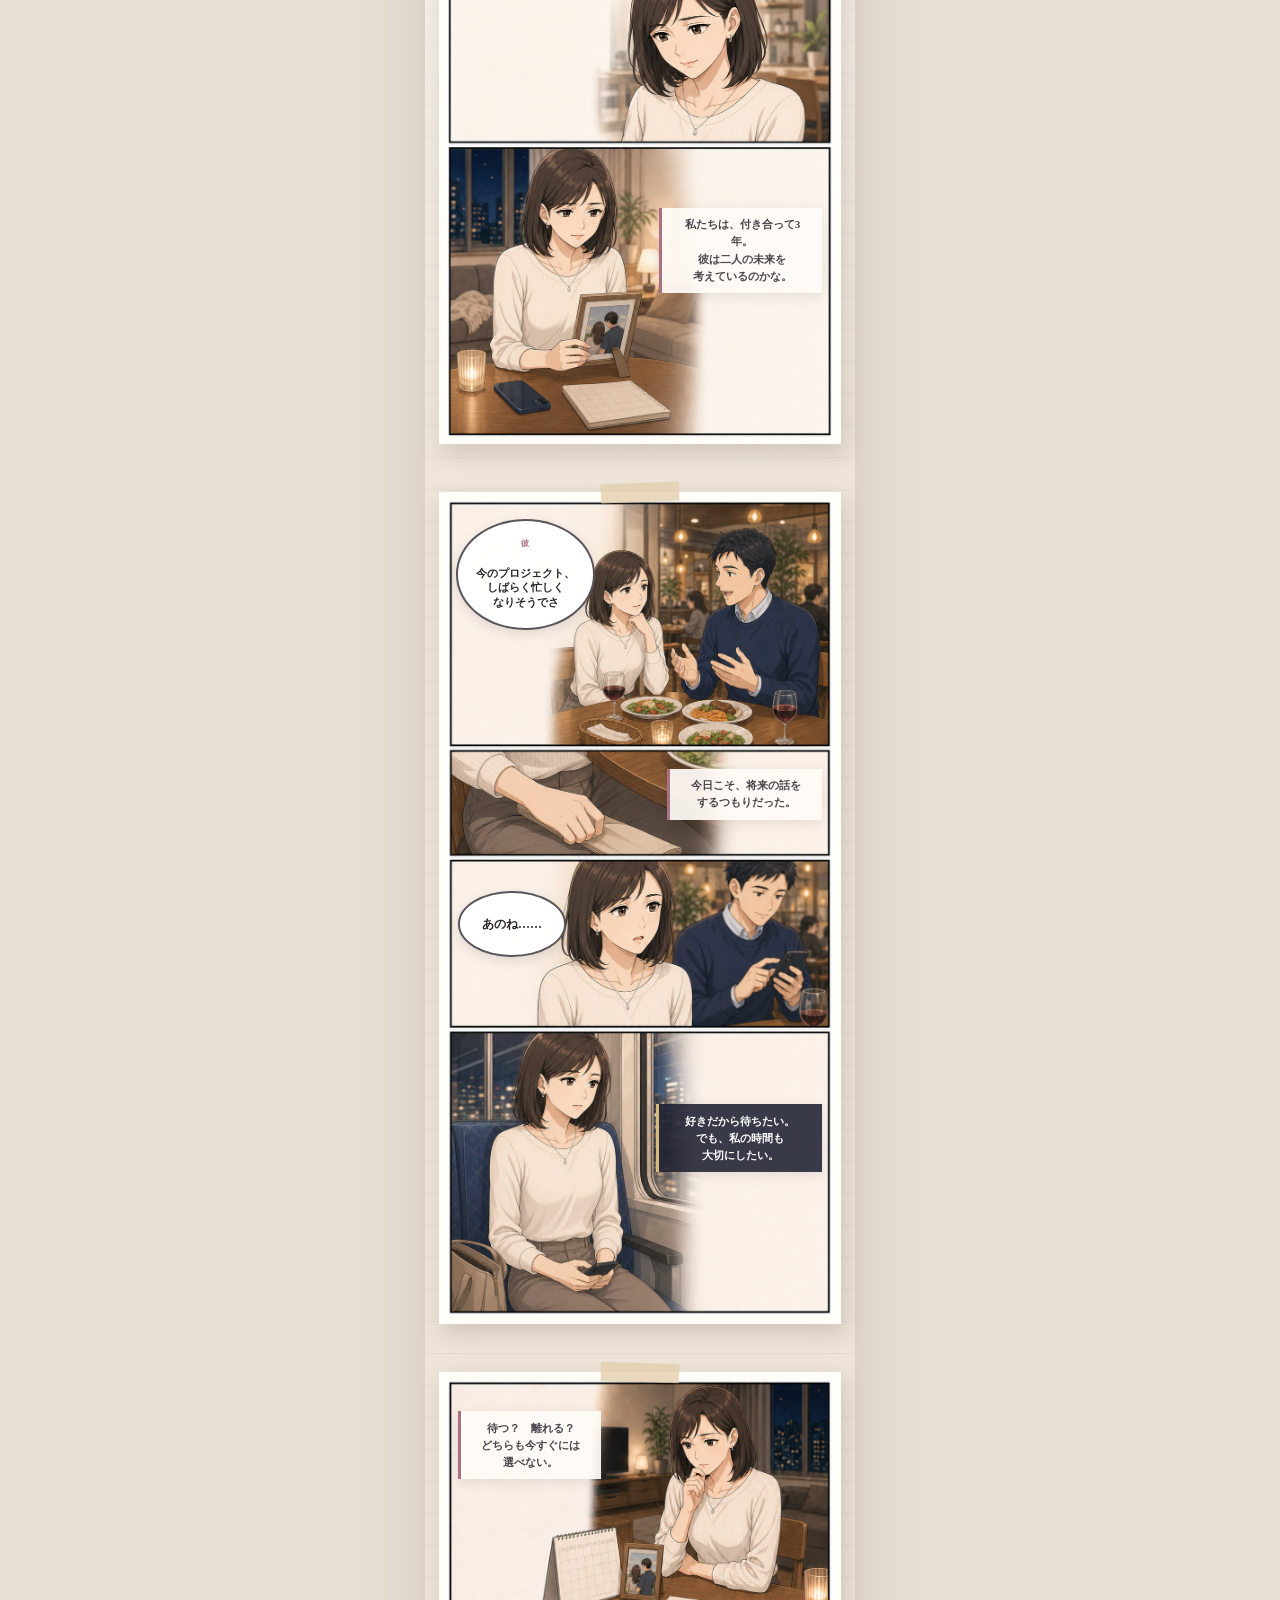
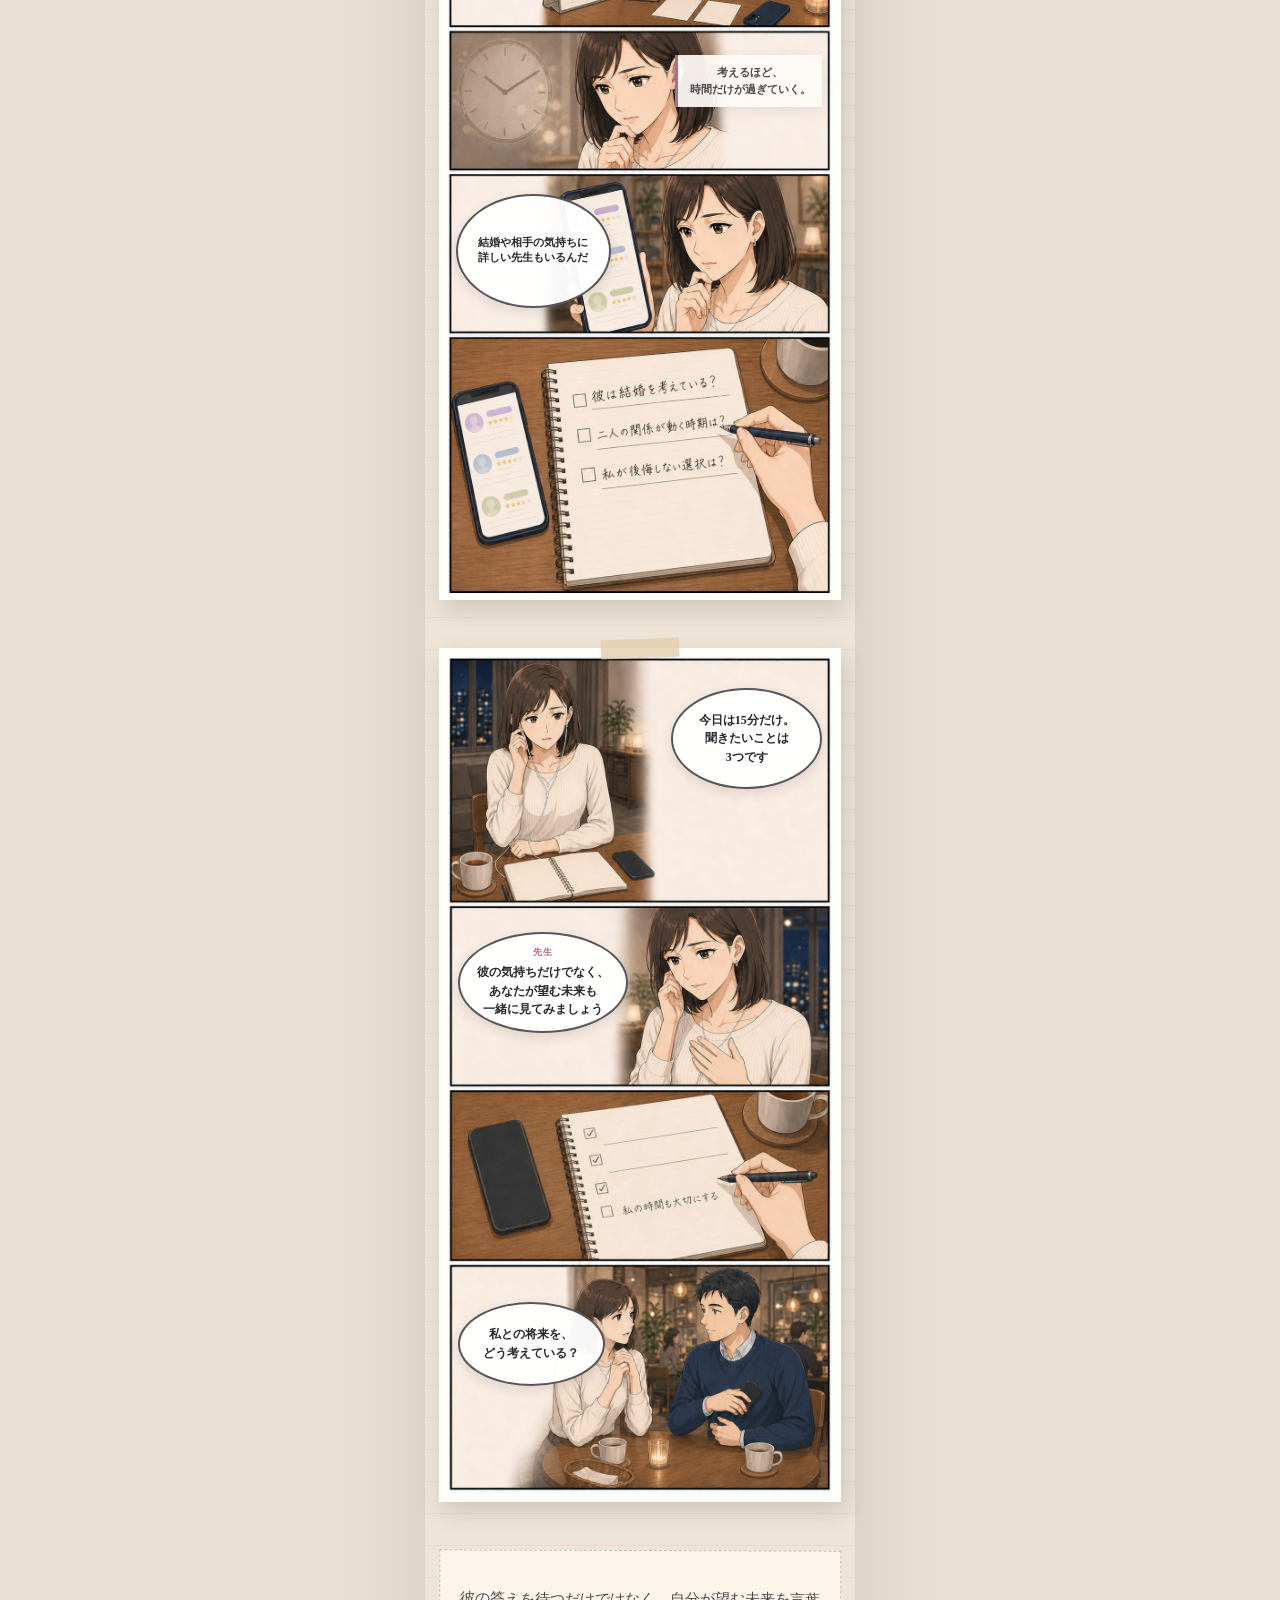
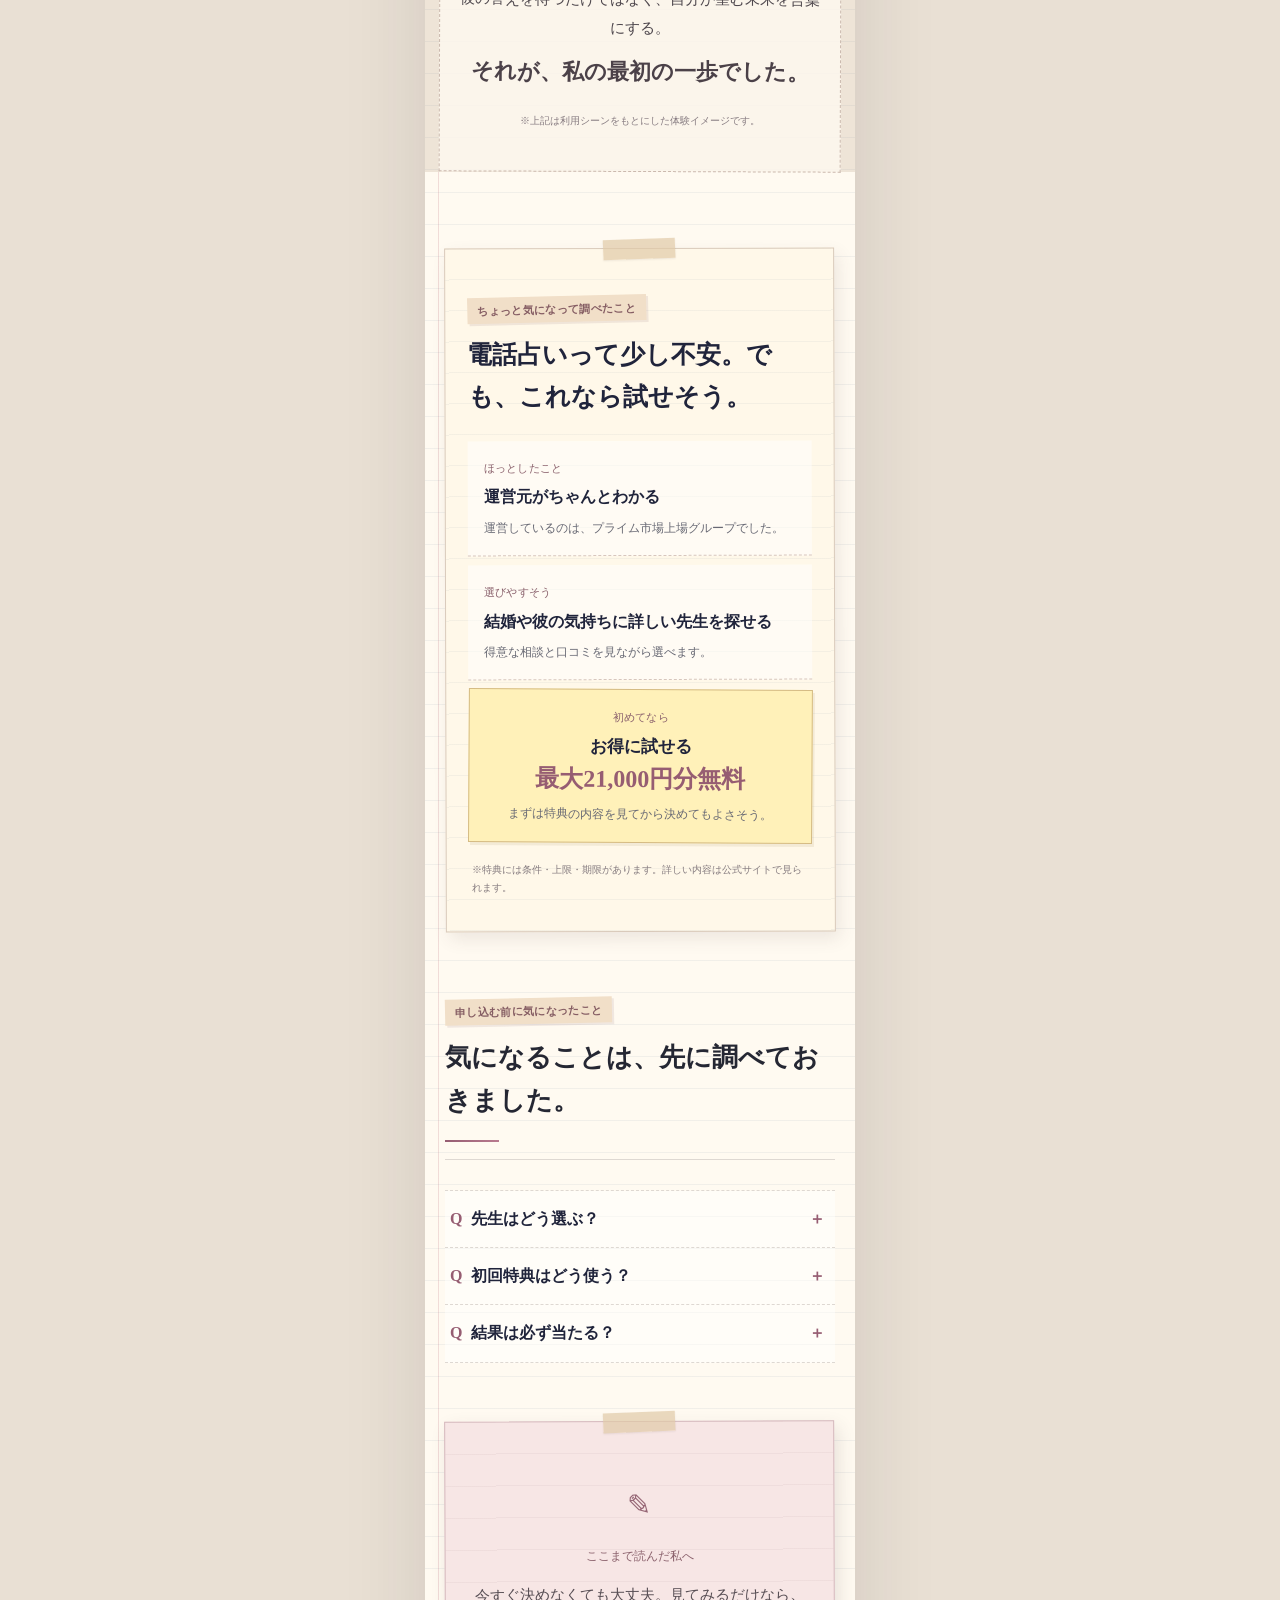
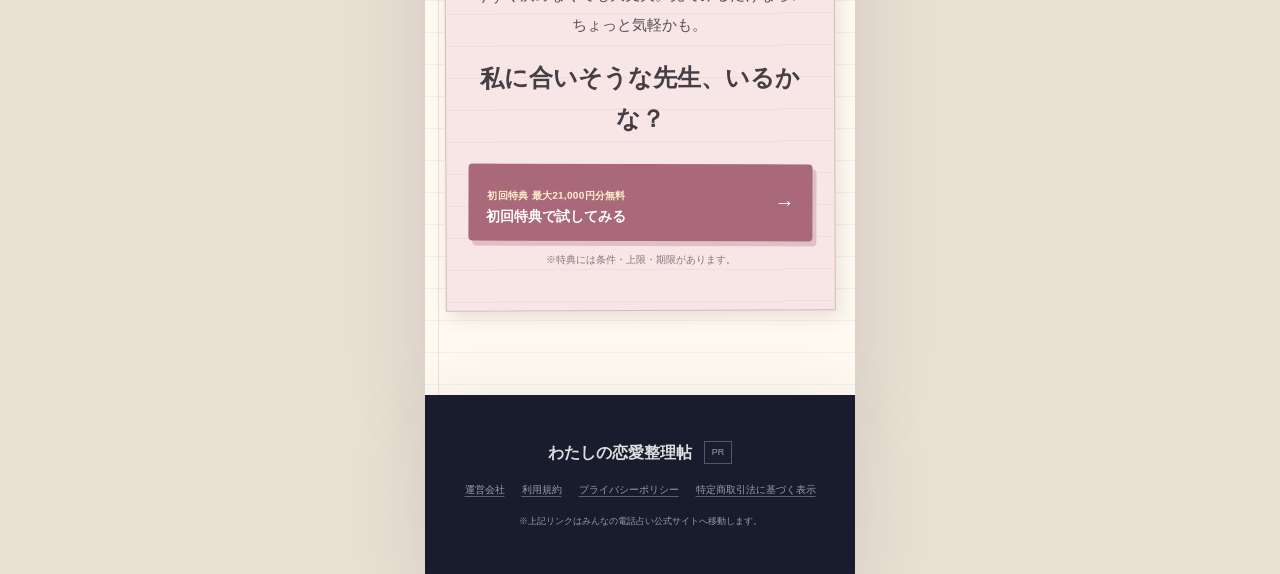
==== commit b0e8d890: "Polish fortune LP copy and natural wrapping" ====
--- a/pattern2/index.html
+++ b/pattern2/index.html
@@ -8,7 +8,7 @@
   <meta name="robots" content="noindex,nofollow">
   <meta name="theme-color" content="#f8f3eb">
   <title>この人を待っていていい？｜彼との結婚を考える3つの質問</title>
-  <link rel="stylesheet" href="styles.css?v=20260827-diary-b1">
+  <link rel="stylesheet" href="styles.css?v=20260827-natural-b1">
 </head>
 <body class="diary-lp diary-lp--short">
   <div class="draft-bar" role="note">制作中・審査前ドラフト　公開前に広告主・ASPの確認が必要です</div>
@@ -17,7 +17,7 @@
     <article class="article">
       <header class="hero">
         <div class="hero__copy">
-          <h1>この人を待っていて、<br><em>本当にいいの？</em></h1>
+          <h1>この人を待っていて、<em>本当にいいの？</em></h1>
           <p class="hero__lead">彼の気持ち・結婚の可能性・二人の未来</p>
         </div>
         <figure class="hero__visual"><img src="assets/hero-v9-mobile-bed-phone-tossed-illustration.png" width="1122" height="1402" fetchpriority="high" alt="夜のベッドで仰向けになり、横にスマートフォンを放置したまま彼との将来を考え込む30代女性と、枕元の二人の写真・タロットカードを描いたイラスト"></figure>
@@ -27,12 +27,12 @@
       <div class="article-body">
         <section id="quick-answer" class="answer-section" aria-labelledby="answer-title">
           <p class="section-label">ある日の夜、0:17</p>
-          <h2 id="answer-title">彼を待ちたい。<br>でも、私の時間も大切。</h2>
-          <div class="answer-lead"><strong class="answer-lead__question"><span>「いつかは結婚しよう」その言葉を、</span><span>いつまで信じればいい？</span></strong><p><span>好きだから、別れたいわけではない。</span><span>でも、将来の話を避けたまま</span><span>時間だけが過ぎていくのは怖い。</span><span>同じ悩みを抱えた女性のお話です。</span></p></div>
+          <h2 id="answer-title">彼を待ちたい。でも、私の時間も大切。</h2>
+          <div class="answer-lead"><strong class="answer-lead__question">「いつかは結婚しよう」。その言葉を、いつまで信じればいい？</strong><p>好きだから、別れたいわけではない。でも、将来の話を避けたまま時間だけが過ぎていくのは怖い。同じように悩んでいた、ある女性のお話です。</p></div>
         </section>
 
         <section class="manga-section" aria-labelledby="manga-title">
-          <div class="manga-heading"><span>あの夜のこと</span><h2 id="manga-title">この人を信じて、<br>あと何年待てばいい？</h2><p>結婚や相手の気持ちを相談する場面を想定したイメージストーリーです。</p></div>
+          <div class="manga-heading"><span>あの夜のこと</span><h2 id="manga-title">この人を信じて、あと何年待てばいい？</h2><p>結婚や相手の気持ちを相談する場面を想定したイメージストーリーです。</p></div>
           <div class="comic-pages">
             <figure class="comic-page comic-page--marriage" id="comic-page-01">
               <div class="comic-page__art"><img src="assets/manga-marriage-v1-page-01.png" width="864" height="1821" loading="lazy" alt="友人の婚約を心から祝福しながら、自分と交際3年の彼との将来を考える34歳女性を描いた4コマ漫画"><p class="comic-balloon marriage-p1a"><b>友人</b>来年、結婚することに<br>なったの</p><p class="comic-balloon marriage-p1b">本当におめでとう！</p><p class="comic-narration marriage-p1c">心からうれしい。<br>なのに、少しだけ<br>胸がざわついた。</p><p class="comic-narration marriage-p1d">私たちは、付き合って3年。<br>彼は二人の未来を<br>考えているのかな。</p></div>
@@ -50,22 +50,22 @@
               <div class="comic-page__art"><img src="assets/manga-marriage-v1-page-04.png" width="852" height="1846" loading="lazy" alt="15分と決めて電話占いを利用し、自分の時間も大切にするとノートへ手書きしてから彼に将来を尋ねる34歳女性を描いた4コマ漫画"><p class="comic-balloon marriage-p4a">今日は15分だけ。<br>聞きたいことは<br>3つです</p><p class="comic-balloon marriage-p4b"><b>先生</b>彼の気持ちだけでなく、<br>あなたが望む未来も<br>一緒に見てみましょう</p><p class="comic-balloon marriage-p4c">私との将来を、<br>どう考えている？</p></div>
             </figure>
           </div>
-          <div class="manga-ending"><p>彼の答えを待つだけではなく、<br>自分が望む未来を言葉にする。</p><strong>それが、私の最初の一歩でした。</strong><small>※上記は利用シーンをもとにした体験イメージです。</small></div>
+          <div class="manga-ending"><p>彼の答えを待つだけではなく、自分が望む未来を言葉にする。</p><strong>それが、私の最初の一歩でした。</strong><small>※上記は利用シーンをもとにした体験イメージです。</small></div>
         </section>
 
         <section class="quick-proof-section" aria-labelledby="quick-proof-title">
           <p class="section-label">ちょっと気になって調べたこと</p>
-          <h2 id="quick-proof-title">電話占いって少し不安。<br>でも、これなら試せそう。</h2>
-          <div class="quick-proof-grid"><article><span>ほっとしたこと</span><strong>運営元がちゃんとわかる</strong><p>プライム市場上場グループが運営しています。</p></article><article><span>選びやすそう</span><strong>結婚や彼の気持ちに詳しい先生を探せる</strong><p>得意な相談と口コミを見ながら選べます。</p></article><article class="quick-proof-grid__benefit"><span>初めてなら</span><strong>お得に試せる<br><em>最大21,000円分無料</em></strong><p>まず特典を見てから考えてもOK。</p></article></div>
+          <h2 id="quick-proof-title">電話占いって少し不安。でも、これなら試せそう。</h2>
+          <div class="quick-proof-grid"><article><span>ほっとしたこと</span><strong>運営元がちゃんとわかる</strong><p>運営しているのは、プライム市場上場グループでした。</p></article><article><span>選びやすそう</span><strong>結婚や彼の気持ちに詳しい先生を探せる</strong><p>得意な相談と口コミを見ながら選べます。</p></article><article class="quick-proof-grid__benefit"><span>初めてなら</span><strong>お得に試せる<em>最大21,000円分無料</em></strong><p>まずは特典の内容を見てから決めてもよさそう。</p></article></div>
           <p class="source-note">※特典には条件・上限・期限があります。詳しい内容は公式サイトで見られます。</p>
         </section>
 
         <section class="section faq-section faq-section--short">
-          <p class="section-label">申し込む前に気になったこと</p><h2>「ちょっと不安…」を<br>先に見ておく</h2>
+          <p class="section-label">申し込む前に気になったこと</p><h2>気になることは、先に調べておきました。</h2>
           <div class="faq-list"><details><summary>先生はどう選ぶ？</summary><div><p>結婚や彼の気持ちなどの得意分野と口コミを見て、「話しやすそう」と思える先生から探せます。</p></div></details><details><summary>初回特典はどう使う？</summary><div><p>特典ごとに使える条件や期限が違うので、先に公式サイトを見ておくと安心です。</p></div></details><details><summary>結果は必ず当たる？</summary><div><p>必ず当たるものではありません。未来を決めてもらうのではなく、気持ちを整理するきっかけとして考えています。</p></div></details></div>
         </section>
 
-        <section class="final-cta" aria-labelledby="final-cta-title"><span class="final-cta__mark" aria-hidden="true">✎</span><p class="final-cta__label">ここまで読んだ私へ</p><p>今すぐ決めなくても大丈夫。<br>見てみるだけなら、ちょっと気軽かも。</p><h2 id="final-cta-title">私に合いそうな先生、<br>いるかな？</h2><a class="cta-button js-cta" data-cta-location="article-bottom" href="https://sp.minden.jp/lp_20/?ref=afi-afb-001" rel="sponsored nofollow noopener"><span><small class="cta-button__eyebrow">初回特典 最大21,000円分無料</small>初回特典で試してみる</span><b aria-hidden="true">→</b></a><small>※特典には条件・上限・期限があります。</small></section>
+        <section class="final-cta" aria-labelledby="final-cta-title"><span class="final-cta__mark" aria-hidden="true">✎</span><p class="final-cta__label">ここまで読んだ私へ</p><p>今すぐ決めなくても大丈夫。見てみるだけなら、ちょっと気軽かも。</p><h2 id="final-cta-title">私に合いそうな先生、いるかな？</h2><a class="cta-button js-cta" data-cta-location="article-bottom" href="https://sp.minden.jp/lp_20/?ref=afi-afb-001" rel="sponsored nofollow noopener"><span><small class="cta-button__eyebrow">初回特典 最大21,000円分無料</small>初回特典で試してみる</span><b aria-hidden="true">→</b></a><small>※特典には条件・上限・期限があります。</small></section>
       </div>
     </article>
   </main>
--- a/pattern2/styles.css
+++ b/pattern2/styles.css
@@ -221,7 +221,7 @@
 .quick-proof-grid p { margin: 7px 0 0; color: var(--muted); font-size: 12px; line-height: 1.7; }
 .quick-proof-grid__benefit { border-color: #c4a86c !important; background: #fffaf0 !important; text-align: center; }
 .quick-proof-grid__benefit strong { font-size: 17px; }
-.quick-proof-grid__benefit em { color: var(--pink-dark); font-size: 24px; font-style: normal; line-height: 1.5; }
+.quick-proof-grid__benefit em { display: block; color: var(--pink-dark); font-size: 24px; font-style: normal; line-height: 1.5; }
 .quick-proof-section > small { display: block; margin-top: 10px; color: #77707a; font-size: 10px; line-height: 1.7; }
 .faq-section--short { margin-bottom: 58px; }
 
@@ -307,7 +307,7 @@
 /* 2026-08-27: SNS潜在層向けのブログ・日記帳UI */
 .diary-lp { --hand: "Klee", "YuKyokasho", "Hiragino Maru Gothic ProN", cursive; background: #e9e0d4; }
 .diary-lp .article { background: #fffaf1; }
-.diary-lp .article p, .diary-lp .article li, .diary-lp .article small, .diary-lp .article h2, .diary-lp .article h3 { word-break: normal; }
+.diary-lp .article p, .diary-lp .article li, .diary-lp .article small, .diary-lp .article h1, .diary-lp .article h2, .diary-lp .article h3 { max-width: 100%; overflow-wrap: anywhere; word-break: break-all; }
 .diary-lp .hero { margin: 0 7px; border: 7px solid #fffdf8; box-shadow: 0 8px 24px rgba(69,52,60,.16); }
 .diary-lp .hero__pr { right: 7px; bottom: 7px; border: 0; border-radius: 2px; background: rgba(54,43,55,.58); font-family: var(--sans); }
 .diary-lp .article-body { padding-top: 42px; background-color: #fffaf1; background-image: linear-gradient(90deg, transparent 13px, rgba(190,113,126,.22) 13px, rgba(190,113,126,.22) 14px, transparent 14px), repeating-linear-gradient(180deg, transparent 0, transparent 31px, rgba(111,133,156,.095) 31px, rgba(111,133,156,.095) 32px); }
@@ -317,6 +317,7 @@
 .diary-lp .answer-lead { position: relative; border: 1px solid #dfd2c8; border-left: 1px solid #dfd2c8; background: rgba(255,255,255,.83); box-shadow: 3px 5px 14px rgba(80,63,70,.09); transform: rotate(-.25deg); }
 .diary-lp .answer-lead::before, .diary-lp .quick-proof-section::before, .diary-lp .final-cta::before { content: ""; position: absolute; z-index: 3; top: -10px; left: 50%; width: 72px; height: 20px; background: rgba(225,203,168,.7); box-shadow: 0 1px 2px rgba(70,55,50,.08); transform: translateX(-50%) rotate(-2deg); }
 .diary-lp .answer-lead strong { font-family: var(--hand); }
+.diary-lp .answer-lead .answer-lead__question { white-space: normal; }
 .diary-lp .manga-section { margin-bottom: 76px; color: #5c555b; background: #eee4d7; background-image: radial-gradient(circle at 18% 5%, rgba(255,255,255,.75), transparent 25%), repeating-linear-gradient(180deg, transparent 0, transparent 31px, rgba(97,120,145,.08) 31px, rgba(97,120,145,.08) 32px); }
 .diary-lp .manga-heading > span { display: inline-block; padding: 2px 12px; color: #855d63; background: #f3dfe0; font-family: var(--hand); font-size: 12px; letter-spacing: .04em; transform: rotate(-1deg); }
 .diary-lp .manga-heading h2 { color: #3f3a42; font-family: var(--hand); font-size: 27px; }
